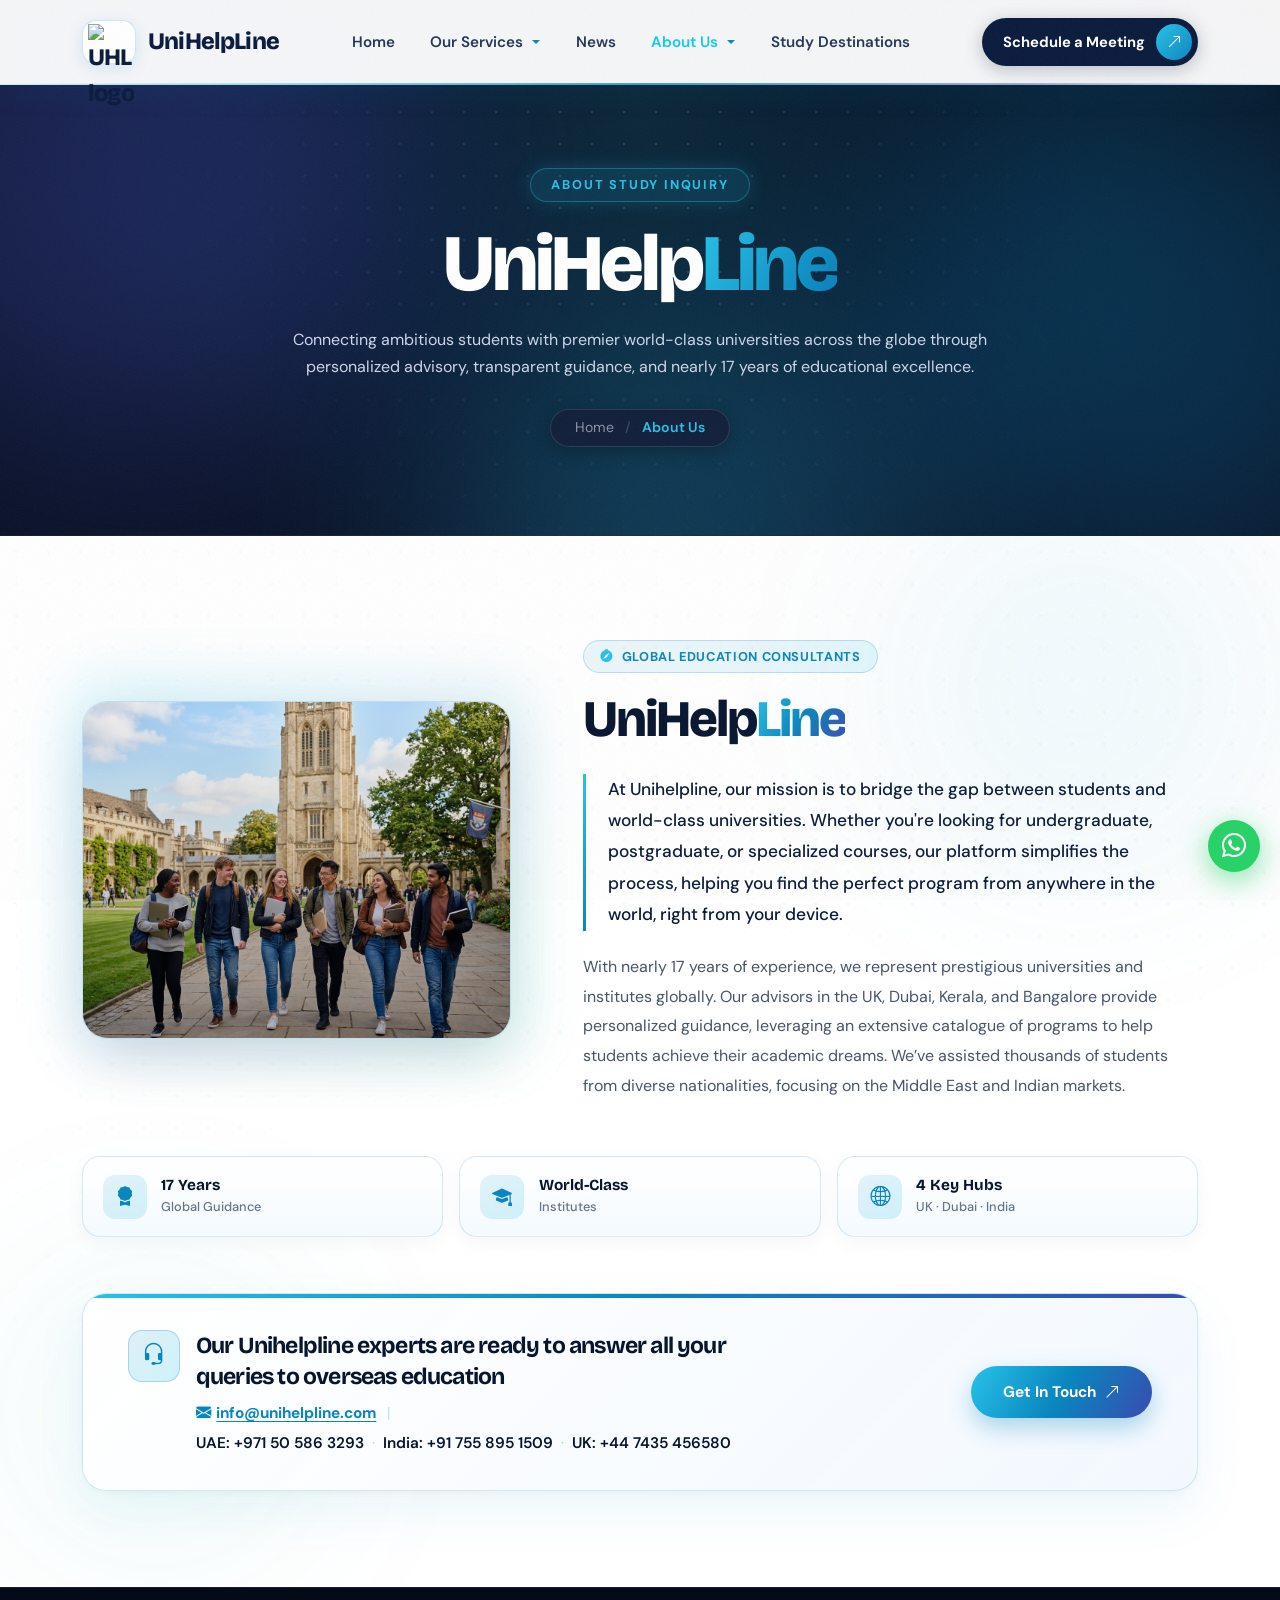
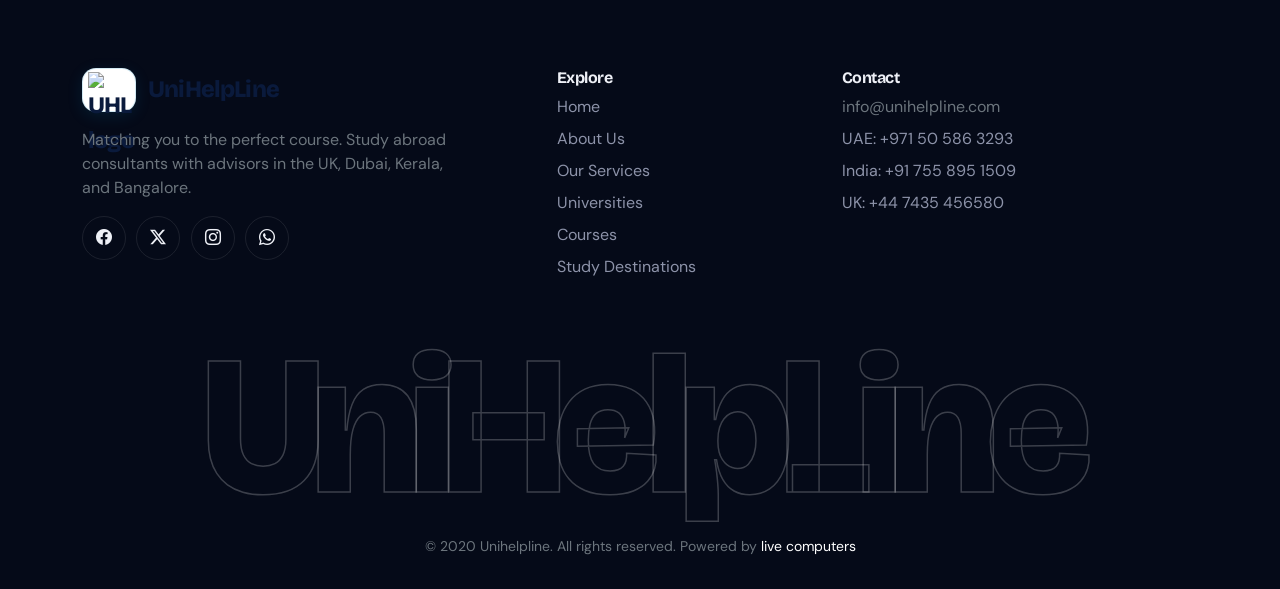
==== about.html @ d39e9eb0 "update" ====
<!DOCTYPE html>
<html lang="en" class="js" data-bs-theme="dark">

<head>
    <meta charset="UTF-8">
    <meta name="viewport" content="width=device-width, initial-scale=1">
    <title>UNIHELPLINE Study Abroad Consultants | About Us</title>
    <meta name="description"
        content="At Unihelpline, our mission is to bridge the gap between students and world-class universities. With nearly 17 years of experience, we represent prestigious universities globally.">
    <link rel="icon"
        href="[data-uri]">
    <link rel="preconnect" href="https://fonts.googleapis.com">
    <link
        href="https://fonts.googleapis.com/css2?family=Bricolage+Grotesque:opsz,wght@12..96,400;12..96,600;12..96,700;12..96,800&family=DM+Sans:wght@400;500;600;700&display=swap"
        rel="stylesheet">
    <link href="https://cdn.jsdelivr.net/npm/bootstrap@5.3.3/dist/css/bootstrap.min.css" rel="stylesheet">
    <link href="https://cdn.jsdelivr.net/npm/bootstrap-icons@1.11.3/font/bootstrap-icons.min.css" rel="stylesheet">
    <link rel="stylesheet" href="style.css">
</head>

<body class="about-page">
    <div id="prog"></div>

    <!-- Navigation Bar -->
    <nav class="npill navbar navbar-expand-lg">
        <div class="container d-flex align-items-center justify-content-between">
            <a class="brand" href="index.html#home"><span class="lg"><img
                        src="[data-uri]"
                        alt="UHL logo"></span>UniHelpLine</a>
            <button class="navbar-toggler ms-auto" data-bs-toggle="collapse" data-bs-target="#nv" aria-label="Menu"><i
                    class="bi bi-list fs-2"></i></button>
            <div class="collapse navbar-collapse" id="nv">
                <ul class="navbar-nav mx-auto align-items-lg-center">
                    <li class="nav-item"><a class="nav-link" href="index.html#home">Home</a></li>
                    <li class="nav-item dropdown"><a class="nav-link dropdown-toggle" href="#"
                            data-bs-toggle="dropdown">Our Services</a>
                        <ul class="dropdown-menu">
                            <li><a class="dropdown-item" href="index.html#services">Career Counselling</a></li>
                            <li><a class="dropdown-item" href="index.html#services">Admission Guidance</a></li>
                            <li><a class="dropdown-item" href="index.html#services">Application Process</a></li>
                            <li><a class="dropdown-item" href="index.html#services">Visa Assistance</a></li>
                        </ul>
                    </li>
                    <li class="nav-item"><a class="nav-link" href="index.html#news">News</a></li>
                    <li class="nav-item dropdown"><a class="nav-link dropdown-toggle active text-info" href="#"
                            data-bs-toggle="dropdown">About Us</a>
                        <ul class="dropdown-menu">
                            <li><a class="dropdown-item active" href="about.html">UniHelpLine</a></li>
                        </ul>
                    </li>
                    <li class="nav-item"><a class="nav-link" href="index.html#destinations">Study Destinations</a></li>
                </ul>
                <div class="d-flex align-items-center gap-2 nav-actions">
                    <a class="btn-x" href="index.html#contact" style="padding:.35rem .35rem .35rem 1.3rem">Schedule a Meeting<i
                            style="width:36px;height:36px" class="bi bi-arrow-up-right"></i></a>
                </div>
            </div>
        </div>
    </nav>

    <!-- Hero / Banner Section: Styled like Image 2 with theme colors, glow pill, massive title, added subtitle content, and pill breadcrumb -->
    <header class="banner-hero" id="banner-hero">
        <div class="mesh"><i></i><i></i><i></i></div>
        <div class="dots"></div>
        <div class="container position-relative text-center">
            <!-- Pill Tag at top (Matching Image 2 banner badge) -->
            <div class="banner-badge-wrap rv" data-rv="up">
                <span class="banner-top-pill">ABOUT STUDY INQUIRY</span>
            </div>

            <!-- Big Bold Title (Matching Image 2 title style with site theme gradient) -->
            <h1 class="banner-hero-title rv" data-rv="up">
                UniHelp<span class="gt">Line</span>
            </h1>

            <!-- Added content in the banner section matching user request -->
            <p class="banner-hero-desc rv" data-rv="up">
                Connecting ambitious students with premier world-class universities across the globe through personalized advisory, transparent guidance, and nearly 17 years of educational excellence.
            </p>

            <!-- Breadcrumb Pill (Matching Image 2 breadcrumb style) -->
            <div class="banner-breadcrumb-wrap rv" data-rv="up">
                <div class="banner-breadcrumb-pill">
                    <a href="index.html">Home</a>
                    <span class="sep">/</span>
                    <span class="cur">About Us</span>
                </div>
            </div>
        </div>
    </header>

    <!-- Main Content Section: Seamless Open Premium Canvas with Website Theme Shades (No Box Container) -->
    <section class="about-content-section" id="about-content">
        <!-- Ambient Background Glows & Subtle Tech Dot Pattern -->
        <div class="about-bg-ambient">
            <span class="ambient-glow glow-1"></span>
            <span class="ambient-glow glow-2"></span>
            <div class="about-grid-overlay"></div>
        </div>

        <div class="container position-relative">
            <!-- Main Editorial Row: Content First on Mobile, Image Second -->
            <div class="row g-5 align-items-center about-main-row">
                <!-- Content Column: order-1 on mobile, order-lg-2 on desktop -->
                <div class="col-lg-7 order-1 order-lg-2 rv" data-rv="right">
                    <div class="about-editorial-wrap">
                        <!-- Top Pill Badge -->
                        <div class="about-eyebrow">
                            <span class="about-pill">
                                <i class="bi bi-compass-fill"></i>
                                <span>Global Education Consultants</span>
                            </span>
                        </div>

                        <!-- Heading -->
                        <h2 class="about-title">
                            UniHelp<span class="text-gradient">Line</span>
                        </h2>

                        <!-- Lead Paragraph 1 from 1st Image -->
                        <div class="about-lead-box">
                            <p class="about-lead-text">
                                At Unihelpline, our mission is to bridge the gap between students and world-class universities. Whether you're looking for undergraduate, postgraduate, or specialized courses, our platform simplifies the process, helping you find the perfect program from anywhere in the world, right from your device.
                            </p>
                        </div>

                        <!-- Paragraph 2 from 1st Image -->
                        <p class="about-body-text mb-0">
                            With nearly 17 years of experience, we represent prestigious universities and institutes globally. Our advisors in the UK, Dubai, Kerala, and Bangalore provide personalized guidance, leveraging an extensive catalogue of programs to help students achieve their academic dreams. We’ve assisted thousands of students from diverse nationalities, focusing on the Middle East and Indian markets.
                        </p>
                    </div>
                </div>

                <!-- Image Column: order-2 on mobile, order-lg-1 on desktop -->
                <div class="col-lg-5 order-2 order-lg-1 rv" data-rv="left">
                    <div class="about-visual-showcase">
                        <!-- Subtle Background Halo -->
                        <div class="visual-halo"></div>

                        <!-- Main Image Container: Clean, Unobstructed Campus Students View -->
                        <div class="about-img-frame">
                            <img src="images/about-students.jpg" alt="Unihelpline International University Students" class="img-fluid about-main-img" loading="lazy">
                            <div class="img-overlay-tint"></div>
                        </div>
                    </div>
                </div>
            </div>

            <!-- Key Pillars Band: Placed below Image (Image is above this) -->
            <div class="about-pillars-band rv" data-rv="up">
                <div class="row g-3">
                    <div class="col-md-4">
                        <div class="pillar-item">
                            <div class="pillar-icon"><i class="bi bi-award-fill"></i></div>
                            <div class="pillar-info">
                                <b>17 Years</b>
                                <span>Global Guidance</span>
                            </div>
                        </div>
                    </div>
                    <div class="col-md-4">
                        <div class="pillar-item">
                            <div class="pillar-icon"><i class="bi bi-mortarboard-fill"></i></div>
                            <div class="pillar-info">
                                <b>World-Class</b>
                                <span>Institutes</span>
                            </div>
                        </div>
                    </div>
                    <div class="col-md-4">
                        <div class="pillar-item">
                            <div class="pillar-icon"><i class="bi bi-globe2"></i></div>
                            <div class="pillar-info">
                                <b>4 Key Hubs</b>
                                <span>UK · Dubai · India</span>
                            </div>
                        </div>
                    </div>
                </div>
            </div>

            <!-- Elevated CTA Section: Sleek Full-Width Floating Glass Banner -->
            <div class="about-cta-bar rv" data-rv="up">
                <div class="row align-items-center g-4">
                    <div class="col-lg-8">
                        <div class="d-flex align-items-start gap-3">
                            <div class="cta-pulse-icon d-none d-sm-flex">
                                <i class="bi bi-headset"></i>
                            </div>
                            <div>
                                <h3 class="about-cta-title">
                                    Our Unihelpline experts are ready to answer all your queries to overseas education
                                </h3>
                                <div class="cta-contact-links">
                                    <a href="mailto:info@unihelpline.com" class="cta-mail-link">
                                        <i class="bi bi-envelope-fill"></i> info@unihelpline.com
                                    </a>
                                    <span class="cta-divider">|</span>
                                    <span class="cta-phones">
                                        <span class="phone-item">UAE: <a href="tel:+971505863293">+971 50 586 3293</a></span>
                                        <span class="phone-sep">·</span>
                                        <span class="phone-item">India: <a href="tel:+917558951509">+91 755 895 1509</a></span>
                                        <span class="phone-sep">·</span>
                                        <span class="phone-item">UK: <a href="tel:+447435456580">+44 7435 456580</a></span>
                                    </span>
                                </div>
                            </div>
                        </div>
                    </div>
                    <div class="col-lg-4 text-lg-end text-center">
                        <a href="mailto:info@unihelpline.com" class="btn-elevated-cta">
                            <span>Get In Touch</span>
                            <i class="bi bi-arrow-up-right"></i>
                        </a>
                    </div>
                </div>
            </div>
        </div>
    </section>

    <!-- Footer matching website structure -->
    <footer>
        <div class="container">
            <div class="row g-4">
                <div class="col-lg-5">
                    <a class="brand mb-3" href="index.html#home"><span class="lg"><img
                                src="[data-uri]"
                        alt="UHL logo"></span>UniHelpLine</a>
                    <p class="text-secondary" style="max-width:380px">
                        Matching you to the perfect course. Study abroad consultants with advisors in the UK, Dubai, Kerala, and Bangalore.
                    </p>
                    <div class="soc">
                        <a href="https://www.facebook.com/unihelpline.co" target="_blank" rel="noopener" aria-label="Facebook"><i class="bi bi-facebook"></i></a>
                        <a href="https://twitter.com/creaticksedu" target="_blank" rel="noopener" aria-label="Twitter"><i class="bi bi-twitter-x"></i></a>
                        <a href="https://www.instagram.com/creatickedu/" target="_blank" rel="noopener" aria-label="Instagram"><i class="bi bi-instagram"></i></a>
                        <a href="https://wa.me/+917558951509" target="_blank" rel="noopener" aria-label="WhatsApp"><i class="bi bi-whatsapp"></i></a>
                    </div>
                </div>
                <div class="col-6 col-lg-3">
                    <h6>Explore</h6>
                    <ul class="list-unstyled">
                        <li><a href="index.html#home">Home</a></li>
                        <li><a href="about.html">About Us</a></li>
                        <li><a href="index.html#services">Our Services</a></li>
                        <li><a href="index.html#universities">Universities</a></li>
                        <li><a href="index.html#courses">Courses</a></li>
                        <li><a href="index.html#destinations">Study Destinations</a></li>
                    </ul>
                </div>
                <div class="col-6 col-lg-4">
                    <h6>Contact</h6>
                    <ul class="list-unstyled">
                        <li><a href="mailto:info@unihelpline.com" class="text-secondary">info@unihelpline.com</a></li>
                        <li>UAE: +971 50 586 3293</li>
                        <li>India: +91 755 895 1509</li>
                        <li>UK: +44 7435 456580</li>
                    </ul>
                </div>
            </div>
            <div class="word">UniHelpLine</div>
            <p class="small text-secondary text-center mt-4 mb-0">
                &copy; 2020 Unihelpline. All rights reserved. Powered by <a href="https://livecomputers.net/" target="_blank" rel="noopener" class="text-white">live computers</a>
            </p>
        </div>
    </footer>

    <!-- Floating Buttons -->
    <button id="top" aria-label="Back to top"><i class="bi bi-arrow-up"></i></button>
    <a id="wa-btn" href="https://wa.me/+917558951509" target="_blank" rel="noopener" aria-label="Chat on WhatsApp"><i class="bi bi-whatsapp"></i></a>

    <!-- Scripts -->
    <script src="https://cdn.jsdelivr.net/npm/bootstrap@5.3.3/dist/js/bootstrap.bundle.min.js"></script>
    <script src="script.js"></script>
</body>

</html>
---- style.css ----
:root {
    --bg: #050a18;
    --s1: #0b1226;
    --s2: #131c38;
    --line: rgba(255, 255, 255, .09);
    --tx: #eef0f6;
    --mu: #8d93a9;
    --a1: #27C2E8;
    --a2: #0A86BE;
    --a3: #3A4BB0;
    --grad: linear-gradient(120deg, #27C2E8, #0A86BE 50%, #3A4BB0);
    --ease: cubic-bezier(.16, .84, .24, 1)
}

* {
    -webkit-tap-highlight-color: transparent
}

html {
    scroll-behavior: smooth;
    scroll-padding-top: 100px
}

body {
    font-family: 'DM Sans', sans-serif;
    background: var(--bg);
    color: var(--tx);
    overflow-x: hidden;
    --bs-body-bg: var(--bg);
    --bs-body-color: var(--tx)
}

h1,
h2,
h3,
h4,
h5,
h6,
.disp {
    font-family: 'Bricolage Grotesque', sans-serif;
    font-weight: 700;
    letter-spacing: -.035em
}

a {
    text-decoration: none;
    color: inherit
}

::selection {
    background: var(--a2);
    color: #fff
}

:focus-visible {
    outline: 2px solid var(--a1);
    outline-offset: 3px
}

body:before {
    content: "";
    position: fixed;
    inset: 0;
    z-index: 5000;
    pointer-events: none;
    opacity: .05;
    background-image: url("data:image/svg+xml,%3Csvg xmlns='http://www.w3.org/2000/svg' width='160' height='160'%3E%3Cfilter id='n'%3E%3CfeTurbulence type='fractalNoise' baseFrequency='.9' numOctaves='2'/%3E%3C/filter%3E%3Crect width='100%25' height='100%25' filter='url(%23n)'/%3E%3C/svg%3E")
}

section {
    padding: 7rem 0;
    position: relative
}

.gt {
    background: var(--grad);
    -webkit-background-clip: text;
    background-clip: text;
    color: transparent;
    background-size: 200% auto;
    animation: shine 7s linear infinite
}

@keyframes shine {
    to {
        background-position: 200% center
    }
}

.tag {
    display: inline-flex;
    align-items: center;
    gap: .5rem;
    border: 1px solid var(--line);
    background: rgba(255, 255, 255, .04);
    padding: .4rem .9rem;
    border-radius: 50px;
    font-size: .82rem;
    color: var(--mu);
    font-weight: 500
}

.tag:before {
    content: "";
    width: 7px;
    height: 7px;
    border-radius: 50%;
    background: var(--grad)
}

.h2 {
    font-size: clamp(2.3rem, 5.4vw, 4.6rem);
    line-height: 1
}

.lead2 {
    color: var(--mu);
    max-width: 520px;
    font-size: 1.05rem
}

.btn-x {
    display: inline-flex;
    align-items: center;
    gap: .7rem;
    background: var(--tx);
    color: #000;
    border: 0;
    font-weight: 700;
    border-radius: 60px;
    padding: .4rem .4rem .4rem 1.5rem;
    transition: transform 0.28s cubic-bezier(0.16, 1, 0.3, 1), 
                box-shadow 0.28s ease, 
                color 0.25s ease, 
                background 0.25s ease;
    cursor: pointer;
    -webkit-tap-highlight-color: transparent;
}

.btn-x i {
    width: 42px;
    height: 42px;
    border-radius: 50%;
    background: var(--grad);
    display: grid;
    place-items: center;
    color: #fff;
    transition: transform 0.32s cubic-bezier(0.16, 1, 0.3, 1);
}

.btn-x:hover {
    color: #000;
    transform: translateY(-2px);
    box-shadow: 0 10px 24px rgba(0, 0, 0, 0.2), 0 0 0 5px rgba(255, 255, 255, .15);
}

.btn-x:hover i {
    transform: rotate(-45deg) scale(1.05);
}

.btn-x:active {
    transform: scale(0.96) translateY(0);
    box-shadow: 0 3px 10px rgba(0, 0, 0, 0.25);
}

.btn-o {
    display: inline-flex;
    align-items: center;
    border: 1.5px solid rgba(255, 255, 255, 0.28);
    background: rgba(255, 255, 255, 0.12);
    color: #ffffff;
    border-radius: 60px;
    padding: 0.95rem 1.8rem;
    font-weight: 600;
    transition: transform 0.28s cubic-bezier(0.16, 1, 0.3, 1), 
                box-shadow 0.28s ease, 
                background 0.25s ease, 
                border-color 0.25s ease;
    backdrop-filter: blur(14px) saturate(1.5);
    -webkit-backdrop-filter: blur(14px) saturate(1.5);
    box-shadow: 0 6px 20px rgba(0, 0, 0, 0.24), inset 0 1px 1px rgba(255, 255, 255, 0.25);
    cursor: pointer;
    -webkit-tap-highlight-color: transparent;
}

.btn-o:hover {
    background: #ffffff;
    border-color: #ffffff;
    color: #0a1a3c;
    transform: translateY(-2px);
    box-shadow: 0 12px 28px rgba(39, 194, 232, 0.35);
}

.btn-o:active {
    transform: scale(0.96) translateY(0);
}

/* Universal Smooth Button & Micro-Interactions */
button,
.btn,
.btn-x,
.btn-o,
.arw button,
.sx-btn,
.news-btn,
.hrt,
.vp,
.f-pill,
.cats button,
.ctab button,
#top,
#dm {
    transition: transform 0.26s cubic-bezier(0.16, 1, 0.3, 1),
                box-shadow 0.26s ease,
                background 0.25s ease,
                border-color 0.25s ease,
                color 0.22s ease !important;
    -webkit-tap-highlight-color: transparent;
}

button:active,
.btn:active,
.arw button:active,
.sx-btn:active,
.news-btn:active,
.f-pill:active,
.cats button:active,
.ctab button:active {
    transform: scale(0.95);
}

#prog {
    position: fixed;
    top: 0;
    left: 0;
    height: 3px;
    width: 0;
    background: var(--grad);
    z-index: 8000
}

/* Fill-Type Enhanced Navbar (White & Website Theme Color Shade) */
.npill {
    position: fixed;
    top: 0;
    left: 0;
    right: 0;
    width: 100%;
    transform: none;
    z-index: 1050;
    min-height: 84px;
    display: flex;
    align-items: center;
    background: rgba(255, 255, 255, 0.96);
    backdrop-filter: blur(24px) saturate(1.8);
    -webkit-backdrop-filter: blur(24px) saturate(1.8);
    border-top: none;
    border-left: none;
    border-right: none;
    border-bottom: 1px solid rgba(10, 134, 190, 0.14);
    border-radius: 0;
    padding: 1.15rem 0;
    transition: padding 0.35s var(--ease), min-height 0.35s var(--ease), background 0.35s var(--ease), border-color 0.35s var(--ease), box-shadow 0.35s var(--ease);
    box-shadow: 0 8px 30px rgba(10, 134, 190, 0.08), 0 2px 6px rgba(10, 26, 60, 0.04);
}

.npill::after {
    content: '';
    position: absolute;
    bottom: -1px;
    left: 0;
    right: 0;
    height: 2px;
    background: linear-gradient(90deg, transparent 0%, rgba(39, 194, 232, 0.45) 20%, rgba(10, 134, 190, 0.9) 50%, rgba(58, 75, 176, 0.5) 80%, transparent 100%);
    opacity: 0.85;
    pointer-events: none;
    transition: opacity 0.35s ease;
}

.npill.sc {
    top: 0;
    min-height: 72px;
    background: rgba(255, 255, 255, 0.98);
    padding: 0.8rem 0;
    border-bottom: 1px solid rgba(10, 134, 190, 0.22);
    box-shadow: 0 12px 36px rgba(10, 26, 60, 0.1), 0 2px 8px rgba(10, 134, 190, 0.08);
}

.npill.sc::after {
    opacity: 1;
}

.brand {
    font-family: 'Bricolage Grotesque', sans-serif;
    font-weight: 800;
    font-size: 1.48rem;
    display: flex;
    align-items: center;
    gap: 0.75rem;
    letter-spacing: -.035em;
    color: #0a1a3c !important;
    text-decoration: none;
    transition: opacity 0.25s ease;
}

.brand:hover {
    color: #0A86BE !important;
    opacity: 0.95;
}

.brand .lg {
    height: 44px;
    width: 54px;
    background: #ffffff;
    border: 1.5px solid rgba(10, 134, 190, 0.18);
    border-radius: 14px;
    display: grid;
    place-items: center;
    padding: 3px 5px;
    box-shadow: 0 4px 16px rgba(10, 134, 190, 0.14);
    transition: transform 0.3s var(--ease), box-shadow 0.3s var(--ease);
}

.brand:hover .lg {
    transform: scale(1.05);
    box-shadow: 0 6px 22px rgba(10, 134, 190, 0.28);
}

.brand .lg img {
    max-height: 100%;
    max-width: 100%;
}

.npill .nav-link {
    color: #243656;
    font-weight: 600;
    font-size: 0.95rem;
    padding: 0.55rem 1.1rem !important;
    border-radius: 50px;
    transition: all 0.25s var(--ease);
    display: inline-flex;
    align-items: center;
    gap: 0.35rem;
}

.npill .nav-link:hover,
.npill .nav-link.show,
.npill .nav-link:focus {
    color: #0A86BE;
    background: rgba(10, 134, 190, 0.08);
}

.npill .dropdown-toggle::after {
    border-top: 0.32em solid;
    border-right: 0.32em solid transparent;
    border-bottom: 0;
    border-left: 0.32em solid transparent;
    color: #0A86BE;
    transition: transform 0.25s ease;
    vertical-align: 0.12em;
}

.npill .dropdown.show .dropdown-toggle::after {
    transform: rotate(180deg);
}

.dropdown-menu {
    background: #ffffff;
    border: 1px solid rgba(10, 134, 190, 0.16);
    border-radius: 18px;
    padding: 0.55rem;
    box-shadow: 0 18px 45px rgba(10, 26, 60, 0.12), 0 4px 14px rgba(10, 134, 190, 0.06);
    margin-top: 0.65rem !important;
    animation: navDropIn 0.22s var(--ease);
}

@keyframes navDropIn {
    from {
        opacity: 0;
        transform: translateY(8px);
    }
    to {
        opacity: 1;
        transform: translateY(0);
    }
}

.dropdown-item {
    border-radius: 10px;
    color: #1a2a48;
    font-size: 0.92rem;
    font-weight: 600;
    padding: 0.6rem 1rem;
    transition: all 0.2s ease;
}

.dropdown-item:hover {
    background: linear-gradient(90deg, rgba(39, 194, 232, 0.1), rgba(10, 134, 190, 0.06));
    color: #0A86BE;
    transform: translateX(4px);
}

@media (min-width: 992px) {
    .npill .dropdown:hover .dropdown-menu {
        display: block;
        opacity: 1;
        visibility: visible;
        pointer-events: auto;
    }
    .npill .dropdown:hover .dropdown-toggle::after {
        transform: rotate(180deg);
    }
}

.wish {
    position: relative;
    width: 44px;
    height: 44px;
    border-radius: 50%;
    border: 1.5px solid rgba(10, 134, 190, 0.18);
    background: #ffffff;
    color: #0a1a3c;
    display: grid;
    place-items: center;
    font-size: 1.15rem;
    transition: all 0.3s var(--ease);
    cursor: pointer;
    box-shadow: 0 2px 8px rgba(10, 134, 190, 0.06);
}

.wish:hover {
    background: rgba(39, 194, 232, 0.08);
    border-color: #27C2E8;
    color: #0A86BE;
    transform: translateY(-2px);
    box-shadow: 0 6px 18px rgba(39, 194, 232, 0.22);
}

.wish span {
    position: absolute;
    top: -3px;
    right: -3px;
    background: linear-gradient(135deg, #27C2E8, #0A86BE);
    color: #ffffff;
    font-size: 0.68rem;
    font-weight: 700;
    min-width: 19px;
    height: 19px;
    border-radius: 10px;
    display: grid;
    place-items: center;
    border: 2px solid #ffffff;
    box-shadow: 0 2px 6px rgba(10, 134, 190, 0.3);
}

.navbar-toggler {
    border: 1px solid rgba(10, 134, 190, 0.2);
    background: rgba(10, 134, 190, 0.05);
    border-radius: 12px;
    padding: 0.35rem 0.65rem;
    color: #0a1a3c;
    box-shadow: none !important;
    transition: all 0.25s ease;
}

.navbar-toggler:hover {
    background: rgba(10, 134, 190, 0.12);
    border-color: rgba(10, 134, 190, 0.35);
    color: #0A86BE;
}

.npill .btn-x {
    background: #0a1a3c;
    color: #ffffff;
    padding: 0.35rem 0.35rem 0.35rem 1.35rem;
    font-size: 0.92rem;
    box-shadow: 0 4px 18px rgba(10, 26, 60, 0.25);
    transition: transform 0.3s var(--ease), box-shadow 0.3s var(--ease), background 0.3s;
}

.npill .btn-x:hover {
    color: #ffffff;
    background: #112656;
    transform: translateY(-2px);
    box-shadow: 0 8px 24px rgba(10, 134, 190, 0.35);
}

.npill .btn-x i {
    width: 38px;
    height: 38px;
    border-radius: 50%;
    background: linear-gradient(135deg, #27C2E8, #0A86BE);
    display: grid;
    place-items: center;
    color: #ffffff;
    transition: transform 0.4s var(--ease);
}

@media(max-width:991px) {
    .npill {
        border-radius: 0;
        padding: 0.85rem 0;
        min-height: 72px;
        background: rgba(255, 255, 255, 0.98);
    }

    .npill.sc {
        padding: 0.75rem 0;
        min-height: 68px;
    }

    .npill .navbar-collapse {
        background: #ffffff;
        border: 1px solid rgba(10, 134, 190, 0.16);
        border-radius: 20px;
        padding: 1.25rem 1rem;
        margin-top: 0.85rem;
        box-shadow: 0 16px 45px rgba(10, 26, 60, 0.14);
    }

    .npill .navbar-nav {
        gap: 0.3rem;
        margin-bottom: 1.1rem;
    }

    .npill .nav-link {
        color: #0a1a3c;
        padding: 0.65rem 1rem !important;
        font-size: 1rem;
    }

    .npill .nav-actions {
        justify-content: space-between;
        width: 100%;
        padding-top: 0.85rem;
        border-top: 1px solid rgba(10, 134, 190, 0.1);
    }

    .npill .nav-actions .btn-x {
        flex: 1;
        justify-content: space-between;
    }
}

.hero {
    min-height: auto;
    padding: 11.2rem 0 2rem;
    overflow: hidden;
    position: relative;
    background-color: var(--bg);
    background-image: 
        radial-gradient(circle at 50% 20%, rgba(10, 134, 190, 0.12) 0%, rgba(5, 10, 24, 0.6) 60%, #050a18 100%);
}

.hero::before {
    content: '';
    position: absolute;
    inset: 0;
    background-image: url('images/unih.jpeg');
    background-size: cover;
    background-position: center bottom;
    background-repeat: no-repeat;
    filter: invert(1) hue-rotate(185deg) brightness(1.25) contrast(1.1);
    mix-blend-mode: screen;
    opacity: 0.55;
    -webkit-mask-image: linear-gradient(180deg, rgba(0,0,0,1) 0%, rgba(0,0,0,1) 82%, rgba(0,0,0,0.1) 100%);
    mask-image: linear-gradient(180deg, rgba(0,0,0,1) 0%, rgba(0,0,0,1) 82%, rgba(0,0,0,0.1) 100%);
    pointer-events: none;
    z-index: 1;
}

.hero > .container {
    position: relative;
    z-index: 2;
}

.mesh {
    position: absolute;
    inset: 0;
    overflow: hidden;
    pointer-events: none
}

.mesh i {
    position: absolute;
    border-radius: 50%;
    filter: blur(110px);
    opacity: .25;
    animation: drift 18s ease-in-out infinite alternate
}

.mesh i:nth-child(1) {
    width: 560px;
    height: 560px;
    background: #3A4BB0;
    left: -140px;
    top: -120px;
    opacity: .38
}

.mesh i:nth-child(2) {
    width: 520px;
    height: 520px;
    background: #0A86BE;
    right: -120px;
    top: 10%;
    opacity: .28;
    animation-delay: -6s
}

.mesh i:nth-child(3) {
    width: 460px;
    height: 460px;
    background: #27C2E8;
    left: 35%;
    bottom: -220px;
    opacity: .22;
    animation-delay: -12s
}

@keyframes drift {
    to {
        transform: translate(90px, 70px) scale(1.15)
    }
}

.dots {
    position: absolute;
    inset: 0;
    background-image: radial-gradient(rgba(255, 255, 255, .14) 1px, transparent 1px);
    background-size: 32px 32px;
    -webkit-mask-image: radial-gradient(circle at 50% 30%, #000, transparent 70%);
    mask-image: radial-gradient(circle at 50% 30%, #000, transparent 70%)
}

.hero h1 {
    font-size: clamp(2.3rem, 4.8vw, 4.4rem);
    line-height: 1.05;
    letter-spacing: -.04em;
    font-weight: 800;
    margin-bottom: 1.8rem;
}

.hero h1 .ln {
    display: block;
    overflow: hidden;
    padding-bottom: .2em;
    margin-bottom: -.14em
}

.hero h1 .ln>span {
    display: inline-block;
    transform: translateY(110%);
    animation: up 1.2s var(--ease) forwards
}

.hero h1 .ln:nth-child(2)>span {
    animation-delay: .12s
}

.hero h1 .ln:nth-child(3)>span {
    animation-delay: .24s
}

@keyframes up {
    to {
        transform: none
    }
}

.type-cursor {
    display: inline-block;
    font-weight: 300;
    color: var(--a1, #27C2E8);
    margin-left: 2px;
    animation: typeBlink 0.85s infinite;
    vertical-align: baseline;
}

@keyframes typeBlink {
    0%, 45% {
        opacity: 1;
    }
    50%, 95% {
        opacity: 0;
    }
    100% {
        opacity: 1;
    }
}

.rot {
    display: inline-block;
    height: 1.4em;
    overflow: hidden;
    vertical-align: bottom;
    color: var(--a1)
}

.rot b {
    display: block;
    transition: transform .8s var(--ease);
    font-weight: 600
}

.hero .fx {
    opacity: 0;
    animation: fi 1s .9s forwards
}

@keyframes fi {
    to {
        opacity: 1
    }
}

.tiles {
    display: grid;
    grid-template-columns: repeat(4, 1fr);
    gap: .8rem;
    margin-top: 2.2rem
}

.tile {
    border: 1px solid var(--line);
    background: rgba(255, 255, 255, .035);
    backdrop-filter: blur(10px);
    border-radius: 24px;
    padding: 1.3rem 1.4rem
}

.tile b {
    font-family: 'Bricolage Grotesque';
    font-size: 2.4rem;
    letter-spacing: -.04em;
    display: block;
    line-height: 1
}

.tile span {
    color: var(--mu);
    font-size: .88rem
}

@media(max-width:767px) {
    .tiles {
        grid-template-columns: 1fr 1fr
    }
}

/* command search */
.cmd {
    margin-top: 3.4rem;
    margin-bottom: 1.5rem;
    background: rgba(14, 16, 24, .82);
    backdrop-filter: blur(24px) saturate(1.4);
    border: 1px solid rgba(255, 255, 255, .12);
    border-radius: 34px;
    padding: .75rem;
    position: relative;
    box-shadow: 0 30px 80px rgba(0, 0, 0, .6), 0 0 30px rgba(39, 194, 232, .12);
    transition: transform .3s ease, box-shadow .3s ease;
}

.cmd:focus-within {
    box-shadow: 0 35px 90px rgba(0, 0, 0, .7), 0 0 40px rgba(39, 194, 232, .2);
}

.cmd:before {
    content: "";
    position: absolute;
    inset: -1px;
    border-radius: 35px;
    padding: 1px;
    background: var(--grad);
    opacity: .65;
    -webkit-mask: linear-gradient(#000 0 0) content-box, linear-gradient(#000 0 0);
    -webkit-mask-composite: xor;
    mask-composite: exclude;
    pointer-events: none;
}

.cmd-tags {
    display: flex;
    align-items: center;
    gap: .5rem;
    flex-wrap: wrap;
    margin-top: 1.2rem;
    font-size: .84rem;
    color: var(--mu);
}

.cmd-tags .lbl {
    font-weight: 600;
    color: #cbd5e1;
    display: inline-flex;
    align-items: center;
    gap: .3rem;
}

.cmd-tag {
    background: rgba(255, 255, 255, .06);
    border: 1px solid var(--line);
    color: var(--tx);
    border-radius: 20px;
    padding: .2rem .75rem;
    font-size: .78rem;
    font-weight: 500;
    cursor: pointer;
    transition: all .25s ease;
    text-decoration: none;
}

.cmd-tag:hover {
    background: rgba(39, 194, 232, .18);
    border-color: var(--a1);
    color: #fff;
    transform: translateY(-1px);
}

.cmd label {
    font-size: .7rem;
    color: var(--mu);
    font-weight: 600;
    padding: .6rem 1.2rem 0;
    display: block;
    letter-spacing: .05em;
    text-transform: uppercase
}

.cmd .form-select,
.cmd .form-control {
    background-color: transparent;
    border: 0;
    box-shadow: none;
    padding: .15rem 1.2rem .7rem;
    font-weight: 600;
    color: var(--tx)
}

.cmd .fld {
    border-right: 1px solid var(--line)
}

.cmd .fld:last-of-type {
    border: 0
}

.cmd select option {
    background: #161927
}

.res {
    position: absolute;
    left: .7rem;
    right: .7rem;
    top: calc(100% + 8px);
    background: rgba(22, 25, 39, .98);
    border: 1px solid var(--line);
    border-radius: 20px;
    z-index: 40;
    max-height: 270px;
    overflow: auto;
    display: none;
    backdrop-filter: blur(14px)
}

.res a {
    display: flex;
    justify-content: space-between;
    padding: .8rem 1.2rem;
    border-bottom: 1px solid var(--line);
    font-size: .93rem
}

.res a:hover {
    background: rgba(255, 255, 255, .06)
}

.res small {
    color: var(--a1)
}

.smsg {
    color: var(--mu);
    font-size: .85rem;
    margin: .9rem 1.2rem .3rem
}

/* marquee */
.mq {
    overflow: hidden;
    padding: 1.6rem 0;
    border-block: 1px solid var(--line);
    background: var(--s1)
}

.mq .tr {
    display: flex;
    gap: 3.5rem;
    width: max-content;
    animation: mq 50s linear infinite;
    will-change: transform
}

.mq:hover .tr {
    animation-play-state: paused
}

.mq span {
    font-family: 'Bricolage Grotesque';
    font-size: 1.5rem;
    color: var(--mu);
    white-space: nowrap;
    font-weight: 600;
    letter-spacing: -.02em
}

.mq span:after {
    content: "✦";
    margin-left: 3.5rem;
    color: var(--a2)
}

@keyframes mq {
    to {
        transform: translateX(-50%)
    }
}

/* bento */
.bento {
    display: grid;
    grid-template-columns: repeat(6, 1fr);
    gap: 1rem
}

#about {
    padding: 3.2rem 0 4.8rem;
}

.bc {
    background: var(--s1);
    border: 1px solid var(--line);
    border-radius: 28px;
    padding: 1.5rem 1.7rem;
    position: relative;
    overflow: hidden;
    transition: transform .5s var(--ease), border-color .4s
}

.bc:before {
    content: "";
    position: absolute;
    inset: 0;
    background: radial-gradient(420px circle at var(--mx, 50%) var(--my, 0), rgba(39, 194, 232, .14), transparent 45%);
    opacity: 0;
    transition: .4s;
    pointer-events: none
}

.bc:hover {
    border-color: rgba(255, 255, 255, .2)
}

.bc:hover:before {
    opacity: 1
}

.b-a {
    grid-column: span 4;
    grid-row: span 2;
    display: flex;
    flex-direction: column;
    justify-content: space-between;
}

.b-a .chk-grid {
    display: grid;
    grid-template-columns: repeat(2, 1fr);
    gap: 0.65rem;
    margin: 0.85rem 0 1.1rem;
}

.b-a .chk-card {
    display: flex;
    align-items: center;
    gap: 0.75rem;
    padding: 0.65rem 0.95rem;
    border-radius: 14px;
    background: rgba(10, 134, 190, 0.05);
    border: 1px solid rgba(10, 134, 190, 0.12);
    font-size: 0.88rem;
    font-weight: 600;
    color: var(--tx);
    transition: all 0.3s ease;
}

.b-a .chk-card:hover {
    background: rgba(10, 134, 190, 0.1);
    border-color: rgba(10, 134, 190, 0.28);
    transform: translateY(-2px);
    box-shadow: 0 4px 14px rgba(10, 134, 190, 0.08);
}

.b-a .chk-card i {
    font-size: 1.15rem;
    color: var(--a1);
    flex-shrink: 0;
}

.b-a-foot {
    display: flex;
    align-items: center;
    justify-content: space-between;
    flex-wrap: wrap;
    gap: 0.85rem;
    padding-top: 0.85rem;
    border-top: 1px solid var(--line);
    margin-top: auto;
}

@media(max-width: 600px) {
    .b-a .chk-grid {
        grid-template-columns: 1fr;
    }
}

.b-b {
    grid-column: span 2
}

.b-c {
    grid-column: span 2
}

.b-d {
    grid-column: span 3
}

.b-e {
    grid-column: span 3
}

.giant {
    font-family: 'Bricolage Grotesque';
    font-size: 5.4rem;
    font-weight: 800;
    line-height: .9;
    letter-spacing: -.06em
}

.pill {
    display: inline-flex;
    align-items: center;
    gap: .4rem;
    border: 1px solid var(--line);
    background: rgba(255, 255, 255, .05);
    border-radius: 40px;
    padding: .4rem .9rem;
    margin: .25rem .25rem 0 0;
    font-size: .85rem
}

.pill i {
    color: var(--a1)
}

.more {
    max-height: 0;
    overflow: hidden;
    transition: max-height .8s var(--ease)
}

.chk {
    display: flex;
    gap: .7rem;
    margin: .55rem 0;
    color: var(--tx)
}

.chk i {
    color: var(--a1)
}

@media(max-width:991px) {
    .bento {
        grid-template-columns: 1fr 1fr
    }

    .b-a,
    .b-b,
    .b-c,
    .b-d,
    .b-e {
        grid-column: span 2;
        grid-row: auto
    }

    .giant {
        font-size: 5rem
    }
}

/* services expand */
.sx {
    display: flex;
    gap: 1.2rem;
    height: 520px;
    position: relative;
}

.ex {
    flex: 1;
    border-radius: 30px;
    background: #ffffff;
    border: 1px solid rgba(10, 134, 190, 0.18);
    padding: 1.85rem 1.65rem;
    position: relative;
    overflow: hidden;
    transition: flex 0.75s var(--ease), border-color 0.4s ease, box-shadow 0.4s ease, transform 0.4s ease, background 0.5s ease;
    cursor: pointer;
    display: flex;
    flex-direction: column;
    justify-content: space-between;
    box-shadow: 0 16px 40px rgba(5, 20, 50, 0.16), 0 2px 10px rgba(39, 194, 232, 0.08);
}

.ex:hover:not(.on) {
    border-color: rgba(39, 194, 232, 0.65);
    background: #ffffff;
    transform: translateY(-6px);
    box-shadow: 0 22px 50px rgba(10, 75, 140, 0.2), 0 0 28px rgba(39, 194, 232, 0.22);
}

.ex.on {
    flex: 3.6;
    background: linear-gradient(160deg, #ffffff 0%, #f4faff 50%, #e8f5fd 100%);
    border: 2px solid #27C2E8;
    box-shadow: 0 28px 70px rgba(10, 60, 130, 0.24), 0 0 38px rgba(39, 194, 232, 0.26);
    cursor: default;
}

/* Watermark number in background */
.ex-watermark {
    font-family: 'Bricolage Grotesque', sans-serif;
    font-size: 8.5rem;
    font-weight: 800;
    line-height: 0.85;
    position: absolute;
    right: 1.25rem;
    bottom: 0.5rem;
    opacity: 0.07;
    color: #0A86BE;
    pointer-events: none;
    user-select: none;
    letter-spacing: -0.05em;
    transition: opacity 0.5s ease, transform 0.5s ease;
}

.ex.on .ex-watermark {
    opacity: 0.12;
    transform: translateY(-8px);
}

/* Card Head */
.ex-head {
    display: flex;
    justify-content: space-between;
    align-items: center;
    position: relative;
    z-index: 2;
}

.ex .num {
    font-family: 'Bricolage Grotesque';
    font-size: 1.25rem;
    font-weight: 800;
    color: #0A86BE;
    letter-spacing: -0.02em;
    transition: color 0.4s ease;
}

.ex.on .num {
    background: var(--grad);
    -webkit-background-clip: text;
    background-clip: text;
    color: transparent;
}

.ex .ic {
    width: 60px;
    height: 60px;
    border-radius: 18px;
    background: linear-gradient(135deg, rgba(39, 194, 232, 0.12), rgba(10, 134, 190, 0.18));
    display: grid;
    place-items: center;
    font-size: 1.6rem;
    color: #0A86BE;
    transition: 0.5s var(--ease);
    border: 1px solid rgba(10, 134, 190, 0.22);
    box-shadow: 0 4px 14px rgba(10, 134, 190, 0.12);
    flex-shrink: 0;
}

.ex:hover:not(.on) .ic {
    background: linear-gradient(135deg, rgba(39, 194, 232, 0.24), rgba(10, 134, 190, 0.32));
    color: #035277;
    transform: scale(1.05);
}

.ex.on .ic {
    background: var(--grad);
    color: #ffffff;
    transform: rotate(-6deg) scale(1.08);
    border-color: transparent;
    box-shadow: 0 10px 28px rgba(39, 194, 232, 0.45);
}

.ex-tag {
    display: inline-flex;
    align-items: center;
    gap: 0.4rem;
    font-size: 0.78rem;
    font-weight: 700;
    padding: 0.35rem 0.8rem;
    border-radius: 30px;
    background: rgba(10, 134, 190, 0.08);
    color: #0b5d86;
    border: 1px solid rgba(10, 134, 190, 0.22);
    opacity: 0;
    transform: translateX(-10px);
    transition: opacity 0.4s ease, transform 0.4s ease;
    white-space: nowrap;
}

.ex.on .ex-tag {
    opacity: 1;
    transform: none;
    transition-delay: 0.15s;
}

/* Preview teaser when card is COLLAPSED */
.ex-preview {
    display: flex;
    flex-direction: column;
    align-items: flex-start;
    gap: 0.5rem;
    position: relative;
    z-index: 2;
    transition: opacity 0.35s ease, transform 0.35s ease;
    margin: auto 0;
}

.ex-preview .ex-sub {
    font-family: 'Bricolage Grotesque';
    font-size: 1.35rem;
    font-weight: 800;
    color: #0a1a3c;
    line-height: 1.2;
    letter-spacing: -0.02em;
}

.ex-preview .ex-hint {
    display: inline-flex;
    align-items: center;
    gap: 0.35rem;
    font-size: 0.82rem;
    font-weight: 700;
    color: #0A86BE;
    transition: transform 0.3s ease, color 0.3s ease;
}

.ex:hover:not(.on) .ex-hint {
    transform: translateX(4px);
    color: #035277;
}

.ex.on .ex-preview {
    opacity: 0;
    pointer-events: none;
    position: absolute;
    transform: translateY(20px);
}

/* Body container when card is EXPANDED */
.ex-body {
    position: relative;
    z-index: 2;
    display: flex;
    flex-direction: column;
}

.ex:not(.on) .ex-body {
    display: none;
}

.ex.on .ex-body {
    display: flex;
    animation: fadeInBody 0.6s var(--ease) forwards;
}

@keyframes fadeInBody {
    from {
        opacity: 0;
        transform: translateY(18px);
    }
    to {
        opacity: 1;
        transform: none;
    }
}

.ex-title-wrap {
    margin-bottom: 0.5rem;
}

.ex-kicker {
    display: inline-block;
    font-size: 0.78rem;
    font-weight: 800;
    text-transform: uppercase;
    letter-spacing: 0.08em;
    background: var(--grad);
    -webkit-background-clip: text;
    background-clip: text;
    color: transparent;
    margin-bottom: 0.25rem;
}

.ex h3 {
    font-size: 1.85rem;
    font-weight: 800;
    line-height: 1.15;
    letter-spacing: -0.03em;
    color: #0a1a3c;
    margin: 0;
}

.ex-desc {
    color: #4b5e7e;
    font-size: 0.96rem;
    line-height: 1.55;
    margin: 0.5rem 0 1.1rem;
    max-width: 620px;
}

/* Feature pills grid inside expanded card */
.ex-features {
    display: grid;
    grid-template-columns: repeat(2, 1fr);
    gap: 0.6rem;
    margin-bottom: 1.4rem;
    max-width: 650px;
}

.f-pill {
    display: inline-flex;
    align-items: center;
    gap: 0.55rem;
    padding: 0.55rem 0.85rem;
    border-radius: 12px;
    background: #ffffff;
    border: 1px solid rgba(10, 134, 190, 0.18);
    font-size: 0.86rem;
    font-weight: 600;
    color: #0a1a3c;
    box-shadow: 0 4px 12px rgba(10, 60, 120, 0.05);
    transition: all 0.25s ease;
}

.f-pill:hover {
    background: rgba(39, 194, 232, 0.1);
    border-color: #27C2E8;
    transform: translateY(-2px);
    box-shadow: 0 6px 18px rgba(39, 194, 232, 0.15);
}

.f-pill i {
    color: #0A86BE;
    font-size: 1.05rem;
    flex-shrink: 0;
}

/* Card action footer */
.ex-footer {
    display: flex;
    align-items: center;
    gap: 1.25rem;
    flex-wrap: wrap;
    padding-top: 0.6rem;
}

.ex-footer .btn-x {
    background: #0a1a3c;
    color: #ffffff;
}

.ex-footer .btn-x:hover {
    box-shadow: 0 0 0 6px rgba(10, 134, 190, 0.2);
    color: #ffffff;
}

.ex-badge-stat {
    display: inline-flex;
    align-items: center;
    gap: 0.45rem;
    font-size: 0.85rem;
    font-weight: 700;
    color: #0b5d86;
    background: rgba(10, 134, 190, 0.08);
    border: 1px solid rgba(10, 134, 190, 0.18);
    padding: 0.4rem 0.85rem;
    border-radius: 30px;
}

.ex-badge-stat i {
    color: #0A86BE;
    font-size: 1.05rem;
}

@media(max-width:991px) {
    .sx {
        flex-direction: column;
        height: auto;
        gap: 1.1rem;
    }

    .ex,
    .ex.on {
        flex: none;
        width: 100%;
        cursor: default;
        padding: 1.6rem 1.4rem;
        border-radius: 26px;
    }

    .ex-preview {
        display: none !important;
    }

    .ex-body {
        display: flex !important;
        opacity: 1 !important;
        transform: none !important;
        margin-top: 1rem;
    }

    .ex-tag {
        opacity: 1;
        transform: none;
    }

    .ex-features {
        grid-template-columns: repeat(2, 1fr);
    }
}

/* journey */
.jr {
    position: relative;
    display: grid;
    grid-template-columns: repeat(5, 1fr);
    gap: 1rem;
    margin-top: 4rem
}

.jr:before,
.jr:after {
    content: "";
    position: absolute;
    top: 34px;
    left: 6%;
    height: 2px;
    border-radius: 2px
}

.jr:before {
    right: 6%;
    background: var(--line)
}

.jr:after {
    width: calc(88% * var(--p, 0));
    background: var(--grad);
    box-shadow: 0 0 18px var(--a2);
    transition: width 0.35s cubic-bezier(0.25, 1, 0.5, 1);
}

.js2 {
    position: relative;
    text-align: center
}

.js2 .d {
    width: 68px;
    height: 68px;
    border-radius: 50%;
    margin: 0 auto 1.2rem;
    background: var(--s1);
    border: 1px solid var(--line);
    display: grid;
    place-items: center;
    font-size: 1.5rem;
    color: var(--mu);
    transition: .6s var(--ease);
    position: relative;
    z-index: 2
}

.js2.lit .d {
    background: var(--grad);
    color: #fff;
    border-color: transparent;
    box-shadow: 0 0 30px rgba(39, 194, 232, .5);
    transform: scale(1.08)
}

.js2 p {
    color: var(--mu);
    font-size: .9rem
}

@media(max-width:991px) {
    .jr {
        grid-template-columns: 1fr
    }

    .jr:before,
    .jr:after {
        display: none
    }
}

/* universities */
.us {
    display: flex;
    gap: 1.25rem;
    overflow-x: auto;
    padding: 1rem 0.25rem 2.2rem;
    scroll-snap-type: x mandatory;
    scrollbar-width: none;
    scroll-behavior: smooth;
    cursor: grab;
    -webkit-overflow-scrolling: touch;
}

.us::-webkit-scrollbar {
    display: none;
}

.us:active {
    cursor: grabbing;
}

.uc {
    flex: 0 0 290px;
    width: 290px;
    scroll-snap-align: start;
    background: linear-gradient(165deg, rgba(20, 29, 56, 0.85) 0%, rgba(10, 16, 34, 0.95) 100%);
    border: 1px solid rgba(255, 255, 255, 0.08);
    border-radius: 26px;
    padding: 1.25rem;
    position: relative;
    overflow: hidden;
    display: flex;
    flex-direction: column;
    box-shadow: 0 8px 24px rgba(0, 0, 0, 0.2);
    transition: transform 0.35s cubic-bezier(0.16, 0.84, 0.24, 1), 
                border-color 0.35s ease, 
                box-shadow 0.35s ease;
}

.uc:hover {
    transform: translateY(-6px);
    border-color: rgba(39, 194, 232, 0.45);
    box-shadow: 0 18px 36px rgba(0, 0, 0, 0.35), 0 0 20px rgba(39, 194, 232, 0.12);
}

.uc .lg {
    height: 124px;
    border-radius: 18px;
    background: #ffffff;
    display: flex;
    align-items: center;
    justify-content: center;
    padding: 0.85rem 1.2rem;
    margin-bottom: 1.1rem;
    box-shadow: inset 0 0 0 1px rgba(0, 0, 0, 0.04), 0 4px 12px rgba(0, 0, 0, 0.1);
    overflow: hidden;
    position: relative;
}

.uc .lg img {
    max-width: 100%;
    max-height: 100%;
    object-fit: contain;
    transition: transform 0.35s ease;
}

.uc:hover .lg img {
    transform: scale(1.05);
}

.uc .lg .mono {
    font-family: 'Bricolage Grotesque', sans-serif;
    font-size: 2.2rem;
    color: #0b1226;
    font-weight: 800;
    letter-spacing: -0.03em;
}

.uc-body {
    display: flex;
    flex-direction: column;
    flex-grow: 1;
}

.uc h6 {
    font-size: 1.05rem;
    font-weight: 700;
    line-height: 1.35;
    letter-spacing: -0.02em;
    color: var(--tx);
    margin-bottom: 0.5rem;
    height: 2.7em;
    display: -webkit-box;
    -webkit-line-clamp: 2;
    -webkit-box-orient: vertical;
    overflow: hidden;
    text-overflow: ellipsis;
}

.uc-loc {
    display: inline-flex;
    align-items: center;
    gap: 0.4rem;
    font-size: 0.85rem;
    color: var(--mu);
    margin-bottom: 1.2rem;
    font-weight: 500;
}

.uc-loc i {
    color: var(--a1);
    font-size: 0.9rem;
}

.uc .rb {
    display: flex;
    justify-content: space-between;
    align-items: center;
    margin-top: auto;
    padding-top: 0.85rem;
    border-top: 1px solid rgba(255, 255, 255, 0.06);
}

.uc .vp {
    display: inline-flex;
    align-items: center;
    gap: 0.35rem;
    font-weight: 600;
    font-size: 0.88rem;
    color: var(--tx);
    padding: 0.45rem 0.85rem;
    border-radius: 50px;
    background: rgba(255, 255, 255, 0.05);
    border: 1px solid rgba(255, 255, 255, 0.08);
    transition: all 0.25s ease;
}

.uc .vp i {
    font-size: 0.8rem;
    transition: transform 0.25s ease;
}

.uc:hover .vp {
    background: var(--grad);
    color: #fff;
    border-color: transparent;
}

.uc:hover .vp i {
    transform: translate(2px, -2px);
}

.hrt {
    width: 40px;
    height: 40px;
    border-radius: 50%;
    background: rgba(255, 255, 255, 0.04);
    border: 1px solid var(--line);
    color: var(--tx);
    display: inline-flex;
    align-items: center;
    justify-content: center;
    transition: all 0.25s ease;
    cursor: pointer;
}

.hrt:hover {
    background: rgba(255, 255, 255, 0.12);
    border-color: rgba(255, 255, 255, 0.3);
    transform: scale(1.08);
}

.hrt.on {
    background: var(--grad);
    border-color: transparent;
    color: #fff;
    box-shadow: 0 4px 14px rgba(39, 194, 232, 0.4);
}

.arw button {
    width: 48px;
    height: 48px;
    border-radius: 50%;
    background: rgba(255, 255, 255, 0.05);
    border: 1px solid var(--line);
    color: var(--tx);
    margin-left: .5rem;
    transition: all .25s ease;
    display: inline-flex;
    align-items: center;
    justify-content: center;
    font-size: 1.1rem;
}

.arw button:hover {
    background: var(--tx);
    color: #000;
    transform: scale(1.06);
    box-shadow: 0 4px 16px rgba(0, 0, 0, 0.3);
}

@media (min-width: 992px) {
    .uc {
        flex: 0 0 calc((100% - 3.75rem) / 4) !important;
        width: calc((100% - 3.75rem) / 4) !important;
        max-width: calc((100% - 3.75rem) / 4) !important;
    }
}

@media (min-width: 768px) and (max-width: 991px) {
    .uc {
        flex: 0 0 calc((100% - 1.25rem) / 2) !important;
        width: calc((100% - 1.25rem) / 2) !important;
        max-width: calc((100% - 1.25rem) / 2) !important;
    }
}

/* Universities pagination dots */
.uni-pagination {
    display: flex;
    justify-content: center;
    align-items: center;
    gap: 0.6rem;
    margin-top: 1.6rem;
    margin-bottom: 0.5rem;
}

.uni-dot {
    width: 28px;
    height: 6px;
    border-radius: 4px;
    background: rgba(255, 255, 255, 0.16);
    border: none;
    padding: 0;
    cursor: pointer;
    transition: all 0.35s cubic-bezier(0.16, 0.84, 0.24, 1);
}

.uni-dot:hover {
    background: rgba(255, 255, 255, 0.45);
}

.uni-dot.active {
    width: 48px;
    background: var(--grad);
    box-shadow: 0 0 14px rgba(39, 194, 232, 0.5);
}

/* courses */
.cats {
    display: flex;
    flex-wrap: wrap;
    gap: .5rem;
    margin: 2.5rem 0 1.5rem
}

.cats button {
    display: flex;
    align-items: center;
    gap: .5rem;
    border: 1px solid var(--line);
    background: transparent;
    color: var(--mu);
    border-radius: 50px;
    padding: .6rem 1.2rem;
    font-weight: 600;
    font-size: .92rem;
    transition: .35s var(--ease)
}

.cats button:hover {
    color: var(--tx);
    border-color: rgba(255, 255, 255, .3)
}

.cats button.on {
    background: var(--tx);
    color: #000;
    border-color: var(--tx)
}

.cpan {
    background: var(--s1);
    border: 1px solid var(--line);
    border-radius: 36px;
    padding: 2.4rem
}

.cpan h3 {
    font-size: 2.4rem
}

.cg {
    display: grid;
    grid-template-columns: repeat(2, 1fr);
    gap: .6rem;
    margin: 1.6rem 0
}

.cg a {
    display: flex;
    justify-content: space-between;
    align-items: center;
    padding: 1.1rem 1.4rem;
    border-radius: 20px;
    background: var(--s2);
    font-weight: 600;
    transition: .4s var(--ease)
}

.cg a i {
    opacity: 0;
    transform: translate(-8px, 8px);
    transition: .4s var(--ease);
    color: var(--a1)
}

.cg a:hover {
    background: linear-gradient(120deg, #16307a, #0a4a63);
    padding-left: 1.8rem
}

.cg a:hover i {
    opacity: 1;
    transform: none
}

.pin {
    animation: pin .6s var(--ease)
}

@keyframes pin {
    from {
        opacity: 0;
        transform: translateY(20px)
    }
}

@media(max-width:767px) {
    .cg {
        grid-template-columns: 1fr
    }
}

/* stats */
.stx {
    display: grid;
    grid-template-columns: repeat(4, 1fr);
    border-block: 1px solid var(--line)
}

.stx div {
    padding: 3.5rem 1.5rem;
    border-right: 1px solid var(--line)
}

.stx div:last-child {
    border: 0
}

.stx b {
    font-family: 'Bricolage Grotesque';
    font-size: clamp(3rem, 7vw, 6.5rem);
    font-weight: 800;
    letter-spacing: -.06em;
    line-height: 1;
    display: block;
    -webkit-text-stroke: 1.5px rgba(255, 255, 255, .5);
    color: transparent;
    transition: .5s
}

.stx div:hover b {
    -webkit-text-stroke: 0;
    background: var(--grad);
    -webkit-background-clip: text;
    background-clip: text
}

.stx span {
    color: var(--mu)
}

@media(max-width:767px) {
    .stx {
        grid-template-columns: 1fr 1fr
    }

    .stx div {
        border-bottom: 1px solid var(--line)
    }
}

/* destinations auto-slide marquee */
@keyframes dmarquee-left {
    0% {
        transform: translate3d(0, 0, 0);
    }
    100% {
        transform: translate3d(-50%, 0, 0);
    }
}

@keyframes dmarquee-right {
    0% {
        transform: translate3d(-50%, 0, 0);
    }
    100% {
        transform: translate3d(0, 0, 0);
    }
}

#destinations {
    padding: 3.4rem 0 3.8rem;
}

.dm {
    overflow: hidden;
    padding: .3rem 0;
}

.dm .tr {
    display: flex;
    gap: 2rem;
    width: max-content;
    will-change: transform;
}

#d1 {
    animation: dmarquee-left 72s linear infinite;
}

#d2 {
    animation: dmarquee-right 80s linear infinite;
}

.dm:hover #d1,
.dm:hover #d2 {
    animation-play-state: paused;
}

.dm span {
    font-family: 'Bricolage Grotesque';
    font-size: clamp(2.4rem, 5.2vw, 4.8rem);
    font-weight: 800;
    letter-spacing: -.04em;
    white-space: nowrap;
    -webkit-text-stroke: 1.5px rgba(255, 255, 255, .35);
    color: transparent;
    transition: .4s;
    cursor: pointer;
}

.dm span:hover {
    color: var(--tx);
    -webkit-text-stroke: 0;
}

.dm span:nth-child(odd):after {
    content: "";
    display: inline-block;
    width: .22em;
    height: .22em;
    border-radius: 50%;
    background: var(--grad);
    margin-left: 2rem;
    vertical-align: middle;
}

/* cta + blog */
.cta {
    border-radius: 36px;
    padding: 3rem;
    position: relative;
    overflow: hidden;
    height: 100%;
    min-height: 290px;
    display: flex;
    flex-direction: column;
    justify-content: space-between
}

.cta.a {
    background: linear-gradient(140deg, #16236a, #3A4BB0 140%)
}

.cta.b {
    background: linear-gradient(140deg, #053f57, #27C2E8 150%)
}

.cta h3 {
    font-size: clamp(1.8rem, 3.4vw, 2.8rem)
}

.cta:after {
    content: "";
    position: absolute;
    right: -70px;
    top: -70px;
    width: 240px;
    height: 240px;
    border-radius: 50%;
    border: 1px solid rgba(255, 255, 255, .3);
    box-shadow: 0 0 0 36px rgba(255, 255, 255, .06)
}

/* News & Knowledge Hub Cards */
.bl {
    display: flex;
    flex-direction: column;
    background: #ffffff;
    border: 1px solid rgba(10, 134, 190, 0.14);
    border-radius: 26px;
    padding: 1.25rem;
    height: 100%;
    text-decoration: none !important;
    color: inherit;
    transition: transform 0.4s var(--ease), box-shadow 0.4s var(--ease), border-color 0.4s var(--ease);
    box-shadow: 0 10px 30px rgba(10, 26, 60, 0.05), 0 2px 6px rgba(10, 26, 60, 0.02);
    position: relative;
    overflow: hidden;
}

.bl:hover {
    transform: translateY(-8px);
    box-shadow: 0 22px 48px rgba(10, 134, 190, 0.16), 0 6px 16px rgba(10, 26, 60, 0.04);
    border-color: rgba(39, 194, 232, 0.48);
}

.bl-hero {
    position: relative;
    height: 175px;
    border-radius: 18px;
    padding: 1.1rem;
    display: flex;
    flex-direction: column;
    justify-content: space-between;
    overflow: hidden;
    color: #ffffff;
    box-shadow: inset 0 1px 1px rgba(255, 255, 255, 0.25);
}

.bl-hero::before {
    content: '';
    position: absolute;
    inset: 0;
    background-image: radial-gradient(rgba(255, 255, 255, 0.15) 1px, transparent 1px);
    background-size: 16px 16px;
    opacity: 0.35;
    pointer-events: none;
}

.bl-hero::after {
    content: '';
    position: absolute;
    width: 140px;
    height: 140px;
    border-radius: 50%;
    filter: blur(40px);
    pointer-events: none;
    opacity: 0.6;
    top: -20px;
    right: -20px;
    background: #27C2E8;
    transition: opacity 0.4s ease, transform 0.4s ease;
}

.bl:hover .bl-hero::after {
    opacity: 0.85;
    transform: scale(1.15);
}

.bl-hero-news {
    background: linear-gradient(135deg, #091a44 0%, #0d3b66 60%, #0c6488 100%);
}

.bl-hero-dest {
    background: linear-gradient(135deg, #07263b 0%, #084c61 60%, #177e89 100%);
}

.bl-hero-course {
    background: linear-gradient(135deg, #171544 0%, #203472 60%, #0d6e99 100%);
}

.bl-hero-top {
    display: flex;
    align-items: center;
    justify-content: space-between;
    position: relative;
    z-index: 2;
}

.bl-badge {
    display: inline-flex;
    align-items: center;
    gap: 0.35rem;
    font-size: 0.74rem;
    font-weight: 700;
    padding: 0.3rem 0.7rem;
    border-radius: 50px;
    backdrop-filter: blur(8px);
    -webkit-backdrop-filter: blur(8px);
    letter-spacing: 0.02em;
}

.bl-badge-live {
    background: rgba(239, 68, 68, 0.22);
    color: #ff9b9b;
    border: 1px solid rgba(239, 68, 68, 0.4);
}

.bl-badge-dest {
    background: rgba(39, 194, 232, 0.22);
    color: #a5f3fc;
    border: 1px solid rgba(39, 194, 232, 0.42);
}

.bl-badge-course {
    background: rgba(168, 85, 247, 0.22);
    color: #e9d5ff;
    border: 1px solid rgba(168, 85, 247, 0.42);
}

.bl-hero-pill {
    font-size: 0.72rem;
    font-weight: 600;
    color: rgba(255, 255, 255, 0.9);
    background: rgba(255, 255, 255, 0.14);
    border: 1px solid rgba(255, 255, 255, 0.22);
    padding: 0.2rem 0.62rem;
    border-radius: 50px;
}

.bl-icon-center {
    display: flex;
    justify-content: center;
    align-items: center;
    position: relative;
    z-index: 2;
    margin: 0.35rem 0;
}

.bl-icon-orb {
    width: 60px;
    height: 60px;
    border-radius: 50%;
    background: rgba(255, 255, 255, 0.14);
    border: 1.5px solid rgba(255, 255, 255, 0.32);
    backdrop-filter: blur(10px);
    -webkit-backdrop-filter: blur(10px);
    display: grid;
    place-items: center;
    color: #27C2E8;
    font-size: 1.65rem;
    box-shadow: 0 8px 24px rgba(0, 0, 0, 0.2), inset 0 0 16px rgba(39, 194, 232, 0.3);
    transition: transform 0.4s var(--ease), box-shadow 0.4s var(--ease), color 0.3s;
}

.bl:hover .bl-icon-orb {
    transform: scale(1.12);
    box-shadow: 0 12px 28px rgba(39, 194, 232, 0.45), inset 0 0 20px rgba(39, 194, 232, 0.5);
    color: #ffffff;
}

.bl-hero-bottom {
    display: flex;
    align-items: center;
    justify-content: space-between;
    position: relative;
    z-index: 2;
    font-size: 0.74rem;
}

.bl-stat-text {
    color: rgba(255, 255, 255, 0.82);
    display: inline-flex;
    align-items: center;
    gap: 0.3rem;
    font-weight: 500;
}

.bl-stat-tag {
    color: #ffffff;
    font-weight: 600;
    background: rgba(0, 0, 0, 0.28);
    padding: 0.2rem 0.55rem;
    border-radius: 6px;
    border: 1px solid rgba(255, 255, 255, 0.16);
}

.bl-body {
    padding-top: 1.25rem;
    display: flex;
    flex-direction: column;
    flex: 1;
}

.bl-meta {
    font-size: 0.75rem;
    font-weight: 700;
    letter-spacing: 0.06em;
    text-transform: uppercase;
    color: #0A86BE;
    margin-bottom: 0.45rem;
    display: flex;
    align-items: center;
}

.bl-title {
    font-size: 1.26rem;
    font-weight: 700;
    color: #0a1a3c;
    margin-bottom: 0.65rem;
    line-height: 1.35;
    transition: color 0.3s ease;
}

.bl:hover .bl-title {
    color: #0A86BE;
}

.bl-desc {
    font-size: 0.88rem;
    color: #56668a;
    line-height: 1.55;
    margin-bottom: 1.15rem;
}

.bl-pills {
    display: flex;
    flex-wrap: wrap;
    gap: 0.45rem;
    margin-bottom: 1.35rem;
}

.bl-pill {
    display: inline-flex;
    align-items: center;
    gap: 0.32rem;
    padding: 0.32rem 0.68rem;
    border-radius: 8px;
    font-size: 0.76rem;
    font-weight: 600;
    background: rgba(10, 134, 190, 0.05);
    border: 1px solid rgba(10, 134, 190, 0.12);
    color: #173863;
    transition: background 0.3s, border-color 0.3s;
}

.bl-pill i {
    color: #0A86BE;
    font-size: 0.85rem;
}

.bl:hover .bl-pill {
    background: rgba(10, 134, 190, 0.1);
    border-color: rgba(10, 134, 190, 0.24);
}

.bl-foot {
    margin-top: auto;
    padding-top: 1rem;
    border-top: 1px solid rgba(10, 134, 190, 0.09);
    display: flex;
    align-items: center;
    justify-content: space-between;
}

.bl-foot span {
    font-size: 0.88rem;
    font-weight: 700;
    color: #0a1a3c;
    transition: color 0.3s ease;
}

.bl:hover .bl-foot span {
    color: #0A86BE;
}

.bl-arrow {
    width: 36px;
    height: 36px;
    border-radius: 50%;
    background: rgba(10, 134, 190, 0.08);
    color: #0A86BE;
    display: grid;
    place-items: center;
    font-size: 0.95rem;
    transition: transform 0.3s var(--ease), background 0.3s, color 0.3s, box-shadow 0.3s;
}

.bl:hover .bl-arrow {
    background: linear-gradient(135deg, #27C2E8, #0A86BE);
    color: #ffffff;
    transform: translate(2px, -2px);
    box-shadow: 0 4px 12px rgba(10, 134, 190, 0.35);
}

/* contact */
.ctab {
    display: inline-flex;
    background: var(--s2);
    border-radius: 50px;
    padding: .3rem;
    margin-bottom: 1.6rem
}

.ctab button {
    border: 0;
    background: transparent;
    color: var(--mu);
    padding: .6rem 1.3rem;
    border-radius: 40px;
    font-weight: 600;
    transition: .3s
}

.ctab button.on {
    background: var(--tx);
    color: #000
}

.fc {
    background: var(--s1);
    border: 1px solid var(--line);
    border-radius: 36px;
    padding: 2.4rem
}

.fc .form-control {
    background: var(--s2);
    border: 1px solid transparent;
    border-radius: 16px;
    padding: .9rem 1.1rem;
    color: var(--tx)
}

.fc .form-control:focus {
    border-color: var(--a2);
    box-shadow: 0 0 0 .2rem rgba(39, 194, 232, .15)
}

.fc label {
    font-size: .8rem;
    color: var(--mu);
    margin-bottom: .3rem
}

.ci {
    display: flex;
    gap: 1rem;
    align-items: flex-start;
    padding: 1.1rem 0;
    border-bottom: 1px solid var(--line)
}

.ci i {
    width: 46px;
    height: 46px;
    border-radius: 14px;
    background: var(--s2);
    display: grid;
    place-items: center;
    color: var(--a1);
    flex: none
}

.ci a {
    color: var(--a1)
}

/* footer */
footer {
    padding: 5rem 0 2rem;
    border-top: 1px solid var(--line);
    overflow: hidden
}

.word {
    font-family: 'Bricolage Grotesque';
    font-weight: 800;
    font-size: clamp(3.5rem, 15.5vw, 15rem);
    letter-spacing: -.07em;
    line-height: .85;
    text-align: center;
    -webkit-text-stroke: 1.5px rgba(255, 255, 255, .22);
    color: transparent;
    margin-top: 3rem;
    transition: .6s
}

.word:hover {
    background: var(--grad);
    -webkit-background-clip: text;
    background-clip: text;
    -webkit-text-stroke: 0
}

footer li {
    margin: .5rem 0;
    color: var(--mu)
}

footer li a:hover {
    color: var(--tx)
}

.soc a {
    display: inline-grid;
    place-items: center;
    width: 44px;
    height: 44px;
    border-radius: 50%;
    border: 1px solid var(--line);
    margin-right: .4rem;
    transition: .3s
}

.soc a:hover {
    background: var(--tx);
    color: #000
}

.offcanvas {
    background: var(--s1);
    border-left: 1px solid var(--line)
}

.wli {
    display: flex;
    justify-content: space-between;
    padding: 1rem 0;
    border-bottom: 1px solid var(--line)
}

/* WhatsApp Float Button */
#wa-btn {
    position: fixed;
    right: 20px;
    bottom: 28px;
    z-index: 900;
    width: 52px;
    height: 52px;
    border-radius: 50%;
    display: grid;
    place-items: center;
    background: #25D366;
    color: #fff;
    text-decoration: none;
    font-size: 1.5rem;
    box-shadow: 0 8px 28px rgba(37, 211, 102, .55);
    transition: transform .35s var(--ease), box-shadow .35s var(--ease), background .25s;
    animation: wa-pulse 2.6s ease-in-out infinite;
}

#wa-btn:hover {
    transform: translateY(-3px) scale(1.08);
    box-shadow: 0 14px 36px rgba(37, 211, 102, .7);
    background: #20bf5d;
    color: #fff;
    text-decoration: none;
}

#wa-btn:active {
    transform: scale(.93);
}

@keyframes wa-pulse {
    0%, 100% { box-shadow: 0 8px 28px rgba(37, 211, 102, .55); }
    50%       { box-shadow: 0 8px 40px rgba(37, 211, 102, .9); }
}

#top {
    position: fixed;
    left: 20px;
    bottom: 20px;
    width: 48px;
    height: 48px;
    border-radius: 50%;
    border: 1px solid var(--line);
    background: rgba(14, 16, 24, .8);
    backdrop-filter: blur(10px);
    color: var(--tx);
    z-index: 900;
    opacity: 0;
    pointer-events: none;
    transition: .4s;
    transform: translateY(20px)
}

#top.show {
    opacity: 1;
    pointer-events: auto;
    transform: none
}

/* reveal */
.js .rv {
    opacity: 0;
    filter: blur(8px);
    transition: opacity 1s var(--ease), transform 1s var(--ease), filter 1s var(--ease);
    transition-delay: var(--d, 0s)
}

.js .rv[data-rv=up] {
    transform: translateY(60px)
}

.js .rv[data-rv=left] {
    transform: translateX(-70px)
}

.js .rv[data-rv=right] {
    transform: translateX(70px)
}

.js .rv[data-rv=zoom] {
    transform: scale(.88)
}

.js .rv.in {
    opacity: 1;
    transform: none;
    filter: none
}

@media(prefers-reduced-motion:reduce) {
    .js .rv {
        opacity: 1;
        transform: none;
        filter: none;
        transition: none
    }

    .hero h1 .ln>span {
        transform: none;
        animation: none
    }

    .hero .fx {
        opacity: 1;
        animation: none
    }

    .mesh i,
    .gt,
    .mq .tr {
        animation: none
    }

    html {
        scroll-behavior: auto
    }
}

#rot {
    display: block;
    transition: transform .9s var(--ease)
}

#rot b {
    height: 1.4em;
    line-height: 1.4em
}

.acc {
    color: var(--a1) !important
}

/* ===== LIGHT SECTIONS (logo shade) ===== */
.light {
    --tx: #0a1a3c;
    --mu: #56668a;
    --line: rgba(10, 40, 90, .11);
    --s1: #ffffff;
    --s2: #eaf3fa;
    --a1: #0A86BE;
    color: var(--tx);
    overflow: hidden;
    border-radius: 56px 56px 0 0;
    margin-top: -1px;
    isolation: isolate
}

.light.l1 {
    background: linear-gradient(180deg, #f3f9fd, #dcecf7)
}

.light.l2 {
    background: #fff
}

.light:before,
.light:after {
    content: "";
    position: absolute;
    border-radius: 50%;
    filter: blur(90px);
    z-index: -1;
    pointer-events: none
}

.light:before {
    width: 480px;
    height: 480px;
    right: -150px;
    top: -120px;
    background: rgba(39, 194, 232, .28)
}

.light:after {
    width: 420px;
    height: 420px;
    left: -140px;
    bottom: -140px;
    background: rgba(58, 75, 176, .16)
}

.light .dotsbg {
    position: absolute;
    inset: 0;
    z-index: -1;
    background-image: radial-gradient(rgba(10, 60, 120, .13) 1px, transparent 1px);
    background-size: 28px 28px;
    -webkit-mask-image: linear-gradient(180deg, #000, transparent 65%);
    mask-image: linear-gradient(180deg, #000, transparent 65%)
}

.light h1,
.light h2,
.light h3,
.light h4,
.light h5,
.light h6 {
    color: var(--tx)
}

.light .text-secondary {
    color: var(--mu) !important
}

.light .tag {
    background: rgba(10, 134, 190, .08);
    border-color: rgba(10, 134, 190, .22);
    color: #0b5d86
}

.light .gt {
    background-image: linear-gradient(120deg, #0A86BE, #3A4BB0 55%, #0A86BE)
}

.light .btn-x {
    background: #0a1a3c;
    color: #fff
}

.light .btn-x:hover {
    color: #fff;
    box-shadow: 0 0 0 6px rgba(10, 134, 190, .18)
}

.light .btn-o {
    background: #fff;
    color: var(--tx);
    border-color: var(--line)
}

.light .btn-o:hover {
    background: #0a1a3c;
    color: #fff
}

.light .bc {
    box-shadow: 0 24px 60px rgba(20, 70, 130, .09)
}

.light .bc:before {
    background: radial-gradient(420px circle at var(--mx, 50%) var(--my, 0), rgba(39, 194, 232, .16), transparent 45%)
}

.light .bc:hover {
    border-color: rgba(10, 134, 190, .4)
}

.light .pill {
    background: rgba(10, 134, 190, .07);
    border-color: rgba(10, 134, 190, .18)
}

.light .chk {
    color: var(--tx)
}

.light .js2 .d {
    box-shadow: 0 14px 34px rgba(20, 70, 130, .12);
    color: #5a7290
}

.light .js2.lit .d {
    color: #fff
}

.light .jr:before {
    background: rgba(10, 60, 120, .14)
}

.light .cats button:hover {
    border-color: rgba(10, 134, 190, .5)
}

.light .cats button.on {
    background: #0a1a3c;
    color: #fff;
    border-color: #0a1a3c
}

.light .cpan {
    box-shadow: 0 30px 70px rgba(20, 70, 130, .1)
}

.light .cg a {
    background: var(--s2);
    color: var(--tx)
}

.light .cg a:hover {
    color: #fff;
    background: linear-gradient(120deg, #16307a, #0a6f9c)
}

.light .cg a:hover i {
    color: #7fe3ff
}

.light .bl {
    box-shadow: 0 24px 60px rgba(20, 70, 130, .08)
}

.light .bl:hover {
    border-color: rgba(10, 134, 190, .4);
    box-shadow: 0 34px 70px rgba(20, 70, 130, .16)
}

.light .bl .th {
    color: #7fe3ff
}

.light .giant {
    filter: none
}

/* ==========================================================================
   MOBILE & TABLET RESPONSIVE ENHANCEMENTS
   ========================================================================== */

@media (max-width: 991px) {
    .npill,
    .npill.sc {
        width: 100%;
        border-radius: 0;
        padding: 0.75rem 0;
        background: #ffffff !important;
        border-bottom: 1px solid rgba(10, 134, 190, 0.16) !important;
        box-shadow: 0 4px 20px rgba(10, 26, 60, 0.08) !important;
    }

    .collapsing {
        transition: height 0.38s cubic-bezier(0.16, 1, 0.3, 1) !important;
        overflow: hidden;
    }

    .npill .navbar-toggler {
        border: 1.5px solid rgba(10, 134, 190, 0.2) !important;
        border-radius: 12px;
        padding: 0.45rem 0.65rem;
        transition: all 0.25s cubic-bezier(0.16, 1, 0.3, 1);
        background: rgba(10, 134, 190, 0.04);
        cursor: pointer;
    }

    .npill .navbar-toggler:active {
        transform: scale(0.92);
        background: rgba(10, 134, 190, 0.12);
    }

    .npill .navbar-collapse {
        background: #ffffff !important;
        border: 1px solid rgba(10, 134, 190, 0.16);
        border-radius: 20px;
        padding: 1.15rem 1rem;
        margin-top: 0.85rem;
        width: 100%;
        box-shadow: 0 16px 45px rgba(10, 26, 60, 0.12);
    }

    .npill .navbar-collapse.show {
        animation: smoothNavDrop 0.35s cubic-bezier(0.16, 1, 0.3, 1) forwards;
    }

    @keyframes smoothNavDrop {
        from {
            opacity: 0;
            transform: translateY(-8px) scale(0.985);
        }
        to {
            opacity: 1;
            transform: translateY(0) scale(1);
        }
    }

    .npill .navbar-nav {
        gap: 0.25rem;
        margin-bottom: 0.75rem;
    }

    .npill .nav-link {
        color: #0a1a3c !important;
        padding: 0.65rem 1rem !important;
        border-radius: 12px;
        font-weight: 600;
        transition: all 0.25s cubic-bezier(0.16, 1, 0.3, 1);
    }

    .npill .nav-link:hover,
    .npill .nav-link.show,
    .npill .nav-link:focus {
        color: #0A86BE !important;
        background: rgba(10, 134, 190, 0.08) !important;
    }

    .npill .nav-link:active {
        transform: scale(0.98);
    }

    .npill .dropdown-menu {
        background: #ffffff !important;
        border: 1px solid rgba(10, 134, 190, 0.14) !important;
        border-radius: 14px;
        box-shadow: 0 8px 24px rgba(10, 26, 60, 0.08) !important;
        margin: 0.3rem 0 0.6rem;
        animation: smoothDropdown 0.25s cubic-bezier(0.16, 1, 0.3, 1) forwards;
    }

    @keyframes smoothDropdown {
        from {
            opacity: 0;
            transform: translateY(-4px);
        }
        to {
            opacity: 1;
            transform: translateY(0);
        }
    }

    .npill .dropdown-item {
        color: #0a1a3c !important;
        transition: all 0.22s ease;
    }

    .npill .dropdown-item:hover {
        color: #0A86BE !important;
        background: rgba(10, 134, 190, 0.08) !important;
    }

    .npill .dropdown-item:active {
        transform: translateX(4px);
    }

    .npill .nav-actions {
        width: 100%;
        padding-top: 0.85rem;
        margin-top: 0.5rem;
        border-top: 1px solid rgba(10, 134, 190, 0.12) !important;
        justify-content: space-between;
    }

    .npill .nav-actions .btn-x {
        flex: 1;
        justify-content: space-between;
    }
}

@media (max-width: 767px) {
    /* Global Section & Typo adjustments */
    section {
        padding: 3.8rem 0;
    }

    .h2 {
        font-size: clamp(1.85rem, 6.4vw, 2.5rem);
        line-height: 1.15;
        letter-spacing: -0.03em;
    }

    .lead2 {
        font-size: 0.95rem;
        line-height: 1.55;
    }

    .tag {
        font-size: 0.78rem;
        padding: 0.35rem 0.8rem;
    }

    .btn-x {
        font-size: 0.92rem;
        padding: 0.35rem 0.35rem 0.35rem 1.25rem;
    }

    .btn-x i {
        width: 38px;
        height: 38px;
        font-size: 0.95rem;
    }

    .btn-o {
        font-size: 0.92rem;
        padding: 0.75rem 1.35rem;
    }

    /* Navbar on phone (Full Width Fill Type - All Time White) */
    .npill,
    .npill.sc {
        top: 0;
        left: 0;
        right: 0;
        width: 100%;
        border-radius: 0;
        padding: 0.65rem 0;
        background: #ffffff !important;
        border-bottom: 1px solid rgba(10, 134, 190, 0.16) !important;
        box-shadow: 0 4px 18px rgba(10, 26, 60, 0.08) !important;
    }

    .brand {
        font-size: 1.22rem;
        gap: 0.5rem;
    }

    .brand .lg {
        height: 36px;
        width: 46px;
        border-radius: 10px;
    }

    .navbar-toggler {
        padding: 0.2rem 0.4rem;
        color: #0a1a3c;
    }

    .navbar-toggler i {
        font-size: 1.6rem;
    }

    /* Hero section - Enhanced Full-Screen Mobile Fit */
    .hero {
        min-height: 100vh;
        min-height: 100svh;
        display: flex;
        flex-direction: column;
        justify-content: flex-start;
        padding: 6.5rem 0 1rem;
    }

    /* Hero First-View Container (Perfect balanced fit on mobile) */
    .hero-main {
        min-height: calc(100vh - 6.8rem);
        min-height: calc(100svh - 6.8rem);
        display: flex;
        flex-direction: column;
        justify-content: space-evenly;
        padding: 0.25rem 0 0.5rem;
    }

    .hero-intro {
        display: flex;
        flex-direction: column;
        gap: 0.5rem;
    }

    .hero .tag {
        font-size: 0.76rem;
        font-weight: 600;
        padding: 0.35rem 0.85rem;
        margin-bottom: 0 !important;
        align-self: flex-start;
        background: rgba(39, 194, 232, 0.08);
        border: 1px solid rgba(39, 194, 232, 0.28);
        backdrop-filter: blur(12px);
        -webkit-backdrop-filter: blur(12px);
        box-shadow: 0 4px 16px rgba(10, 134, 190, 0.15);
    }

    .hero::before {
        background-position: center 5%;
        opacity: 0.45;
    }

    .hero h1 {
        font-size: clamp(2rem, 8vw, 2.6rem);
        line-height: 1.12;
        margin-bottom: 0;
        letter-spacing: -0.035em;
    }

    .hero h1 .ln {
        margin-bottom: -0.04em;
    }

    .hero h1 .gt {
        filter: drop-shadow(0 2px 16px rgba(39, 194, 232, 0.35));
    }

    /* Search form in Hero (Enhanced Glass Card) */
    .cmd {
        border-radius: 20px;
        padding: 0.65rem 0.75rem;
        background: rgba(11, 20, 44, 0.78);
        border: 1px solid rgba(39, 194, 232, 0.24);
        backdrop-filter: blur(20px) saturate(1.6);
        -webkit-backdrop-filter: blur(20px) saturate(1.6);
        box-shadow: 0 16px 40px rgba(0, 0, 0, 0.4), inset 0 1px 0 rgba(255, 255, 255, 0.1);
        margin: 0 !important;
    }

    .cmd:before {
        border-radius: 21px;
    }

    .cmd .fld {
        border-right: none;
        border-bottom: 1px solid rgba(255, 255, 255, 0.08);
        padding-bottom: 0.25rem;
        margin-bottom: 0.15rem;
    }

    .cmd label {
        padding: 0.35rem 0.65rem 0;
        font-size: 0.65rem;
        font-weight: 700;
        letter-spacing: 0.08em;
        text-transform: uppercase;
        color: #38bdf8;
        margin-bottom: 0;
    }

    .cmd .form-select,
    .cmd .form-control {
        padding: 0.2rem 0.65rem 0.4rem;
        font-size: 0.95rem;
        font-weight: 500;
        height: auto;
        color: #ffffff;
    }

    .cmd .d-grid {
        padding: 0.5rem 0.2rem 0.15rem !important;
    }

    .cmd .btn-x {
        width: 100%;
        justify-content: space-between;
        padding: 0.38rem 0.45rem 0.38rem 1.25rem;
        font-size: 0.95rem;
        font-weight: 700;
        background: #ffffff;
        color: #0a1a3c;
        box-shadow: 0 4px 18px rgba(0, 0, 0, 0.25);
    }

    .cmd .btn-x i {
        width: 36px;
        height: 36px;
        border-radius: 50%;
        background: linear-gradient(135deg, #27C2E8, #0A86BE);
        color: #ffffff;
        box-shadow: 0 2px 10px rgba(39, 194, 232, 0.4);
    }

    .res {
        border-radius: 16px;
        left: 0.4rem;
        right: 0.4rem;
    }

    .res a {
        padding: 0.75rem 1rem;
        font-size: 0.9rem;
    }

    .smsg {
        margin: 0.6rem 0.85rem 0.2rem;
        font-size: 0.8rem;
    }

    /* Hero CTA buttons (Enhanced Balanced Pill Grid) */
    .hero .d-flex.gap-2.flex-wrap,
    .hero .hero-actions {
        display: grid !important;
        grid-template-columns: 1fr 1fr;
        gap: 0.65rem !important;
        width: 100%;
        margin-top: 1.6rem !important;
        margin-bottom: 0 !important;
    }

    .hero .d-flex.gap-2.flex-wrap .btn-x,
    .hero .d-flex.gap-2.flex-wrap .btn-o,
    .hero .hero-actions .btn-x,
    .hero .hero-actions .btn-o {
        width: 100% !important;
        font-size: 0.86rem !important;
        font-weight: 700;
        padding: 0.38rem 0.4rem 0.38rem 1rem !important;
        border-radius: 50px;
        display: inline-flex;
        align-items: center;
        justify-content: space-between !important;
        white-space: nowrap;
    }

    .hero .d-flex.gap-2.flex-wrap .btn-x,
    .hero .hero-actions .btn-x {
        background: #ffffff;
        color: #0a1a3c;
        box-shadow: 0 6px 20px rgba(0, 0, 0, 0.25);
    }

    .hero .d-flex.gap-2.flex-wrap .btn-o,
    .hero .hero-actions .btn-o {
        background: rgba(255, 255, 255, 0.12);
        border: 1.5px solid rgba(255, 255, 255, 0.25);
        color: #ffffff;
        backdrop-filter: blur(14px);
        -webkit-backdrop-filter: blur(14px);
        box-shadow: 0 6px 20px rgba(0, 0, 0, 0.15);
    }

    .hero .d-flex.gap-2.flex-wrap .btn-x i,
    .hero .hero-actions .btn-x i,
    .hero .d-flex.gap-2.flex-wrap .btn-o i,
    .hero .hero-actions .btn-o i {
        width: 34px;
        height: 34px;
        border-radius: 50%;
        display: grid;
        place-items: center;
        font-size: 0.88rem;
    }

    .hero .hero-actions .btn-x i {
        background: linear-gradient(135deg, #27C2E8, #0A86BE);
        color: #ffffff;
    }

    .hero .hero-actions .btn-o i {
        background: rgba(255, 255, 255, 0.15);
        color: #ffffff;
    }

    /* Hero Tiles - Clean separation below 1st view */
    .tiles {
        grid-template-columns: repeat(2, 1fr);
        gap: 0.6rem;
        margin-top: 3.5rem;
        padding-top: 1rem;
        margin-bottom: 2rem;
    }

    .tile {
        padding: 0.95rem 0.85rem;
        border-radius: 18px;
    }

    .tile b {
        font-size: clamp(1.55rem, 5.5vw, 2rem);
    }

    .tile span {
        font-size: 0.82rem;
    }

    /* Light Sections Container Border Radius */
    .light {
        border-radius: 28px 28px 0 0;
    }

    /* About Section Bento Grid */
    #about {
        padding: 2.2rem 0 3.5rem;
    }

    .bento {
        grid-template-columns: 1fr;
        gap: 0.85rem;
    }

    .b-a, .b-b, .b-c, .b-d, .b-e {
        grid-column: 1 / -1;
    }

    .bc {
        padding: 1.35rem 1.15rem;
        border-radius: 22px;
    }

    .bc .fs-5 {
        font-size: 1.05rem !important;
        line-height: 1.55;
    }

    .b-a .chk-grid {
        grid-template-columns: 1fr;
        gap: 0.5rem;
        margin: 0.75rem 0 1rem;
    }

    .b-a .chk-card {
        padding: 0.6rem 0.85rem;
        font-size: 0.85rem;
    }

    .b-a-foot {
        gap: 0.75rem;
    }

    .b-a-foot .btn-x {
        width: 100%;
        justify-content: space-between;
    }

    .giant {
        font-size: clamp(3.2rem, 11vw, 4.4rem);
    }

    .pill {
        padding: 0.35rem 0.75rem;
        font-size: 0.8rem;
        margin: 0.2rem 0.2rem 0 0;
    }

    /* Services Section */
    #services {
        padding: 3.8rem 0;
    }

    /* Our Services Horizontal Sliding Carousel on Mobile */
    .sx {
        display: flex;
        flex-direction: row;
        overflow-x: auto;
        overflow-y: hidden;
        scroll-snap-type: x mandatory;
        -webkit-overflow-scrolling: touch;
        gap: 1rem;
        padding: 0.5rem 0.25rem 1.25rem;
        scrollbar-width: none;
        scroll-behavior: smooth;
        height: auto;
    }

    .sx::-webkit-scrollbar {
        display: none;
    }

    .ex {
        flex: 0 0 calc(100vw - 58px);
        width: calc(100vw - 58px);
        max-width: 440px;
        scroll-snap-align: center;
        scroll-snap-stop: always;
        border-radius: 24px;
        padding: 1.45rem 1.25rem;
        background: #ffffff;
        border: 1.5px solid rgba(10, 134, 190, 0.18);
        box-shadow: 0 14px 34px rgba(5, 20, 50, 0.12);
        transition: border-color 0.3s ease, box-shadow 0.3s ease;
        display: flex;
        flex-direction: column;
        position: relative;
    }

    .ex.on {
        background: linear-gradient(165deg, #ffffff 0%, #f4faff 60%, #eaf4fc 100%);
        border: 2px solid #27C2E8;
        box-shadow: 0 16px 40px rgba(10, 60, 130, 0.16), 0 0 25px rgba(39, 194, 232, 0.2);
    }

    /* Slider Controls (Dots & Navigation Arrows) */
    .sx-controls {
        padding: 0 0.35rem;
    }

    .sx-dot {
        height: 8px;
        width: 14px;
        border-radius: 4px;
        border: none;
        background: rgba(255, 255, 255, 0.22);
        transition: all 0.3s var(--ease);
        padding: 0;
        cursor: pointer;
    }

    .sx-dot.on {
        width: 32px;
        background: linear-gradient(90deg, #27C2E8, #0A86BE);
        box-shadow: 0 0 12px rgba(39, 194, 232, 0.6);
    }

    .sx-btn {
        width: 42px;
        height: 42px;
        border-radius: 50%;
        background: rgba(255, 255, 255, 0.08);
        border: 1.5px solid rgba(255, 255, 255, 0.2);
        color: #ffffff;
        display: grid;
        place-items: center;
        font-size: 1.1rem;
        transition: all 0.2s ease;
        padding: 0;
        cursor: pointer;
    }

    .sx-btn:active {
        transform: scale(0.92);
        background: rgba(39, 194, 232, 0.25);
        border-color: #27C2E8;
        color: #27C2E8;
    }

    .ex .ic {
        width: 50px;
        height: 50px;
        font-size: 1.3rem;
        border-radius: 15px;
    }

    .ex-watermark {
        font-size: 6rem;
        right: 0.5rem;
        bottom: 0.2rem;
    }

    .ex h3 {
        font-size: 1.35rem;
        color: #0a1a3c;
    }

    .ex-desc {
        font-size: 0.9rem;
        line-height: 1.5;
        margin: 0.4rem 0 0.9rem;
        color: #4b5e7e;
    }

    .ex-features {
        grid-template-columns: 1fr;
        gap: 0.45rem;
        margin-bottom: 1.1rem;
    }

    .f-pill {
        padding: 0.45rem 0.75rem;
        font-size: 0.82rem;
        background: #ffffff;
        border: 1px solid rgba(10, 134, 190, 0.18);
        color: #0a1a3c;
    }

    .ex-footer {
        flex-direction: column;
        align-items: stretch;
        gap: 0.75rem;
    }

    .ex-footer .btn-x {
        width: 100%;
        justify-content: space-between;
    }

    .ex-badge-stat {
        justify-content: center;
        font-size: 0.8rem;
    }

    /* Journey Roadmap (Interactive Vertical Timeline - Smooth Process Cards) */
    .jr {
        display: flex;
        flex-direction: column;
        gap: 0.95rem;
        margin-top: 2rem;
        position: relative;
        counter-reset: jr-step;
        padding: 0;
        width: 100%;
        max-width: 520px;
        margin-left: auto;
        margin-right: auto;
    }

    .jr:before {
        content: "";
        display: block !important;
        position: absolute;
        top: 34px;
        bottom: 34px;
        left: calc(1.15rem + 24px);
        width: 2px;
        height: auto;
        right: auto;
        background: rgba(10, 60, 120, 0.14);
        border-radius: 99px;
        z-index: 1;
    }

    .jr:after {
        content: "";
        display: block !important;
        position: absolute;
        top: 34px;
        left: calc(1.15rem + 24px);
        width: 2px;
        height: calc((100% - 68px) * var(--p, 0));
        background: var(--grad);
        box-shadow: 0 0 12px var(--a1);
        border-radius: 99px;
        z-index: 1;
        transition: height 0.35s cubic-bezier(0.25, 1, 0.5, 1);
    }

    .jr .js2 {
        display: grid;
        grid-template-columns: 50px 1fr auto;
        column-gap: 1rem;
        row-gap: 0.15rem;
        align-items: center;
        text-align: left;
        position: relative;
        counter-increment: jr-step;
        background: #ffffff;
        border: 1.5px solid rgba(10, 134, 190, 0.13);
        border-radius: 20px;
        padding: 0.92rem 1.15rem;
        box-shadow: 0 4px 18px rgba(10, 60, 120, 0.05);
        transition: transform 0.38s cubic-bezier(0.16, 1, 0.3, 1),
                    border-color 0.35s ease,
                    box-shadow 0.38s ease,
                    background 0.35s ease;
        z-index: 2;
        width: 100%;
        cursor: pointer;
        -webkit-tap-highlight-color: transparent;
    }

    .jr .js2:active {
        transform: scale(0.985);
    }

    .jr .js2.lit {
        border-color: rgba(39, 194, 232, 0.45);
        background: linear-gradient(135deg, #ffffff 0%, #f2f9ff 100%);
        box-shadow: 0 10px 28px rgba(10, 134, 190, 0.12), 0 0 16px rgba(39, 194, 232, 0.14);
        transform: translateY(-2px);
    }

    .jr .js2 .d {
        grid-column: 1;
        grid-row: 1 / 3;
        width: 50px;
        height: 50px;
        margin: 0;
        font-size: 1.25rem;
        border-radius: 50%;
        background: #ffffff;
        border: 2px solid rgba(10, 134, 190, 0.2);
        color: #0A86BE;
        display: grid;
        place-items: center;
        box-shadow: 0 4px 14px rgba(10, 60, 120, 0.06);
        transition: all 0.38s cubic-bezier(0.16, 1, 0.3, 1);
        z-index: 3;
    }

    .jr .js2.lit .d {
        background: var(--grad);
        color: #ffffff !important;
        border-color: transparent;
        box-shadow: 0 0 24px rgba(39, 194, 232, 0.5);
        transform: scale(1.08);
    }

    .jr .js2 h5 {
        grid-column: 2;
        grid-row: 1;
        font-size: 1.08rem;
        font-weight: 700;
        margin-bottom: 0;
        color: var(--tx);
        letter-spacing: -0.01em;
        transition: color 0.3s ease;
    }

    .jr .js2.lit h5 {
        color: #055075;
    }

    .jr .js2 p {
        grid-column: 2;
        grid-row: 2;
        font-size: 0.84rem;
        margin-bottom: 0;
        color: var(--mu);
        line-height: 1.35;
        transition: color 0.3s ease;
    }

    .jr .js2.lit p {
        color: #4a637d;
    }

    /* Right-side Step Badge */
    .jr .js2:after {
        content: "0" counter(jr-step);
        grid-column: 3;
        grid-row: 1 / 3;
        font-size: 0.78rem;
        font-weight: 700;
        letter-spacing: 0.05em;
        color: #0A86BE;
        background: rgba(10, 134, 190, 0.08);
        border: 1px solid rgba(10, 134, 190, 0.16);
        padding: 5px 11px;
        border-radius: 99px;
        transition: all 0.35s ease;
    }

    .jr .js2.lit:after {
        color: #ffffff;
        background: var(--grad);
        border-color: transparent;
        box-shadow: 0 2px 10px rgba(10, 134, 190, 0.35);
    }

    @media (max-width: 360px) {
        .jr .js2 {
            grid-template-columns: 42px 1fr auto;
            column-gap: 0.75rem;
            padding: 0.8rem 0.9rem;
        }
        .jr .js2 .d {
            width: 42px;
            height: 42px;
            font-size: 1.1rem;
        }
        .jr:before, .jr:after {
            left: calc(0.9rem + 21px);
        }
        .jr .js2 h5 {
            font-size: 1rem;
        }
        .jr .js2 p {
            font-size: 0.8rem;
        }
        .jr .js2:after {
            font-size: 0.72rem;
            padding: 4px 8px;
        }
    }

    /* Universities Carousel - 2 Box Slide on Mobile */
    #universities {
        padding: 3.2rem 0;
    }

    .us {
        gap: 10px;
        padding: 0.5rem 0.1rem 1.4rem;
        scroll-snap-type: x mandatory;
        -webkit-overflow-scrolling: touch;
    }

    .uc {
        flex: 0 0 calc((100% - 10px) / 2);
        width: calc((100% - 10px) / 2);
        max-width: calc((100% - 10px) / 2);
        min-width: calc((100% - 10px) / 2);
        padding: 0.85rem 0.75rem;
        border-radius: 20px;
        scroll-snap-align: start;
        box-shadow: 0 6px 18px rgba(0, 0, 0, 0.25);
    }

    .uc .lg {
        height: 82px;
        border-radius: 14px;
        padding: 0.55rem 0.75rem;
        margin-bottom: 0.75rem;
    }

    .uc .lg img {
        max-height: 48px;
    }

    .uc .lg .mono {
        font-size: 1.6rem;
    }

    .uc h6 {
        font-size: 0.88rem;
        line-height: 1.3;
        height: 2.6em;
        margin-bottom: 0.35rem;
    }

    .uc-loc {
        font-size: 0.76rem;
        margin-bottom: 0.75rem;
        gap: 0.3rem;
    }

    .uc-loc i {
        font-size: 0.8rem;
    }

    .uc .rb {
        display: flex;
        align-items: center;
        justify-content: space-between;
        gap: 0.35rem;
        padding-top: 0.65rem;
        margin-top: auto;
    }

    .uc .vp {
        padding: 0.38rem 0.55rem;
        font-size: 0.74rem;
        gap: 0.25rem;
        white-space: nowrap;
        flex: 1;
        justify-content: center;
    }

    .uc .vp span {
        overflow: hidden;
        text-overflow: ellipsis;
        white-space: nowrap;
    }

    .hrt {
        width: 32px;
        height: 32px;
        min-width: 32px;
        font-size: 0.82rem;
    }

    .arw {
        margin-top: 1.15rem;
        margin-bottom: 0.35rem;
        display: flex;
        gap: 0.6rem;
    }

    .arw button {
        width: 40px;
        height: 40px;
        font-size: 0.95rem;
        margin-left: 0;
    }

    @media (max-width: 360px) {
        .us {
            gap: 8px;
        }
        .uc {
            flex: 0 0 calc((100% - 8px) / 2);
            width: calc((100% - 8px) / 2);
            max-width: calc((100% - 8px) / 2);
            min-width: calc((100% - 8px) / 2);
            padding: 0.7rem 0.55rem;
            border-radius: 16px;
        }
        .uc .lg {
            height: 70px;
            padding: 0.4rem 0.5rem;
            margin-bottom: 0.6rem;
        }
        .uc .lg img {
            max-height: 40px;
        }
        .uc h6 {
            font-size: 0.8rem;
        }
        .uc-loc {
            font-size: 0.7rem;
            margin-bottom: 0.5rem;
        }
        .uc .vp {
            padding: 0.32rem 0.45rem;
            font-size: 0.68rem;
        }
        .hrt {
            width: 28px;
            height: 28px;
            min-width: 28px;
            font-size: 0.75rem;
        }
    }

    #universities .btn-x {
        width: 100%;
        max-width: 320px;
        justify-content: space-between;
    }

    /* Courses Section */
    #courses {
        padding: 3.8rem 0;
    }

    .cats {
        display: flex;
        flex-wrap: nowrap;
        overflow-x: auto;
        gap: 0.5rem;
        margin: 1.6rem 0 1.2rem;
        padding-bottom: 0.5rem;
        -webkit-overflow-scrolling: touch;
        scrollbar-width: none;
    }

    .cats::-webkit-scrollbar {
        display: none;
    }

    .cats button {
        flex-shrink: 0;
        padding: 0.5rem 1rem;
        font-size: 0.85rem;
        border-radius: 40px;
        white-space: nowrap;
    }

    .cpan {
        padding: 1.35rem 1.1rem;
        border-radius: 22px;
    }

    .cpan h3 {
        font-size: 1.45rem;
    }

    .cg {
        grid-template-columns: 1fr;
        gap: 0.5rem;
        margin: 1.1rem 0;
    }

    .cg a {
        padding: 0.85rem 1.05rem;
        border-radius: 14px;
        font-size: 0.9rem;
    }

    .cg a i {
        opacity: 0.8;
        transform: none;
        font-size: 0.85rem;
    }

    .cpan .btn-o {
        display: block;
        text-align: center;
        width: 100%;
        padding: 0.8rem 1rem;
    }

    #courses .text-center.mt-5 .btn-x {
        width: 100%;
        max-width: 320px;
        justify-content: space-between;
    }

    /* Stats Strip (2x2 Grid) */
    .stx {
        grid-template-columns: 1fr 1fr;
        margin: 1.2rem 0;
    }

    .stx div {
        padding: 1.6rem 0.8rem;
        text-align: center;
        border-right: none;
        border-bottom: 1px solid var(--line);
    }

    .stx div:nth-child(odd) {
        border-right: 1px solid var(--line);
    }

    .stx div:nth-child(3),
    .stx div:nth-child(4) {
        border-bottom: none;
    }

    .stx b {
        font-size: clamp(2rem, 7.8vw, 2.7rem);
    }

    .stx span {
        font-size: 0.85rem;
    }

    /* Destinations Marquee */
    #destinations {
        padding: 3.5rem 0 3.8rem;
    }

    .dm {
        padding: 0.35rem 0;
    }

    .dm .tr {
        gap: 1.5rem;
    }

    #d1 {
        animation: dmarquee-left 48s linear infinite;
    }

    #d2 {
        animation: dmarquee-right 54s linear infinite;
    }

    .dm span {
        font-size: clamp(2.1rem, 7.2vw, 3.4rem);
    }

    .dm span:nth-child(odd):after {
        margin-left: 1.5rem;
        width: 0.22em;
        height: 0.22em;
    }

    #destinations .btn-x {
        width: 100%;
        max-width: 320px;
        justify-content: space-between;
    }

    /* CTA Section */
    .cta {
        padding: 1.8rem 1.35rem;
        border-radius: 24px;
        min-height: auto;
        gap: 1.25rem;
    }

    .cta h3 {
        font-size: clamp(1.4rem, 5.2vw, 1.85rem);
        line-height: 1.25;
    }

    .cta p {
        font-size: 0.92rem;
        margin-bottom: 1.1rem;
    }

    .cta .btn-x {
        width: 100%;
        justify-content: space-between;
    }

    .cta:after {
        width: 160px;
        height: 160px;
        right: -50px;
        top: -50px;
    }

    /* News / Blog Section (Mobile Horizontal Sliding Carousel) */
    #news {
        padding: 3.5rem 0;
    }

    #news .h2 {
        margin-bottom: 1.5rem !important;
    }

    .news-track {
        display: flex !important;
        flex-wrap: nowrap !important;
        overflow-x: auto !important;
        scroll-snap-type: x mandatory;
        gap: 1rem;
        margin-left: -0.25rem;
        margin-right: -0.25rem;
        padding: 0.4rem 0.25rem 1rem !important;
        scrollbar-width: none;
        -webkit-overflow-scrolling: touch;
    }

    .news-track::-webkit-scrollbar {
        display: none;
    }

    .news-track .bl-col {
        flex: 0 0 calc(100vw - 52px) !important;
        width: calc(100vw - 52px) !important;
        max-width: 400px !important;
        scroll-snap-align: center;
        scroll-snap-stop: always;
        padding: 0 !important;
    }

    .bl {
        padding: 1.15rem;
        border-radius: 22px;
        height: 100%;
        display: flex;
        flex-direction: column;
    }

    .bl-hero {
        height: 160px;
        border-radius: 16px;
        padding: 0.95rem;
    }

    .bl-icon-orb {
        width: 52px;
        height: 52px;
        font-size: 1.45rem;
    }

    .bl-title {
        font-size: 1.16rem;
    }

    .bl-desc {
        font-size: 0.86rem;
        margin-bottom: 0.95rem;
    }

    .bl-pill {
        padding: 0.28rem 0.58rem;
        font-size: 0.73rem;
    }

    /* News Controls (Dots & Navigation) */
    .news-controls {
        display: flex;
        align-items: center;
        justify-content: space-between;
        padding: 0.4rem 0.2rem;
    }

    .news-dots {
        display: flex;
        align-items: center;
        gap: 0.5rem;
    }

    .news-dot {
        height: 7px;
        width: 14px;
        border-radius: 4px;
        border: none;
        background: rgba(10, 134, 190, 0.2);
        transition: all 0.3s var(--ease);
        padding: 0;
        cursor: pointer;
    }

    .news-dot.on {
        width: 32px;
        background: linear-gradient(90deg, #27C2E8, #0A86BE);
        box-shadow: 0 0 10px rgba(39, 194, 232, 0.45);
    }

    .news-nav {
        display: flex;
        align-items: center;
        gap: 0.5rem;
    }

    .news-btn {
        width: 40px;
        height: 40px;
        border-radius: 50%;
        background: #ffffff;
        border: 1.5px solid rgba(10, 134, 190, 0.18);
        color: #0A86BE;
        display: grid;
        place-items: center;
        font-size: 1rem;
        box-shadow: 0 4px 12px rgba(10, 60, 120, 0.06);
        transition: all 0.2s ease;
        padding: 0;
        cursor: pointer;
    }

    .news-btn:active {
        transform: scale(0.92);
        background: rgba(39, 194, 232, 0.15);
        border-color: #27C2E8;
    }

    /* Contact Section */
    #contact {
        padding: 3.8rem 0;
    }

    #contact .row.g-5 {
        --bs-gutter-y: 2.2rem;
    }

    #contact .h2 {
        font-size: clamp(1.75rem, 6vw, 2.3rem) !important;
    }

    .ci {
        padding: 0.85rem 0;
        gap: 0.85rem;
        font-size: 0.92rem;
    }

    .ci i {
        width: 40px;
        height: 40px;
        font-size: 1.1rem;
        border-radius: 12px;
    }

    .fc {
        padding: 1.35rem 1.15rem;
        border-radius: 24px;
    }

    .ctab {
        display: flex;
        width: 100%;
        padding: 0.25rem;
        margin-bottom: 1.2rem;
        border-radius: 35px;
    }

    .ctab button {
        flex: 1;
        text-align: center;
        padding: 0.55rem 0.5rem;
        font-size: 0.84rem;
        border-radius: 30px;
    }

    .fc .form-control {
        border-radius: 14px;
        padding: 0.75rem 0.95rem;
        font-size: 16px;
    }

    .fc label {
        font-size: 0.78rem;
    }

    .fc .btn-x {
        width: 100%;
        justify-content: space-between;
    }

    /* Footer */
    footer {
        padding: 3.8rem 0 2rem;
    }

    .word {
        font-size: clamp(2.1rem, 9.2vw, 3.6rem);
        letter-spacing: -0.03em;
        margin-top: 2rem;
        max-width: 100%;
        overflow: hidden;
    }

    footer li {
        font-size: 0.92rem;
    }

    .soc a {
        width: 40px;
        height: 40px;
        font-size: 0.95rem;
    }

    /* Quick Action Floating Buttons */
    #wa-btn {
        right: 14px;
        bottom: 6px;
        width: 46px;
        height: 46px;
        font-size: 1.35rem;
    }

    #top {
        left: 14px;
        bottom: 6px;
        width: 42px;
        height: 42px;
        font-size: 1rem;
    }

    /* Offcanvas Wishlist */
    .offcanvas {
        max-width: 90vw;
    }

    /* Mobile Scroll Animations (No horizontal jitter) */
    .js .rv[data-rv=left],
    .js .rv[data-rv=right] {
        transform: translateY(25px);
    }

    .js .rv[data-rv=up] {
        transform: translateY(25px);
    }
}

@media (max-width: 480px) {
    /* Extra fine-tuning for compact mobile phones */
    .npill,
    .npill.sc {
        width: 100%;
        left: 0;
        top: 0;
        border-radius: 0;
        padding: 0.6rem 0;
        background: #ffffff !important;
    }

    .brand {
        font-size: 1.15rem;
    }

    .brand .lg {
        height: 32px;
        width: 42px;
    }

    .hero {
        padding: 5.4rem 0 1rem;
    }

    .hero h1 {
        font-size: clamp(1.5rem, 6.6vw, 1.85rem);
        line-height: 1.1;
        margin-bottom: 0;
    }

    .hero .hero-actions .btn-x,
    .hero .hero-actions .btn-o {
        font-size: 0.8rem !important;
        padding: 0.35rem 0.35rem 0.35rem 0.75rem !important;
    }

    .hero .hero-actions .btn-x i,
    .hero .hero-actions .btn-o i {
        width: 30px;
        height: 30px;
        font-size: 0.82rem;
    }

    .tiles {
        grid-template-columns: 1fr 1fr;
        gap: 0.5rem;
    }

    .tile {
        padding: 0.85rem 0.75rem;
    }

    .tile b {
        font-size: 1.6rem;
    }

    .tile span {
        font-size: 0.78rem;
    }

    .uc {
        flex: 0 0 calc(100vw - 48px);
        width: calc(100vw - 48px);
    }
}

/* ============================================================
   ABOUT US PAGE ENHANCED STYLES (MATCHING USER REQUEST)
   ============================================================ */

.about-page {
    position: relative;
    overflow-x: hidden;
    background: var(--bg);
}

/* Banner Hero styled like Image 2 */
.banner-hero {
    position: relative;
    padding: 10.5rem 0 5.5rem;
    background: radial-gradient(circle at 50% 20%, rgba(39, 194, 232, 0.15) 0%, rgba(10, 134, 190, 0.08) 40%, transparent 75%),
                linear-gradient(180deg, #050a18 0%, #080f24 100%);
    border-bottom: 1px solid rgba(255, 255, 255, 0.07);
    overflow: hidden;
}

.banner-badge-wrap {
    margin-bottom: 1.25rem;
}

.banner-top-pill {
    display: inline-block;
    padding: 0.4rem 1.3rem;
    background: rgba(39, 194, 232, 0.12);
    border: 1px solid rgba(39, 194, 232, 0.35);
    border-radius: 50px;
    color: var(--a1);
    font-size: 0.8rem;
    font-weight: 700;
    letter-spacing: 0.14em;
    text-transform: uppercase;
    box-shadow: 0 0 20px rgba(39, 194, 232, 0.2);
}

.banner-hero-title {
    font-family: 'Bricolage Grotesque', sans-serif;
    font-size: clamp(3rem, 6.5vw, 5rem);
    font-weight: 800;
    letter-spacing: -0.04em;
    line-height: 1.05;
    color: #ffffff;
    margin-bottom: 1.25rem;
}

.banner-hero-desc {
    max-width: 760px;
    margin: 0 auto 1.8rem;
    color: #cfd6ec;
    font-size: clamp(1rem, 1.25vw, 1.15rem);
    line-height: 1.7;
    font-weight: 400;
}

.banner-breadcrumb-wrap {
    display: flex;
    justify-content: center;
}

.banner-breadcrumb-pill {
    display: inline-flex;
    align-items: center;
    gap: 0.7rem;
    background: rgba(19, 28, 56, 0.85);
    border: 1px solid rgba(255, 255, 255, 0.12);
    padding: 0.45rem 1.5rem;
    border-radius: 50px;
    font-size: 0.88rem;
    color: var(--mu);
    backdrop-filter: blur(14px);
    box-shadow: 0 4px 18px rgba(0, 0, 0, 0.3);
}

.banner-breadcrumb-pill a {
    color: var(--mu);
    transition: color 0.2s ease;
}

.banner-breadcrumb-pill a:hover {
    color: var(--a1);
}

.banner-breadcrumb-pill .sep {
    opacity: 0.4;
}

.banner-breadcrumb-pill .cur {
    color: var(--a1);
    font-weight: 600;
}

/* ============================================================
   ABOUT CONTENT SECTION: Open Luxury Editorial (No Box Container)
   Theme: Luminous White Canvas with Ambient Cyan/Teal Accents
   ============================================================ */
.about-content-section {
    padding: 6.5rem 0 6rem;
    position: relative;
    background: #ffffff;
    overflow: hidden;
}

/* Ambient glow & light pattern */
.about-bg-ambient {
    position: absolute;
    inset: 0;
    pointer-events: none;
    z-index: 0;
    overflow: hidden;
}

.about-bg-ambient .ambient-glow {
    position: absolute;
    border-radius: 50%;
    filter: blur(80px);
    opacity: 0.55;
}

.about-bg-ambient .glow-1 {
    width: 600px;
    height: 600px;
    top: -150px;
    right: -100px;
    background: radial-gradient(circle, rgba(39, 194, 232, 0.16) 0%, rgba(10, 134, 190, 0.04) 50%, transparent 70%);
}

.about-bg-ambient .glow-2 {
    width: 550px;
    height: 550px;
    bottom: -100px;
    left: -120px;
    background: radial-gradient(circle, rgba(2, 195, 154, 0.12) 0%, rgba(10, 134, 190, 0.03) 50%, transparent 70%);
}

.about-grid-overlay {
    position: absolute;
    inset: 0;
    background-image: radial-gradient(rgba(10, 134, 190, 0.09) 1.2px, transparent 1.2px);
    background-size: 32px 32px;
    mask-image: linear-gradient(180deg, rgba(0, 0, 0, 0.6) 0%, rgba(0, 0, 0, 0.8) 40%, rgba(0, 0, 0, 0.3) 90%, transparent 100%);
    -webkit-mask-image: linear-gradient(180deg, rgba(0, 0, 0, 0.6) 0%, rgba(0, 0, 0, 0.8) 40%, rgba(0, 0, 0, 0.3) 90%, transparent 100%);
}

/* Main row positioning */
.about-main-row {
    position: relative;
    z-index: 1;
}

/* Visual Showcase (Image Side) */
.about-visual-showcase {
    position: relative;
    padding: 0.5rem 0.5rem 0.5rem 0;
}

.visual-halo {
    position: absolute;
    inset: -12px;
    background: linear-gradient(135deg, rgba(39, 194, 232, 0.3), rgba(10, 134, 190, 0.18), rgba(2, 195, 154, 0.2));
    border-radius: 36px;
    filter: blur(28px);
    opacity: 0.7;
    z-index: 0;
    transition: opacity 0.4s ease;
}

.about-visual-showcase:hover .visual-halo {
    opacity: 0.95;
}

.about-img-frame {
    position: relative;
    z-index: 1;
    border-radius: 26px;
    overflow: hidden;
    box-shadow: 0 25px 60px -15px rgba(10, 26, 60, 0.16), 0 0 0 1px rgba(255, 255, 255, 0.9) inset;
    border: 1px solid rgba(10, 134, 190, 0.18);
    background: #e9f2fa;
}

.about-main-img {
    width: 100%;
    height: 100%;
    object-fit: cover;
    aspect-ratio: 4/3.15;
    display: block;
    transition: transform 0.7s cubic-bezier(0.16, 1, 0.3, 1);
}

.about-visual-showcase:hover .about-main-img {
    transform: scale(1.035);
}

.img-overlay-tint {
    position: absolute;
    inset: 0;
    background: linear-gradient(180deg, rgba(5, 10, 24, 0.02) 0%, rgba(5, 10, 24, 0.28) 100%);
    pointer-events: none;
}

/* Floating Glass Badges */
.img-floating-badge {
    position: absolute;
    z-index: 2;
    transition: transform 0.3s ease, box-shadow 0.3s ease;
}

.img-floating-badge.top-badge {
    top: 1.25rem;
    left: 1.25rem;
    background: rgba(255, 255, 255, 0.94);
    backdrop-filter: blur(14px);
    -webkit-backdrop-filter: blur(14px);
    border: 1px solid rgba(10, 134, 190, 0.22);
    border-radius: 50px;
    padding: 0.5rem 1.05rem;
    display: flex;
    align-items: center;
    gap: 0.7rem;
    box-shadow: 0 12px 30px rgba(10, 26, 60, 0.14);
}

.img-floating-badge.top-badge .badge-icon-wrap {
    width: 32px;
    height: 32px;
    border-radius: 50%;
    background: linear-gradient(135deg, rgba(10, 134, 190, 0.15), rgba(39, 194, 232, 0.25));
    display: flex;
    align-items: center;
    justify-content: center;
    color: var(--a2);
    font-size: 1.15rem;
}

.img-floating-badge.top-badge .badge-num {
    display: block;
    font-size: 0.92rem;
    font-weight: 800;
    color: #07152f;
    line-height: 1.1;
    font-family: 'Bricolage Grotesque', sans-serif;
}

.img-floating-badge.top-badge .badge-lbl {
    font-size: 0.72rem;
    font-weight: 600;
    color: var(--a2);
    letter-spacing: 0.02em;
}

.img-floating-badge.bottom-badge {
    bottom: 1.25rem;
    left: 1.25rem;
    right: 1.25rem;
    background: rgba(7, 18, 42, 0.9);
    backdrop-filter: blur(16px);
    -webkit-backdrop-filter: blur(16px);
    border: 1px solid rgba(39, 194, 232, 0.35);
    border-radius: 50px;
    padding: 0.55rem 1.15rem;
    display: flex;
    align-items: center;
    gap: 0.75rem;
    box-shadow: 0 14px 35px rgba(0, 0, 0, 0.3);
}

.img-floating-badge.bottom-badge .badge-icon-wrap {
    width: 30px;
    height: 30px;
    border-radius: 50%;
    background: rgba(39, 194, 232, 0.18);
    display: flex;
    align-items: center;
    justify-content: center;
    color: var(--a1);
    font-size: 1rem;
    flex-shrink: 0;
}

.img-floating-badge.bottom-badge .badge-hubs {
    font-size: 0.85rem;
    font-weight: 600;
    color: #f8fafc;
    letter-spacing: 0.02em;
}

/* Right Editorial Content */
.about-editorial-wrap {
    position: relative;
    z-index: 1;
    padding-left: 1rem;
}

.about-eyebrow {
    margin-bottom: 1.1rem;
}

.about-pill {
    display: inline-flex;
    align-items: center;
    gap: 0.5rem;
    background: linear-gradient(135deg, rgba(10, 134, 190, 0.08), rgba(39, 194, 232, 0.12));
    border: 1px solid rgba(10, 134, 190, 0.22);
    color: var(--a2);
    font-weight: 700;
    font-size: 0.8rem;
    padding: 0.38rem 1rem;
    border-radius: 50px;
    text-transform: uppercase;
    letter-spacing: 0.05em;
}

.about-pill i {
    color: var(--a1);
}

.about-title {
    font-family: 'Bricolage Grotesque', sans-serif;
    font-size: clamp(2.4rem, 4vw, 3.4rem);
    font-weight: 800;
    letter-spacing: -0.04em;
    color: #07152f;
    line-height: 1.12;
    margin-bottom: 1.6rem;
}

.text-gradient {
    background: var(--grad);
    -webkit-background-clip: text;
    background-clip: text;
    color: transparent;
}

.about-lead-box {
    position: relative;
    padding-left: 1.35rem;
    border-left: 3px solid transparent;
    border-image: linear-gradient(180deg, var(--a1), var(--a2)) 1;
    margin-bottom: 1.35rem;
}

.about-lead-text {
    font-size: clamp(1.08rem, 1.25vw, 1.18rem);
    line-height: 1.82;
    color: #0a1a3c;
    font-weight: 500;
    margin: 0;
}

.about-body-text {
    font-size: clamp(1rem, 1.15vw, 1.06rem);
    line-height: 1.85;
    color: #475569;
    margin-bottom: 2rem;
    font-weight: 400;
}

/* Pillars grid */
/* Pillars Band: Positioned below image and content, above CTA */
.about-pillars-band {
    margin-top: 3.5rem;
    position: relative;
    z-index: 1;
}

.about-pillars-band .pillar-item {
    background: linear-gradient(180deg, rgba(255, 255, 255, 0.98), rgba(244, 250, 255, 0.98));
    border: 1px solid rgba(10, 134, 190, 0.16);
    border-radius: 18px;
    padding: 1.1rem 1.25rem;
    display: flex;
    align-items: center;
    gap: 0.9rem;
    box-shadow: 0 6px 20px rgba(10, 26, 60, 0.04);
    transition: all 0.28s ease;
    height: 100%;
}

.about-pillars-band .pillar-item:hover {
    transform: translateY(-3px);
    box-shadow: 0 12px 28px rgba(10, 134, 190, 0.14);
    border-color: rgba(10, 134, 190, 0.35);
}

.about-pillars-band .pillar-icon {
    width: 44px;
    height: 44px;
    border-radius: 12px;
    background: linear-gradient(135deg, rgba(10, 134, 190, 0.1), rgba(39, 194, 232, 0.2));
    color: var(--a2);
    display: flex;
    align-items: center;
    justify-content: center;
    font-size: 1.25rem;
    flex-shrink: 0;
}

.about-pillars-band .pillar-info b {
    display: block;
    font-size: 0.96rem;
    color: #07152f;
    line-height: 1.2;
    font-family: 'Bricolage Grotesque', sans-serif;
    font-weight: 700;
}

.about-pillars-band .pillar-info span {
    font-size: 0.8rem;
    color: #64748b;
    font-weight: 500;
}

/* Elevated CTA Section */
.about-cta-bar {
    margin-top: 3.5rem;
    padding: 2.2rem 2.8rem;
    background: linear-gradient(135deg, rgba(255, 255, 255, 0.98), rgba(242, 248, 255, 0.96));
    border: 1px solid rgba(10, 134, 190, 0.18);
    border-radius: 24px;
    box-shadow: 0 20px 50px rgba(10, 134, 190, 0.08), 0 2px 6px rgba(10, 26, 60, 0.03);
    position: relative;
    overflow: hidden;
    z-index: 1;
}

.about-cta-bar::before {
    content: '';
    position: absolute;
    top: 0;
    left: 0;
    right: 0;
    height: 3.5px;
    background: var(--grad);
}

.cta-pulse-icon {
    width: 52px;
    height: 52px;
    border-radius: 14px;
    background: linear-gradient(135deg, rgba(10, 134, 190, 0.12), rgba(39, 194, 232, 0.22));
    border: 1px solid rgba(10, 134, 190, 0.25);
    display: flex;
    align-items: center;
    justify-content: center;
    color: var(--a2);
    font-size: 1.45rem;
    flex-shrink: 0;
}

.about-cta-title {
    font-family: 'Bricolage Grotesque', sans-serif;
    font-size: clamp(1.2rem, 1.8vw, 1.45rem);
    font-weight: 700;
    color: #07152f;
    line-height: 1.35;
    margin-bottom: 0.65rem;
}

.cta-contact-links {
    font-size: 0.96rem;
    color: #475569;
    display: flex;
    flex-wrap: wrap;
    align-items: center;
    gap: 0.4rem 0.65rem;
}

.cta-mail-link {
    color: var(--a2);
    font-weight: 700;
    text-decoration: underline;
    text-underline-offset: 3px;
    display: inline-flex;
    align-items: center;
    gap: 0.35rem;
    transition: color 0.2s ease;
}

.cta-mail-link:hover {
    color: var(--a3);
}

.cta-divider {
    color: rgba(10, 134, 190, 0.3);
    font-weight: 300;
}

.cta-phones {
    display: inline-flex;
    flex-wrap: wrap;
    align-items: center;
    gap: 0.4rem 0.5rem;
}

.phone-item {
    color: #07152f;
    font-weight: 600;
}

.phone-item a {
    color: #07152f;
    text-decoration: none;
    transition: color 0.2s ease;
}

.phone-item a:hover {
    color: var(--a2);
}

.phone-sep {
    color: rgba(10, 134, 190, 0.35);
}

.btn-elevated-cta {
    display: inline-flex;
    align-items: center;
    gap: 0.6rem;
    background: var(--grad);
    color: #ffffff !important;
    font-weight: 700;
    font-size: 0.96rem;
    padding: 0.9rem 2rem;
    border-radius: 50px;
    box-shadow: 0 10px 25px rgba(10, 134, 190, 0.32);
    transition: all 0.28s cubic-bezier(0.16, 1, 0.3, 1);
    text-decoration: none;
}

.btn-elevated-cta:hover {
    transform: translateY(-2px);
    box-shadow: 0 15px 32px rgba(10, 134, 190, 0.45);
    color: #ffffff;
}

.btn-elevated-cta i {
    transition: transform 0.25s ease;
}

.btn-elevated-cta:hover i {
    transform: translate(2px, -2px);
}

/* Responsive adjustments */
@media (max-width: 991px) {
    .banner-hero {
        padding: 8rem 0 3.5rem;
    }
    .about-content-section {
        padding: 4.5rem 0 4rem;
    }
    .about-editorial-wrap {
        padding-left: 0;
        margin-bottom: 2rem;
    }
    .about-visual-showcase {
        padding-right: 0;
        max-width: 600px;
        margin: 0 auto;
    }
    .about-pillars-band {
        margin-top: 2.5rem;
    }
    .about-cta-bar {
        margin-top: 3rem;
        padding: 2.2rem 2rem;
    }
}

@media (max-width: 767px) {
    .about-pillars-band .pillar-item {
        padding: 0.9rem 1rem;
    }
}

@media (max-width: 575px) {
    .banner-hero {
        padding: 6.5rem 0 2.5rem;
    }
    .banner-top-pill {
        font-size: 0.72rem;
        padding: 0.35rem 1rem;
    }
    .banner-hero-title {
        font-size: clamp(2.3rem, 10vw, 3rem);
    }
    .banner-hero-desc {
        font-size: 0.92rem;
        line-height: 1.65;
    }
    .about-content-section {
        padding: 3.5rem 0 3rem;
    }
    .about-pill {
        font-size: 0.75rem;
        padding: 0.32rem 0.85rem;
    }
    .about-title {
        font-size: 2.15rem;
        margin-bottom: 1.2rem;
    }
    .about-lead-box {
        padding-left: 1rem;
        border-left-width: 3px;
        margin-bottom: 1.15rem;
    }
    .about-lead-text {
        font-size: 1.02rem;
        line-height: 1.75;
    }
    .about-body-text {
        font-size: 0.94rem;
        line-height: 1.78;
        margin-bottom: 1.5rem;
    }
    .about-visual-showcase {
        margin-top: 1rem;
    }
    .about-img-frame {
        border-radius: 20px;
        box-shadow: 0 16px 40px rgba(10, 26, 60, 0.12);
    }
    .about-main-img {
        aspect-ratio: 16/11;
    }
    .about-pillars-band {
        margin-top: 2rem;
    }
    .about-pillars-band .pillar-item {
        flex-direction: row;
        text-align: left;
        padding: 0.85rem 1rem;
        gap: 0.75rem;
        border-radius: 14px;
    }
    .about-pillars-band .pillar-icon {
        width: 38px;
        height: 38px;
        font-size: 1.1rem;
    }
    .about-pillars-band .pillar-info b {
        font-size: 0.88rem;
    }
    .about-pillars-band .pillar-info span {
        font-size: 0.74rem;
    }
    .about-cta-bar {
        margin-top: 2.5rem;
        padding: 1.8rem 1.25rem 1.5rem;
        border-radius: 20px;
    }
    .about-cta-title {
        font-size: 1.12rem;
        line-height: 1.4;
    }
    .cta-contact-links {
        font-size: 0.9rem;
        flex-direction: column;
        align-items: flex-start;
        gap: 0.6rem;
    }
    .cta-mail-link {
        background: rgba(10, 134, 190, 0.08);
        padding: 0.4rem 0.85rem;
        border-radius: 50px;
        display: inline-flex;
        font-size: 0.88rem;
    }
    .cta-divider {
        display: none;
    }
    .cta-phones {
        display: flex;
        flex-direction: column;
        align-items: stretch;
        width: 100%;
        gap: 0.45rem;
    }
    .phone-item {
        display: block;
        background: #ffffff;
        border: 1px solid rgba(10, 134, 190, 0.16);
        padding: 0.45rem 0.85rem;
        border-radius: 12px;
        font-size: 0.86rem;
        box-shadow: 0 2px 6px rgba(10, 26, 60, 0.03);
    }
    .phone-sep {
        display: none;
    }
    .btn-elevated-cta {
        width: 100%;
        justify-content: center;
        padding: 0.85rem 1.5rem;
        margin-top: 1.1rem;
        font-size: 0.95rem;
    }
}
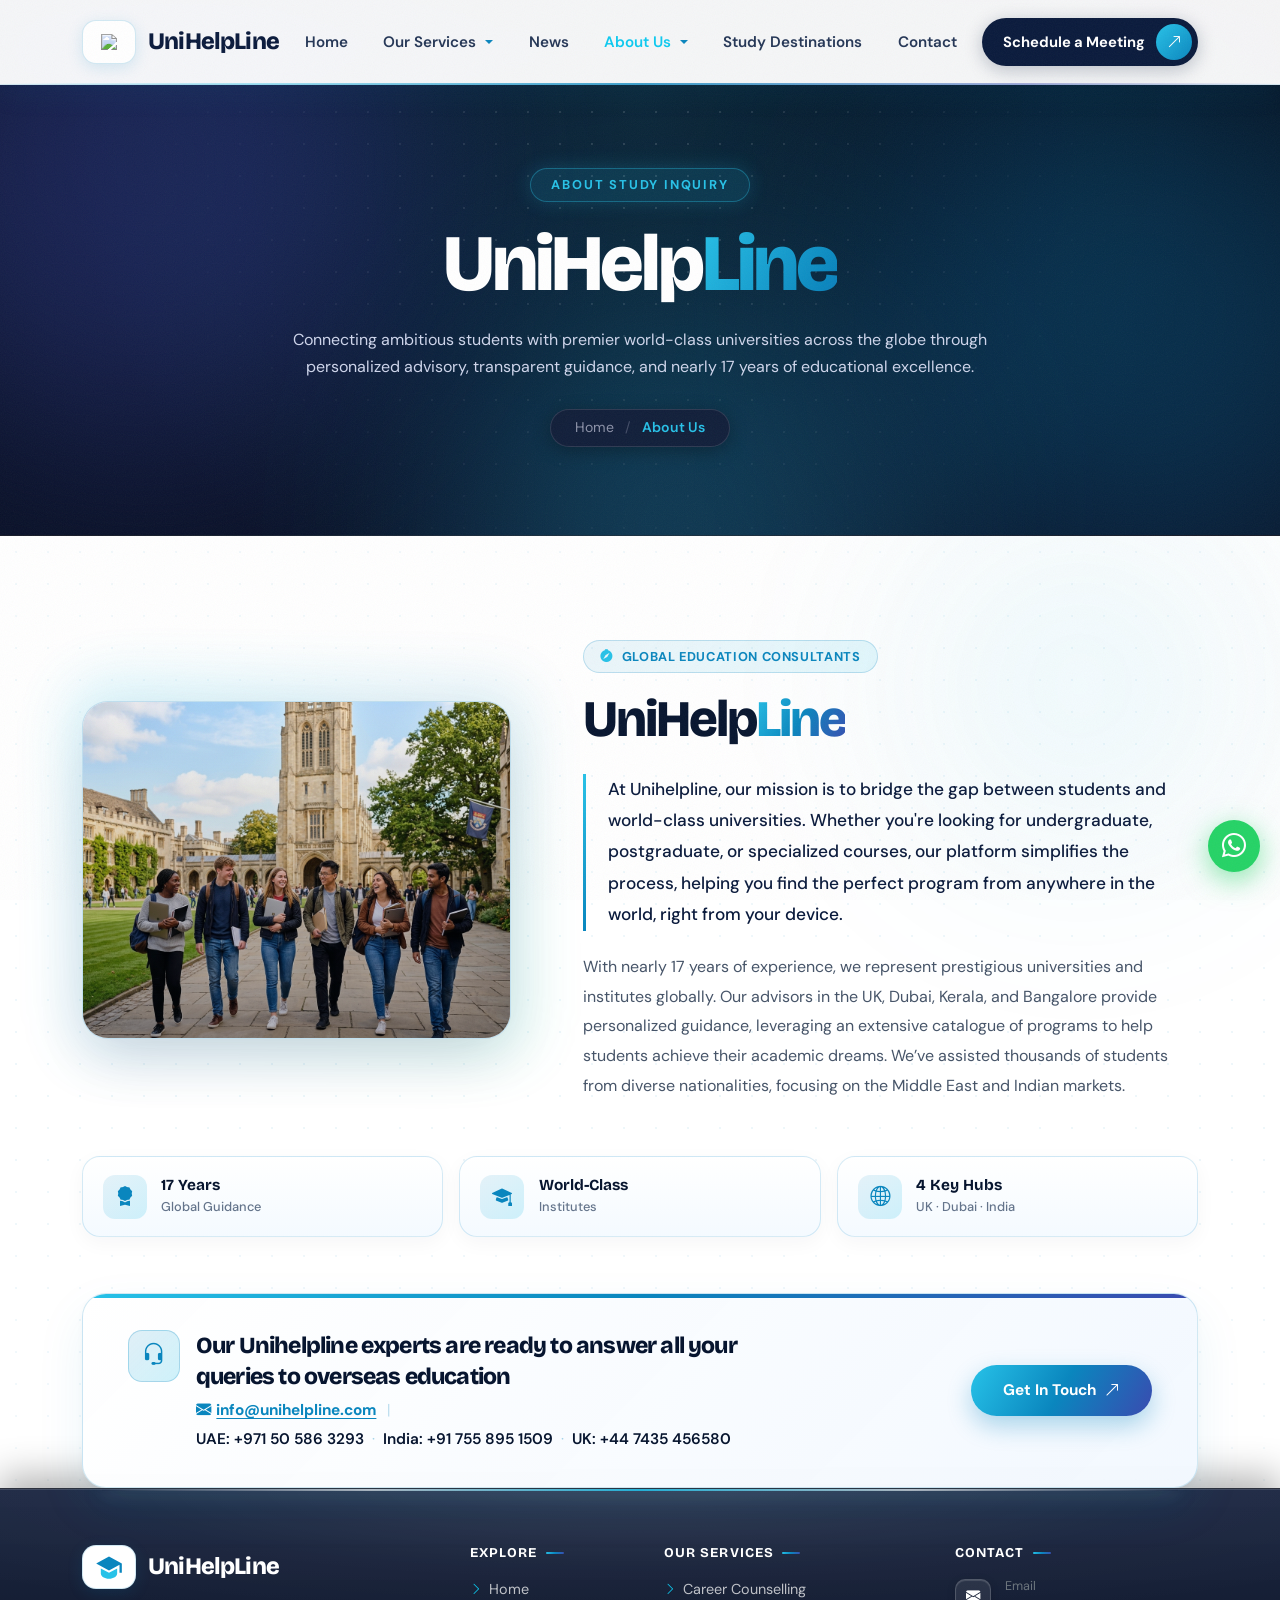
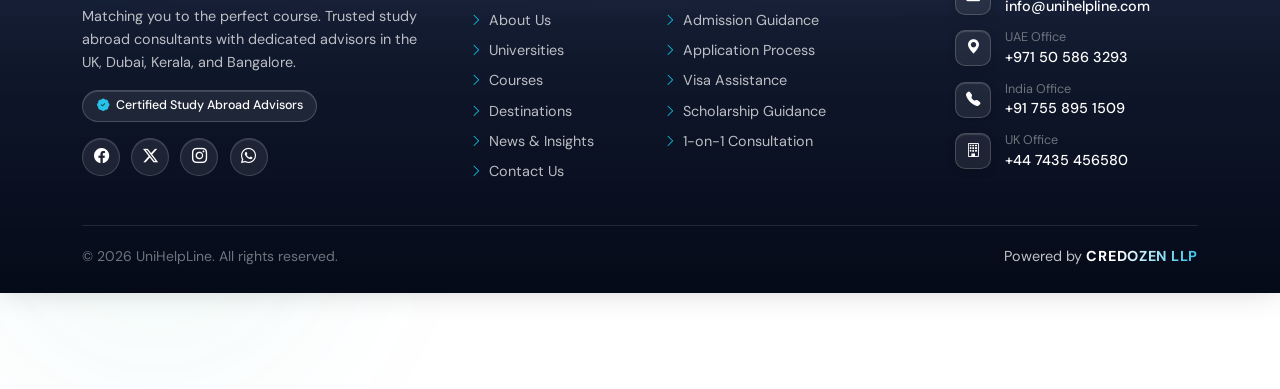
==== commit 3e328678: "update" ====
--- a/about.html
+++ b/about.html
@@ -16,6 +16,7 @@
     <link href="https://cdn.jsdelivr.net/npm/bootstrap@5.3.3/dist/css/bootstrap.min.css" rel="stylesheet">
     <link href="https://cdn.jsdelivr.net/npm/bootstrap-icons@1.11.3/font/bootstrap-icons.min.css" rel="stylesheet">
     <link rel="stylesheet" href="style.css">
+    <link rel="stylesheet" href="mobile.css">
 </head>
 
 <body class="about-page">
@@ -35,20 +36,20 @@
                     <li class="nav-item dropdown"><a class="nav-link dropdown-toggle" href="#"
                             data-bs-toggle="dropdown">Our Services</a>
                         <ul class="dropdown-menu">
-                            <li><a class="dropdown-item" href="index.html#services">Career Counselling</a></li>
-                            <li><a class="dropdown-item" href="index.html#services">Admission Guidance</a></li>
-                            <li><a class="dropdown-item" href="index.html#services">Application Process</a></li>
-                            <li><a class="dropdown-item" href="index.html#services">Visa Assistance</a></li>
+                            <li><a class="dropdown-item" href="career-counselling.html">Career Counselling</a></li>
+                            <li><a class="dropdown-item" href="admission-guidance.html">Admission Guidance</a></li>
+                            <li><a class="dropdown-item" href="application-process.html">Application Process</a></li>
+                            <li><a class="dropdown-item" href="visa-assistance.html">Visa Assistance</a></li>
                         </ul>
                     </li>
-                    <li class="nav-item"><a class="nav-link" href="index.html#news">News</a></li>
+                    <li class="nav-item"><a class="nav-link" href="news.html">News</a></li>
                     <li class="nav-item dropdown"><a class="nav-link dropdown-toggle active text-info" href="#"
                             data-bs-toggle="dropdown">About Us</a>
                         <ul class="dropdown-menu">
                             <li><a class="dropdown-item active" href="about.html">UniHelpLine</a></li>
                         </ul>
-                    </li>
-                    <li class="nav-item"><a class="nav-link" href="index.html#destinations">Study Destinations</a></li>
+                    <li class="nav-item"><a class="nav-link" href="destinations.html">Study Destinations</a></li>
+                    <li class="nav-item"><a class="nav-link" href="contact.html">Contact</a></li>
                 </ul>
                 <div class="d-flex align-items-center gap-2 nav-actions">
                     <a class="btn-x" href="index.html#contact" style="padding:.35rem .35rem .35rem 1.3rem">Schedule a Meeting<i
@@ -216,19 +217,25 @@
                 </div>
             </div>
         </div>
-    </section>
-
-    <!-- Footer matching website structure -->
+    </sectio    <!-- Global Website Footer -->
     <footer>
         <div class="container">
-            <div class="row g-4">
-                <div class="col-lg-5">
-                    <a class="brand mb-3" href="index.html#home"><span class="lg"><img
-                                src="[data-uri]"
-                        alt="UHL logo"></span>UniHelpLine</a>
-                    <p class="text-secondary" style="max-width:380px">
-                        Matching you to the perfect course. Study abroad consultants with advisors in the UK, Dubai, Kerala, and Bangalore.
-                    </p>
+            <div class="row g-4 g-lg-5">
+                <!-- Col 1: Brand & Overview -->
+                <div class="col-lg-4 col-md-6">
+                    <a class="brand mb-3" href="index.html#home">
+                        <span class="lg">
+                            <svg width="28" height="28" viewBox="0 0 24 24" fill="none" xmlns="http://www.w3.org/2000/svg">
+                                <path d="M12 3L1 9L12 15L21 10.09V17H23V9L12 3Z" fill="#0A86BE"/>
+                                <path d="M5 13.18V17.5C5 19.98 8.13 22 12 22C15.87 22 19 19.98 19 17.5V13.18L12 17L5 13.18Z" fill="#27C2E8"/>
+                            </svg>
+                        </span>
+                        UniHelpLine
+                    </a>
+                    <p class="footer-desc mb-3">Matching you to the perfect course. Trusted study abroad consultants with dedicated advisors in the UK, Dubai, Kerala, and Bangalore.</p>
+                    <div class="footer-trust-badge mb-3">
+                        <i class="bi bi-patch-check-fill"></i> Certified Study Abroad Advisors
+                    </div>
                     <div class="soc">
                         <a href="https://www.facebook.com/unihelpline.co" target="_blank" rel="noopener" aria-label="Facebook"><i class="bi bi-facebook"></i></a>
                         <a href="https://twitter.com/creaticksedu" target="_blank" rel="noopener" aria-label="Twitter"><i class="bi bi-twitter-x"></i></a>
@@ -236,31 +243,73 @@
                         <a href="https://wa.me/+917558951509" target="_blank" rel="noopener" aria-label="WhatsApp"><i class="bi bi-whatsapp"></i></a>
                     </div>
                 </div>
-                <div class="col-6 col-lg-3">
-                    <h6>Explore</h6>
-                    <ul class="list-unstyled">
-                        <li><a href="index.html#home">Home</a></li>
-                        <li><a href="about.html">About Us</a></li>
-                        <li><a href="index.html#services">Our Services</a></li>
-                        <li><a href="index.html#universities">Universities</a></li>
-                        <li><a href="index.html#courses">Courses</a></li>
-                        <li><a href="index.html#destinations">Study Destinations</a></li>
+
+                <!-- Col 2: Explore -->
+                <div class="col-lg-2 col-md-6 col-6">
+                    <h6 class="footer-title">Explore</h6>
+                    <ul class="footer-links">
+                        <li><a href="index.html#home"><i class="bi bi-chevron-right small text-info"></i> Home</a></li>
+                        <li><a href="about.html"><i class="bi bi-chevron-right small text-info"></i> About Us</a></li>
+                        <li><a href="index.html#universities"><i class="bi bi-chevron-right small text-info"></i> Universities</a></li>
+                        <li><a href="index.html#courses"><i class="bi bi-chevron-right small text-info"></i> Courses</a></li>
+                        <li><a href="destinations.html"><i class="bi bi-chevron-right small text-info"></i> Destinations</a></li>
+                        <li><a href="news.html"><i class="bi bi-chevron-right small text-info"></i> News &amp; Insights</a></li>
+                        <li><a href="contact.html"><i class="bi bi-chevron-right small text-info"></i> Contact Us</a></li>
                     </ul>
                 </div>
-                <div class="col-6 col-lg-4">
-                    <h6>Contact</h6>
-                    <ul class="list-unstyled">
-                        <li><a href="mailto:info@unihelpline.com" class="text-secondary">info@unihelpline.com</a></li>
-                        <li>UAE: +971 50 586 3293</li>
-                        <li>India: +91 755 895 1509</li>
-                        <li>UK: +44 7435 456580</li>
+
+                <!-- Col 3: Services -->
+                <div class="col-lg-3 col-md-6 col-6">
+                    <h6 class="footer-title">Our Services</h6>
+                    <ul class="footer-links">
+                        <li><a href="career-counselling.html"><i class="bi bi-chevron-right small text-info"></i> Career Counselling</a></li>
+                        <li><a href="admission-guidance.html"><i class="bi bi-chevron-right small text-info"></i> Admission Guidance</a></li>
+                        <li><a href="application-process.html"><i class="bi bi-chevron-right small text-info"></i> Application Process</a></li>
+                        <li><a href="visa-assistance.html"><i class="bi bi-chevron-right small text-info"></i> Visa Assistance</a></li>
+                        <li><a href="index.html#services"><i class="bi bi-chevron-right small text-info"></i> Scholarship Guidance</a></li>
+                        <li><a href="contact.html"><i class="bi bi-chevron-right small text-info"></i> 1-on-1 Consultation</a></li>
                     </ul>
                 </div>
-            </div>
-            <div class="word">UniHelpLine</div>
-            <p class="small text-secondary text-center mt-4 mb-0">
-                &copy; 2020 Unihelpline. All rights reserved. Powered by <a href="https://livecomputers.net/" target="_blank" rel="noopener" class="text-white">live computers</a>
-            </p>
+
+                <!-- Col 4: Contact -->
+                <div class="col-lg-3 col-md-6 col-12">
+                    <h6 class="footer-title">Contact</h6>
+                    <div class="footer-contact-item">
+                        <div class="contact-icon-box"><i class="bi bi-envelope-fill"></i></div>
+                        <div>
+                            <span class="d-block small text-secondary">Email</span>
+                            <a href="mailto:info@unihelpline.com">info@unihelpline.com</a>
+                        </div>
+                    </div>
+                    <div class="footer-contact-item">
+                        <div class="contact-icon-box"><i class="bi bi-geo-alt-fill"></i></div>
+                        <div>
+                            <span class="d-block small text-secondary">UAE Office</span>
+                            <a href="tel:+971505863293">+971 50 586 3293</a>
+                        </div>
+                    </div>
+                    <div class="footer-contact-item">
+                        <div class="contact-icon-box"><i class="bi bi-telephone-fill"></i></div>
+                        <div>
+                            <span class="d-block small text-secondary">India Office</span>
+                            <a href="tel:+917558951509">+91 755 895 1509</a>
+                        </div>
+                    </div>
+                    <div class="footer-contact-item">
+                        <div class="contact-icon-box"><i class="bi bi-building"></i></div>
+                        <div>
+                            <span class="d-block small text-secondary">UK Office</span>
+                            <a href="tel:+447435456580">+44 7435 456580</a>
+                        </div>
+                    </div>
+                </div>
+            </div>
+
+            <!-- Footer Bottom Row -->
+            <div class="footer-bottom d-flex flex-column flex-md-row align-items-center justify-content-between gap-3 text-center text-md-start">
+                <p class="small text-secondary mb-0">© 2026 UniHelpLine. All rights reserved.</p>
+                <p class="small powered-tag mb-0">Powered by <span class="credozen-badge">CREDOZEN LLP</span></p>
+            </div>
         </div>
     </footer>
 
--- a/style.css
+++ b/style.css
@@ -18,7 +18,7 @@
 
 html {
     scroll-behavior: smooth;
-    scroll-padding-top: 100px
+    scroll-padding-top: 100px;
 }
 
 body {
@@ -91,13 +91,16 @@
     display: inline-flex;
     align-items: center;
     gap: .5rem;
-    border: 1px solid var(--line);
-    background: rgba(255, 255, 255, .04);
-    padding: .4rem .9rem;
+    border: 1px solid rgba(39, 194, 232, 0.35);
+    background: rgba(8, 18, 42, 0.85);
+    backdrop-filter: blur(14px);
+    -webkit-backdrop-filter: blur(14px);
+    padding: .42rem 1rem;
     border-radius: 50px;
-    font-size: .82rem;
-    color: var(--mu);
-    font-weight: 500
+    font-size: .84rem;
+    color: #ffffff;
+    font-weight: 600;
+    box-shadow: 0 4px 18px rgba(0, 0, 0, 0.35), 0 0 14px rgba(39, 194, 232, 0.16);
 }
 
 .tag:before {
@@ -105,7 +108,13 @@
     width: 7px;
     height: 7px;
     border-radius: 50%;
-    background: var(--grad)
+    background: var(--grad);
+    flex-shrink: 0;
+}
+
+.tag:has(i):before,
+.tag:has(.bi):before {
+    display: none;
 }
 
 .h2 {
@@ -161,6 +170,31 @@
 .btn-x:active {
     transform: scale(0.96) translateY(0);
     box-shadow: 0 3px 10px rgba(0, 0, 0, 0.25);
+}
+
+/* WhatsApp Pill Button with White Background, Black Font, and Green-White Circular Logo */
+.btn-x.btn-wa {
+    background: #ffffff !important;
+    color: #000000 !important;
+    border: 1.5px solid rgba(37, 211, 102, 0.45) !important;
+    box-shadow: 0 4px 18px rgba(0, 0, 0, 0.08);
+}
+
+.btn-x.btn-wa i {
+    background: linear-gradient(135deg, #25D366 0%, #128C7E 100%) !important;
+    color: #ffffff !important;
+    box-shadow: 0 2px 8px rgba(37, 211, 102, 0.35);
+}
+
+.btn-x.btn-wa:hover {
+    background: #ffffff !important;
+    color: #000000 !important;
+    border-color: #25D366 !important;
+    box-shadow: 0 8px 24px rgba(37, 211, 102, 0.28), 0 0 0 4px rgba(37, 211, 102, 0.15) !important;
+}
+
+.btn-x.btn-wa:hover i {
+    transform: rotate(0deg) scale(1.08) !important;
 }
 
 .btn-o {
@@ -319,6 +353,7 @@
     padding: 3px 5px;
     box-shadow: 0 4px 16px rgba(10, 134, 190, 0.14);
     transition: transform 0.3s var(--ease), box-shadow 0.3s var(--ease);
+    overflow: hidden;
 }
 
 .brand:hover .lg {
@@ -329,6 +364,13 @@
 .brand .lg img {
     max-height: 100%;
     max-width: 100%;
+    display: block;
+    object-fit: contain;
+    font-size: 0;
+}
+
+footer .brand {
+    color: #ffffff !important;
 }
 
 .npill .nav-link {
@@ -560,11 +602,11 @@
     background-size: cover;
     background-position: center bottom;
     background-repeat: no-repeat;
-    filter: invert(1) hue-rotate(185deg) brightness(1.25) contrast(1.1);
+    filter: invert(1) hue-rotate(185deg) brightness(1.15) contrast(1.1);
     mix-blend-mode: screen;
-    opacity: 0.55;
-    -webkit-mask-image: linear-gradient(180deg, rgba(0,0,0,1) 0%, rgba(0,0,0,1) 82%, rgba(0,0,0,0.1) 100%);
-    mask-image: linear-gradient(180deg, rgba(0,0,0,1) 0%, rgba(0,0,0,1) 82%, rgba(0,0,0,0.1) 100%);
+    opacity: 0.45;
+    -webkit-mask-image: linear-gradient(180deg, rgba(0,0,0,0) 0%, rgba(0,0,0,0.1) 18%, rgba(0,0,0,0.85) 42%, rgba(0,0,0,1) 80%, rgba(0,0,0,0.05) 100%);
+    mask-image: linear-gradient(180deg, rgba(0,0,0,0) 0%, rgba(0,0,0,0.1) 18%, rgba(0,0,0,0.85) 42%, rgba(0,0,0,1) 80%, rgba(0,0,0,0.05) 100%);
     pointer-events: none;
     z-index: 1;
 }
@@ -572,6 +614,36 @@
 .hero > .container {
     position: relative;
     z-index: 2;
+}
+
+.hero .tag {
+    display: inline-flex;
+    align-items: center;
+    gap: 0.55rem;
+    background: rgba(6, 14, 34, 0.92);
+    backdrop-filter: blur(16px);
+    -webkit-backdrop-filter: blur(16px);
+    border: 1.5px solid rgba(39, 194, 232, 0.48);
+    padding: 0.45rem 1.15rem;
+    border-radius: 50px;
+    font-size: 0.88rem;
+    color: #ffffff !important;
+    font-weight: 600;
+    letter-spacing: 0.015em;
+    box-shadow: 0 6px 24px rgba(0, 0, 0, 0.5), 0 0 18px rgba(39, 194, 232, 0.22);
+    position: relative;
+    z-index: 5;
+    margin-bottom: 1.25rem !important;
+}
+
+.hero .tag:before {
+    display: none !important;
+}
+
+.hero .tag i {
+    color: #27C2E8 !important;
+    font-size: 0.98rem;
+    filter: drop-shadow(0 0 8px rgba(39, 194, 232, 0.7));
 }
 
 .mesh {
@@ -722,11 +794,22 @@
 }
 
 .tile {
-    border: 1px solid var(--line);
-    background: rgba(255, 255, 255, .035);
-    backdrop-filter: blur(10px);
+    border: 1px solid rgba(255, 255, 255, 0.3);
+    background: rgba(255, 255, 255, 0.22);
+    background: linear-gradient(180deg, rgba(255, 255, 255, 0.28) 0%, rgba(255, 255, 255, 0.15) 100%);
+    backdrop-filter: blur(16px);
+    -webkit-backdrop-filter: blur(16px);
     border-radius: 24px;
-    padding: 1.3rem 1.4rem
+    padding: 1.3rem 1.4rem;
+    box-shadow: 0 12px 35px rgba(0, 0, 0, 0.25), inset 0 1px 1px rgba(255, 255, 255, 0.4);
+    transition: transform 0.28s ease, background 0.28s ease, border-color 0.28s ease, box-shadow 0.28s ease;
+}
+
+.tile:hover {
+    background: linear-gradient(180deg, rgba(255, 255, 255, 0.38) 0%, rgba(255, 255, 255, 0.22) 100%);
+    border-color: rgba(56, 189, 248, 0.6);
+    transform: translateY(-3px);
+    box-shadow: 0 16px 40px rgba(0, 0, 0, 0.32), inset 0 1px 1px rgba(255, 255, 255, 0.5);
 }
 
 .tile b {
@@ -738,8 +821,10 @@
 }
 
 .tile span {
-    color: var(--mu);
-    font-size: .88rem
+    color: #e2e8f0;
+    font-weight: 600;
+    font-size: .88rem;
+    letter-spacing: 0.01em;
 }
 
 @media(max-width:767px) {
@@ -1105,40 +1190,49 @@
 /* services expand */
 .sx {
     display: flex;
-    gap: 1.2rem;
+    gap: 1.25rem;
     height: 520px;
     position: relative;
+    contain: layout;
 }
 
 .ex {
-    flex: 1;
+    flex: 1 1 0%;
+    min-width: 0;
     border-radius: 30px;
     background: #ffffff;
-    border: 1px solid rgba(10, 134, 190, 0.18);
+    border: 1.5px solid rgba(10, 134, 190, 0.18);
     padding: 1.85rem 1.65rem;
     position: relative;
     overflow: hidden;
-    transition: flex 0.75s var(--ease), border-color 0.4s ease, box-shadow 0.4s ease, transform 0.4s ease, background 0.5s ease;
     cursor: pointer;
     display: flex;
     flex-direction: column;
-    justify-content: space-between;
-    box-shadow: 0 16px 40px rgba(5, 20, 50, 0.16), 0 2px 10px rgba(39, 194, 232, 0.08);
+    box-shadow: 0 16px 40px rgba(5, 20, 50, 0.14), 0 2px 10px rgba(39, 194, 232, 0.08);
+    transition: flex 0.65s cubic-bezier(0.2, 0.85, 0.25, 1),
+                border-color 0.4s ease,
+                box-shadow 0.45s ease,
+                transform 0.4s cubic-bezier(0.2, 0.85, 0.25, 1),
+                background 0.5s ease;
+    will-change: flex;
+    user-select: none;
 }
 
 .ex:hover:not(.on) {
     border-color: rgba(39, 194, 232, 0.65);
     background: #ffffff;
-    transform: translateY(-6px);
+    transform: translateY(-5px);
     box-shadow: 0 22px 50px rgba(10, 75, 140, 0.2), 0 0 28px rgba(39, 194, 232, 0.22);
 }
 
 .ex.on {
-    flex: 3.6;
+    flex: 3.8 1 0%;
     background: linear-gradient(160deg, #ffffff 0%, #f4faff 50%, #e8f5fd 100%);
     border: 2px solid #27C2E8;
     box-shadow: 0 28px 70px rgba(10, 60, 130, 0.24), 0 0 38px rgba(39, 194, 232, 0.26);
     cursor: default;
+    transform: none;
+    user-select: auto;
 }
 
 /* Watermark number in background */
@@ -1155,7 +1249,7 @@
     pointer-events: none;
     user-select: none;
     letter-spacing: -0.05em;
-    transition: opacity 0.5s ease, transform 0.5s ease;
+    transition: opacity 0.5s ease, transform 0.55s cubic-bezier(0.2, 0.85, 0.25, 1);
 }
 
 .ex.on .ex-watermark {
@@ -1169,7 +1263,8 @@
     justify-content: space-between;
     align-items: center;
     position: relative;
-    z-index: 2;
+    z-index: 3;
+    flex-shrink: 0;
 }
 
 .ex .num {
@@ -1178,7 +1273,10 @@
     font-weight: 800;
     color: #0A86BE;
     letter-spacing: -0.02em;
-    transition: color 0.4s ease;
+    opacity: 0;
+    transform: scale(0.85);
+    transition: opacity 0.35s ease, transform 0.4s cubic-bezier(0.2, 0.85, 0.25, 1);
+    pointer-events: none;
 }
 
 .ex.on .num {
@@ -1186,6 +1284,9 @@
     -webkit-background-clip: text;
     background-clip: text;
     color: transparent;
+    opacity: 1;
+    transform: scale(1);
+    transition-delay: 0.1s;
 }
 
 .ex .ic {
@@ -1197,7 +1298,11 @@
     place-items: center;
     font-size: 1.6rem;
     color: #0A86BE;
-    transition: 0.5s var(--ease);
+    transition: transform 0.55s cubic-bezier(0.2, 0.85, 0.25, 1),
+                background 0.4s ease,
+                color 0.4s ease,
+                box-shadow 0.4s ease,
+                border-color 0.4s ease;
     border: 1px solid rgba(10, 134, 190, 0.22);
     box-shadow: 0 4px 14px rgba(10, 134, 190, 0.12);
     flex-shrink: 0;
@@ -1229,27 +1334,36 @@
     color: #0b5d86;
     border: 1px solid rgba(10, 134, 190, 0.22);
     opacity: 0;
-    transform: translateX(-10px);
-    transition: opacity 0.4s ease, transform 0.4s ease;
+    transform: translateX(-12px);
+    transition: opacity 0.25s ease, transform 0.25s ease;
     white-space: nowrap;
+    pointer-events: none;
 }
 
 .ex.on .ex-tag {
     opacity: 1;
-    transform: none;
-    transition-delay: 0.15s;
+    transform: translateX(0);
+    pointer-events: auto;
+    transition: opacity 0.45s ease 0.15s, transform 0.45s cubic-bezier(0.2, 0.85, 0.25, 1) 0.15s;
 }
 
 /* Preview teaser when card is COLLAPSED */
 .ex-preview {
+    position: absolute;
+    left: 1.65rem;
+    top: 50%;
+    transform: translateY(-50%);
     display: flex;
     flex-direction: column;
     align-items: flex-start;
     gap: 0.5rem;
-    position: relative;
     z-index: 2;
-    transition: opacity 0.35s ease, transform 0.35s ease;
-    margin: auto 0;
+    width: max-content;
+    max-width: 140px;
+    opacity: 1;
+    visibility: visible;
+    pointer-events: auto;
+    transition: opacity 0.4s ease 0.18s, transform 0.45s cubic-bezier(0.2, 0.85, 0.25, 1) 0.18s;
 }
 
 .ex-preview .ex-sub {
@@ -1259,6 +1373,7 @@
     color: #0a1a3c;
     line-height: 1.2;
     letter-spacing: -0.02em;
+    display: block;
 }
 
 .ex-preview .ex-hint {
@@ -1269,6 +1384,7 @@
     font-weight: 700;
     color: #0A86BE;
     transition: transform 0.3s ease, color 0.3s ease;
+    white-space: nowrap;
 }
 
 .ex:hover:not(.on) .ex-hint {
@@ -1278,41 +1394,39 @@
 
 .ex.on .ex-preview {
     opacity: 0;
+    visibility: hidden;
+    transform: translateY(calc(-50% + 16px));
     pointer-events: none;
-    position: absolute;
-    transform: translateY(20px);
+    transition: opacity 0.2s ease, transform 0.2s ease, visibility 0s linear 0.2s;
 }
 
 /* Body container when card is EXPANDED */
 .ex-body {
-    position: relative;
+    position: absolute;
+    left: 1.65rem;
+    top: 5.4rem;
+    width: 560px;
     z-index: 2;
     display: flex;
     flex-direction: column;
-}
-
-.ex:not(.on) .ex-body {
-    display: none;
+    opacity: 0;
+    visibility: hidden;
+    transform: translateX(24px);
+    pointer-events: none;
+    transition: opacity 0.22s ease, transform 0.22s ease, visibility 0s linear 0.22s;
 }
 
 .ex.on .ex-body {
-    display: flex;
-    animation: fadeInBody 0.6s var(--ease) forwards;
-}
-
-@keyframes fadeInBody {
-    from {
-        opacity: 0;
-        transform: translateY(18px);
-    }
-    to {
-        opacity: 1;
-        transform: none;
-    }
+    opacity: 1;
+    visibility: visible;
+    transform: translateX(0);
+    pointer-events: auto;
+    transition: opacity 0.45s cubic-bezier(0.2, 0.85, 0.25, 1) 0.14s,
+                transform 0.5s cubic-bezier(0.2, 0.85, 0.25, 1) 0.14s;
 }
 
 .ex-title-wrap {
-    margin-bottom: 0.5rem;
+    margin-bottom: 0.4rem;
 }
 
 .ex-kicker {
@@ -1341,8 +1455,8 @@
     color: #4b5e7e;
     font-size: 0.96rem;
     line-height: 1.55;
-    margin: 0.5rem 0 1.1rem;
-    max-width: 620px;
+    margin: 0.45rem 0 1.1rem;
+    max-width: 540px;
 }
 
 /* Feature pills grid inside expanded card */
@@ -1350,8 +1464,8 @@
     display: grid;
     grid-template-columns: repeat(2, 1fr);
     gap: 0.6rem;
-    margin-bottom: 1.4rem;
-    max-width: 650px;
+    margin-bottom: 1.3rem;
+    max-width: 560px;
 }
 
 .f-pill {
@@ -1388,7 +1502,7 @@
     align-items: center;
     gap: 1.25rem;
     flex-wrap: wrap;
-    padding-top: 0.6rem;
+    padding-top: 0.5rem;
 }
 
 .ex-footer .btn-x {
@@ -1419,6 +1533,23 @@
     font-size: 1.05rem;
 }
 
+@media (min-width: 992px) and (max-width: 1199px) {
+    .sx {
+        height: 540px;
+    }
+    .ex.on {
+        flex: 4.5 1 0%;
+    }
+    .ex-body {
+        width: 470px;
+    }
+    .ex-features {
+        grid-template-columns: 1fr;
+        gap: 0.45rem;
+        margin-bottom: 1rem;
+    }
+}
+
 @media(max-width:991px) {
     .sx {
         flex-direction: column;
@@ -1433,6 +1564,7 @@
         cursor: default;
         padding: 1.6rem 1.4rem;
         border-radius: 26px;
+        transform: none !important;
     }
 
     .ex-preview {
@@ -1440,15 +1572,27 @@
     }
 
     .ex-body {
+        position: relative !important;
+        top: auto !important;
+        left: auto !important;
+        width: 100% !important;
+        max-width: 100% !important;
         display: flex !important;
         opacity: 1 !important;
+        visibility: visible !important;
         transform: none !important;
+        pointer-events: auto !important;
         margin-top: 1rem;
     }
 
     .ex-tag {
-        opacity: 1;
-        transform: none;
+        opacity: 1 !important;
+        transform: none !important;
+    }
+
+    .ex .num {
+        opacity: 1 !important;
+        transform: none !important;
     }
 
     .ex-features {
@@ -2403,56 +2547,196 @@
     color: var(--a1)
 }
 
+#contact {
+    padding: 6.5rem 0 5.5rem;
+    position: relative;
+}
+
 /* footer */
 footer {
-    padding: 5rem 0 2rem;
-    border-top: 1px solid var(--line);
-    overflow: hidden
-}
-
-.word {
-    font-family: 'Bricolage Grotesque';
-    font-weight: 800;
-    font-size: clamp(3.5rem, 15.5vw, 15rem);
-    letter-spacing: -.07em;
-    line-height: .85;
-    text-align: center;
-    -webkit-text-stroke: 1.5px rgba(255, 255, 255, .22);
-    color: transparent;
-    margin-top: 3rem;
-    transition: .6s
-}
-
-.word:hover {
+    position: relative;
+    padding: 3.5rem 0 1.6rem;
+    background: radial-gradient(ellipse 70% 140px at 50% 0%, rgba(255, 255, 255, 0.09) 0%, rgba(255, 255, 255, 0.02) 60%, transparent 100%),
+                linear-gradient(180deg, rgba(22, 34, 62, 0.96) 0%, rgba(10, 18, 38, 0.98) 45%, #050a18 100%);
+    border-top: 1px solid rgba(255, 255, 255, 0.16);
+    box-shadow: inset 0 1px 0 0 rgba(255, 255, 255, 0.14), 0 -12px 35px rgba(0, 0, 0, 0.3);
+    overflow: hidden;
+}
+
+footer::before {
+    content: '';
+    position: absolute;
+    top: 0;
+    left: 8%;
+    right: 8%;
+    height: 2px;
+    background: linear-gradient(90deg, transparent, rgba(255, 255, 255, 0.65), rgba(39, 194, 232, 0.9), rgba(255, 255, 255, 0.65), transparent);
+    box-shadow: 0 0 16px rgba(255, 255, 255, 0.4), 0 0 32px rgba(39, 194, 232, 0.35);
+    pointer-events: none;
+}
+
+footer .footer-title {
+    font-family: 'Bricolage Grotesque', sans-serif;
+    font-size: 0.84rem;
+    font-weight: 700;
+    text-transform: uppercase;
+    letter-spacing: 0.08em;
+    color: #ffffff;
+    margin-bottom: 1rem;
+    display: flex;
+    align-items: center;
+    gap: 0.5rem;
+}
+
+footer .footer-title::after {
+    content: '';
+    display: inline-block;
+    width: 18px;
+    height: 2px;
     background: var(--grad);
-    -webkit-background-clip: text;
-    background-clip: text;
-    -webkit-text-stroke: 0
-}
-
-footer li {
-    margin: .5rem 0;
-    color: var(--mu)
-}
-
-footer li a:hover {
-    color: var(--tx)
-}
-
-.soc a {
+    border-radius: 2px;
+}
+
+footer .footer-desc {
+    color: rgba(255, 255, 255, 0.72);
+    font-size: 0.9rem;
+    line-height: 1.6;
+    max-width: 380px;
+}
+
+footer .footer-links {
+    list-style: none;
+    padding: 0;
+    margin: 0;
+}
+
+footer .footer-links li {
+    margin: 0.38rem 0;
+}
+
+footer .footer-links a {
+    color: rgba(255, 255, 255, 0.72);
+    font-size: 0.9rem;
+    text-decoration: none;
+    display: inline-flex;
+    align-items: center;
+    gap: 0.4rem;
+    transition: all 0.25s ease;
+}
+
+footer .footer-links a:hover {
+    color: #ffffff;
+    transform: translateX(4px);
+}
+
+footer .footer-contact-item {
+    display: flex;
+    align-items: center;
+    gap: 0.85rem;
+    margin-bottom: 0.68rem;
+    font-size: 0.9rem;
+    color: rgba(255, 255, 255, 0.72);
+}
+
+footer .footer-contact-item a {
+    color: #ffffff;
+    transition: color 0.2s ease;
+    text-decoration: none;
+    font-weight: 500;
+}
+
+footer .footer-contact-item a:hover {
+    color: var(--a1);
+}
+
+footer .contact-icon-box {
+    width: 36px;
+    height: 36px;
+    min-width: 36px;
+    border-radius: 10px;
+    background: rgba(255, 255, 255, 0.08);
+    border: 1px solid rgba(255, 255, 255, 0.18);
+    display: grid;
+    place-items: center;
+    color: #ffffff;
+    font-size: 0.9rem;
+    transition: all 0.25s ease;
+    box-shadow: 0 2px 8px rgba(0, 0, 0, 0.15), inset 0 1px 1px rgba(255, 255, 255, 0.15);
+}
+
+footer .footer-contact-item:hover .contact-icon-box {
+    background: rgba(255, 255, 255, 0.18);
+    border-color: rgba(39, 194, 232, 0.6);
+    transform: scale(1.06);
+    color: #ffffff;
+    box-shadow: 0 4px 14px rgba(39, 194, 232, 0.25), inset 0 1px 2px rgba(255, 255, 255, 0.3);
+}
+
+footer .soc a {
     display: inline-grid;
     place-items: center;
-    width: 44px;
-    height: 44px;
+    width: 38px;
+    height: 38px;
     border-radius: 50%;
-    border: 1px solid var(--line);
-    margin-right: .4rem;
-    transition: .3s
-}
-
-.soc a:hover {
-    background: var(--tx);
-    color: #000
+    background: rgba(255, 255, 255, 0.08);
+    border: 1px solid rgba(255, 255, 255, 0.16);
+    color: #ffffff;
+    margin-right: 0.45rem;
+    transition: all 0.3s cubic-bezier(.16, .84, .24, 1);
+    font-size: 0.95rem;
+    text-decoration: none;
+    box-shadow: inset 0 1px 1px rgba(255, 255, 255, 0.12);
+}
+
+footer .soc a:hover {
+    background: #ffffff;
+    border-color: #ffffff;
+    color: #050a18;
+    transform: translateY(-2px);
+    box-shadow: 0 6px 20px rgba(255, 255, 255, 0.35);
+}
+
+footer .footer-trust-badge {
+    display: inline-flex;
+    align-items: center;
+    gap: 0.45rem;
+    background: rgba(255, 255, 255, 0.08);
+    border: 1px solid rgba(255, 255, 255, 0.18);
+    padding: 0.35rem 0.85rem;
+    border-radius: 100px;
+    font-size: 0.78rem;
+    color: #ffffff;
+    font-weight: 500;
+    box-shadow: inset 0 1px 0 rgba(255, 255, 255, 0.14);
+}
+
+footer .footer-trust-badge i {
+    color: #27C2E8;
+}
+
+footer .footer-bottom {
+    margin-top: 2.25rem;
+    padding-top: 1.25rem;
+    border-top: 1px solid rgba(255, 255, 255, 0.1);
+}
+
+footer .powered-tag {
+    color: rgba(255, 255, 255, 0.75);
+    font-size: 0.9rem;
+}
+
+footer .credozen-badge {
+    color: #ffffff;
+    font-weight: 700;
+    letter-spacing: 0.05em;
+    background: linear-gradient(120deg, #ffffff 30%, var(--a1));
+    -webkit-background-clip: text;
+    -webkit-text-fill-color: transparent;
+    transition: opacity 0.2s ease;
+}
+
+footer .credozen-badge:hover {
+    opacity: 0.85;
 }
 
 .offcanvas {
@@ -3013,21 +3297,22 @@
     }
 
     .hero .tag {
-        font-size: 0.76rem;
+        font-size: 0.78rem;
         font-weight: 600;
-        padding: 0.35rem 0.85rem;
-        margin-bottom: 0 !important;
+        padding: 0.4rem 0.95rem;
+        margin-bottom: 0.5rem !important;
         align-self: flex-start;
-        background: rgba(39, 194, 232, 0.08);
-        border: 1px solid rgba(39, 194, 232, 0.28);
-        backdrop-filter: blur(12px);
-        -webkit-backdrop-filter: blur(12px);
-        box-shadow: 0 4px 16px rgba(10, 134, 190, 0.15);
+        background: rgba(6, 14, 34, 0.92);
+        border: 1.5px solid rgba(39, 194, 232, 0.45);
+        backdrop-filter: blur(14px);
+        -webkit-backdrop-filter: blur(14px);
+        box-shadow: 0 4px 16px rgba(10, 134, 190, 0.25);
+        color: #ffffff !important;
     }
 
     .hero::before {
-        background-position: center 5%;
-        opacity: 0.45;
+        background-position: center bottom;
+        opacity: 0.38;
     }
 
     .hero h1 {
@@ -4642,7 +4927,8 @@
 }
 
 /* Elevated CTA Section */
-.about-cta-bar {
+.about-cta-bar,
+.queries-cta-card {
     margin-top: 3.5rem;
     padding: 2.2rem 2.8rem;
     background: linear-gradient(135deg, rgba(255, 255, 255, 0.98), rgba(242, 248, 255, 0.96));
@@ -4654,7 +4940,8 @@
     z-index: 1;
 }
 
-.about-cta-bar::before {
+.about-cta-bar::before,
+.queries-cta-card::before {
     content: '';
     position: absolute;
     top: 0;
@@ -4664,7 +4951,8 @@
     background: var(--grad);
 }
 
-.cta-pulse-icon {
+.cta-pulse-icon,
+.cta-icon-badge {
     width: 52px;
     height: 52px;
     border-radius: 14px;
@@ -4678,18 +4966,27 @@
     flex-shrink: 0;
 }
 
-.about-cta-title {
+.about-cta-title,
+.cta-main-title {
     font-family: 'Bricolage Grotesque', sans-serif;
     font-size: clamp(1.2rem, 1.8vw, 1.45rem);
-    font-weight: 700;
-    color: #07152f;
+    font-weight: 800;
+    color: #07152f !important;
     line-height: 1.35;
-    margin-bottom: 0.65rem;
-}
-
-.cta-contact-links {
+    margin-bottom: 0.45rem;
+}
+
+.cta-subtitle {
+    font-size: 0.94rem;
+    color: #475569 !important;
+    line-height: 1.6;
+    margin-bottom: 0.75rem;
+}
+
+.cta-contact-links,
+.cta-phone-links {
     font-size: 0.96rem;
-    color: #475569;
+    color: #475569 !important;
     display: flex;
     flex-wrap: wrap;
     align-items: center;
@@ -4926,4 +5223,306 @@
         font-size: 0.95rem;
     }
 }
+
+/* ============================================================
+   STUDY DESTINATIONS PAGE: Luxury Directory & Visual Portals
+   ============================================================ */
+.dest-content-section {
+    padding: 5.5rem 0 6.5rem;
+    position: relative;
+    background: #ffffff;
+    border-radius: 46px;
+    margin-top: -38px;
+    margin-bottom: -38px;
+    z-index: 2;
+    overflow: hidden;
+    box-shadow: 0 -20px 50px rgba(5, 10, 24, 0.22), 0 20px 50px rgba(5, 10, 24, 0.22);
+}
+
+.dest-section-intro {
+    max-width: 780px;
+    margin: 0 auto 3.5rem;
+    text-align: center;
+}
+
+.dest-eyebrow {
+    display: inline-flex;
+    align-items: center;
+    gap: 0.5rem;
+    background: linear-gradient(135deg, rgba(10, 134, 190, 0.08), rgba(39, 194, 232, 0.12));
+    border: 1px solid rgba(10, 134, 190, 0.22);
+    color: var(--a2);
+    font-weight: 700;
+    font-size: 0.8rem;
+    padding: 0.38rem 1.1rem;
+    border-radius: 50px;
+    text-transform: uppercase;
+    letter-spacing: 0.05em;
+    margin-bottom: 1.1rem;
+}
+
+.dest-section-title {
+    font-family: 'Bricolage Grotesque', sans-serif;
+    font-size: clamp(2.2rem, 3.6vw, 3.2rem);
+    font-weight: 800;
+    letter-spacing: -0.035em;
+    color: #07152f;
+    line-height: 1.15;
+    margin-bottom: 1.1rem;
+}
+
+.dest-section-desc {
+    font-size: clamp(1rem, 1.15vw, 1.12rem);
+    line-height: 1.8;
+    color: #475569;
+    margin: 0;
+}
+
+/* Destination Search / Filter Bar */
+.dest-filter-wrap {
+    max-width: 580px;
+    margin: 0 auto 3.5rem;
+    position: relative;
+}
+
+.dest-search-input {
+    width: 100%;
+    padding: 0.95rem 1.25rem 0.95rem 3.2rem;
+    background: #ffffff;
+    border: 1.5px solid rgba(10, 134, 190, 0.2);
+    border-radius: 50px;
+    font-size: 0.95rem;
+    color: #0a1a3c;
+    box-shadow: 0 8px 30px rgba(10, 26, 60, 0.06);
+    outline: none;
+    transition: all 0.25s ease;
+}
+
+.dest-search-input:focus {
+    border-color: var(--a1);
+    box-shadow: 0 10px 35px rgba(10, 134, 190, 0.18);
+}
+
+.dest-search-icon {
+    position: absolute;
+    left: 1.25rem;
+    top: 50%;
+    transform: translateY(-50%);
+    color: var(--a2);
+    font-size: 1.15rem;
+    pointer-events: none;
+}
+
+/* Destination Grid */
+.dest-grid {
+    display: grid;
+    grid-template-columns: repeat(auto-fill, minmax(320px, 1fr));
+    gap: 1.8rem;
+    position: relative;
+    z-index: 1;
+}
+
+/* Destination Card */
+.dest-card {
+    position: relative;
+    border-radius: 22px;
+    overflow: hidden;
+    height: 420px;
+    display: flex;
+    flex-direction: column;
+    justify-content: space-between;
+    padding: 1.5rem;
+    text-decoration: none;
+    background: linear-gradient(145deg, #0d1f3d 0%, #0a3359 50%, #07152f 100%);
+    box-shadow: 0 14px 35px rgba(10, 26, 60, 0.12);
+    border: 1px solid rgba(10, 134, 190, 0.16);
+    transition: all 0.4s cubic-bezier(0.16, 1, 0.3, 1);
+}
+
+.dest-card:hover {
+    transform: translateY(-8px);
+    box-shadow: 0 24px 55px rgba(10, 134, 190, 0.25);
+    border-color: rgba(39, 194, 232, 0.6);
+}
+
+.dest-card-bg {
+    position: absolute;
+    inset: 0;
+    width: 100%;
+    height: 100%;
+    object-fit: cover;
+    transition: transform 0.8s cubic-bezier(0.16, 1, 0.3, 1);
+    z-index: 0;
+}
+
+.dest-card:hover .dest-card-bg {
+    transform: scale(1.08);
+}
+
+.dest-card-scrim {
+    position: absolute;
+    inset: 0;
+    background: linear-gradient(180deg, rgba(5, 10, 24, 0.08) 0%, rgba(7, 21, 47, 0.35) 45%, rgba(7, 21, 47, 0.88) 100%);
+    transition: background 0.3s ease;
+    z-index: 1;
+}
+
+.dest-card:hover .dest-card-scrim {
+    background: linear-gradient(180deg, rgba(5, 10, 24, 0.05) 0%, rgba(7, 21, 47, 0.38) 35%, rgba(7, 21, 47, 0.94) 100%);
+}
+
+/* Card Top Badges */
+.dest-card-top {
+    position: relative;
+    z-index: 2;
+    display: flex;
+    justify-content: space-between;
+    align-items: center;
+}
+
+.dest-country-badge {
+    background: rgba(255, 255, 255, 0.92);
+    backdrop-filter: blur(12px);
+    -webkit-backdrop-filter: blur(12px);
+    border: 1px solid rgba(255, 255, 255, 0.6);
+    border-radius: 50px;
+    padding: 0.35rem 0.85rem;
+    font-size: 0.78rem;
+    font-weight: 700;
+    color: #07152f;
+    display: inline-flex;
+    align-items: center;
+    gap: 0.45rem;
+    box-shadow: 0 4px 15px rgba(0, 0, 0, 0.15);
+}
+
+.dest-country-badge .dest-flag {
+    font-size: 1.1rem;
+    line-height: 1;
+}
+
+.dest-hub-chip {
+    background: rgba(10, 134, 190, 0.85);
+    backdrop-filter: blur(10px);
+    -webkit-backdrop-filter: blur(10px);
+    color: #ffffff;
+    font-size: 0.72rem;
+    font-weight: 700;
+    padding: 0.35rem 0.75rem;
+    border-radius: 50px;
+    border: 1px solid rgba(39, 194, 232, 0.4);
+    letter-spacing: 0.03em;
+}
+
+/* Card Bottom Info */
+.dest-card-bottom {
+    position: relative;
+    z-index: 2;
+}
+
+.dest-card-title {
+    font-family: 'Bricolage Grotesque', sans-serif;
+    font-size: 1.65rem;
+    font-weight: 800;
+    color: #ffffff;
+    letter-spacing: -0.025em;
+    margin-bottom: 0.4rem;
+    line-height: 1.15;
+    transition: color 0.25s ease;
+}
+
+.dest-card:hover .dest-card-title {
+    color: #ffffff;
+}
+
+.dest-card-highlight {
+    font-size: 0.85rem;
+    color: rgba(255, 255, 255, 0.8);
+    margin-bottom: 1.1rem;
+    line-height: 1.5;
+}
+
+.dest-card-action {
+    display: inline-flex;
+    align-items: center;
+    gap: 0.55rem;
+    background: rgba(255, 255, 255, 0.14);
+    backdrop-filter: blur(10px);
+    -webkit-backdrop-filter: blur(10px);
+    border: 1px solid rgba(255, 255, 255, 0.3);
+    border-radius: 50px;
+    padding: 0.45rem 1rem;
+    color: #ffffff;
+    font-size: 0.82rem;
+    font-weight: 700;
+    transition: all 0.25s ease;
+}
+
+.dest-card:hover .dest-card-action {
+    background: var(--grad);
+    border-color: transparent;
+    box-shadow: 0 6px 20px rgba(10, 134, 190, 0.4);
+}
+
+.dest-card-action i {
+    transition: transform 0.25s ease;
+}
+
+.dest-card:hover .dest-card-action i {
+    transform: translate(2px, -2px);
+}
+
+@media (max-width: 991px) {
+    .dest-content-section {
+        padding: 4.5rem 0 5rem;
+    }
+    .dest-grid {
+        grid-template-columns: repeat(auto-fill, minmax(280px, 1fr));
+        gap: 1.35rem;
+    }
+    .dest-card {
+        height: 380px;
+    }
+}
+
+@media (max-width: 575px) {
+    .dest-content-section {
+        padding: 3.5rem 0 4rem;
+    }
+    .dest-section-intro {
+        margin-bottom: 2.5rem;
+    }
+    .dest-section-title {
+        font-size: 2.1rem;
+    }
+    .dest-grid {
+        grid-template-columns: 1fr;
+        gap: 1.25rem;
+    }
+    .dest-card {
+        height: 340px;
+        padding: 1.25rem;
+        border-radius: 18px;
+    }
+    .dest-card-title {
+        font-size: 1.45rem;
+    }
+}
+
+/* ==========================================================================
+   DESTINATIONS PAGE – PERMANENT FORCE-REVEAL
+   Ensures no .rv element ever stays hidden on destinations.html
+   ========================================================================== */
+.destinations-page .rv,
+.destinations-page .rv[data-rv],
+.destinations-page .rv[data-rv=up],
+.destinations-page .rv[data-rv=left],
+.destinations-page .rv[data-rv=right],
+.destinations-page .rv[data-rv=zoom] {
+    opacity: 1 !important;
+    transform: none !important;
+    filter: none !important;
+    transition: none !important;
+    visibility: visible !important;
+}
 
--- a/mobile.css
+++ b/mobile.css
@@ -0,0 +1,801 @@
+/* ==========================================================================
+   UNIHELPLINE — MOBILE ENHANCEMENT LAYER
+   Loaded LAST on every page (after inline <style>), so equal-specificity
+   rules here win. Every rule is scoped to mobile/tablet breakpoints only;
+   desktop layout is not affected.
+   Brand: #050a18 · #38bdf8 · #0284c7 · #ffffff · #475569
+   Fonts: Bricolage Grotesque (headings) · DM Sans (body)
+   ========================================================================== */
+
+/* --------------------------------------------------------------------------
+   1. TABLET & BELOW (≤ 991px)
+   -------------------------------------------------------------------------- */
+@media (max-width: 991px) {
+
+    html,
+    body {
+        overflow-x: hidden;
+        max-width: 100%;
+    }
+
+    img,
+    video,
+    iframe {
+        max-width: 100%;
+    }
+
+    /* Two-column editorial rows: tighter vertical gap once stacked */
+    .row.g-5 {
+        --bs-gutter-y: 2.25rem;
+    }
+
+    /* Photo frames sit naturally above text when stacked */
+    .counselling-photo-frame,
+    .admission-photo-frame,
+    .application-photo-frame,
+    .visual-media-box {
+        max-width: 620px;
+        margin-left: auto;
+        margin-right: auto;
+    }
+
+    .official-verification-card,
+    .source-graphic-chip {
+        max-width: 620px;
+        margin-left: auto;
+        margin-right: auto;
+    }
+
+    /* Section headers centred on tablet */
+    .light-section-desc,
+    .section-desc {
+        margin-left: auto;
+        margin-right: auto;
+    }
+}
+
+/* --------------------------------------------------------------------------
+   2. MOBILE (≤ 767px)
+   -------------------------------------------------------------------------- */
+@media (max-width: 767px) {
+
+    /* ---------- 2.1 Base rhythm ---------- */
+    .container,
+    .container-fluid {
+        padding-left: 1.1rem !important;
+        padding-right: 1.1rem !important;
+    }
+
+    section,
+    main {
+        scroll-margin-top: 80px;
+    }
+
+    p {
+        overflow-wrap: break-word;
+    }
+
+    h1,
+    h2,
+    h3 {
+        overflow-wrap: break-word;
+        word-break: normal;
+        hyphens: manual;
+    }
+
+    /* ---------- 2.2 Navbar ---------- */
+    .npill .container {
+        padding-left: 1rem !important;
+        padding-right: 1rem !important;
+    }
+
+    .npill .brand {
+        font-size: 1.15rem;
+    }
+
+    .npill .navbar-collapse {
+        max-height: calc(100vh - 100px);
+        overflow-y: auto;
+    }
+
+    .npill .dropdown-menu {
+        border: 0;
+        background: #f0f9ff;
+        border-radius: 14px;
+        padding: 0.35rem;
+        margin: 0.25rem 0 0.5rem;
+        box-shadow: none;
+    }
+
+    .npill .dropdown-item {
+        border-radius: 10px;
+        padding: 0.6rem 0.9rem;
+        font-weight: 600;
+    }
+
+    .npill .nav-actions {
+        gap: 0.75rem !important;
+    }
+
+    /* ---------- 2.3 Buttons: full-width, aligned, thumb-friendly ---------- */
+    .btn-x,
+    .btn-o {
+        min-height: 52px;
+        font-size: 0.95rem;
+    }
+
+    .btn-x i {
+        width: 40px;
+        height: 40px;
+        flex-shrink: 0;
+    }
+
+    /* Button groups → stacked full-width pills, text left / icon right */
+    .hero-actions,
+    .cta-action-btns,
+    .btn-cta-group,
+    .b-a-foot,
+    .editorial-text-wrap > .d-flex,
+    .col-lg-7 > .d-flex.flex-wrap,
+    .cta-glass-box > .d-flex.flex-wrap {
+        display: flex !important;
+        flex-direction: column !important;
+        align-items: stretch !important;
+        gap: 0.75rem !important;
+        width: 100%;
+    }
+
+    .hero-actions > .btn-x,
+    .hero-actions > .btn-o,
+    .cta-action-btns > .btn-x,
+    .cta-action-btns > .btn-o,
+    .btn-cta-group > .btn-x,
+    .btn-cta-group > .btn-o,
+    .b-a-foot > .btn-x,
+    .editorial-text-wrap > .d-flex > .btn-x,
+    .col-lg-7 > .d-flex.flex-wrap > .btn-x,
+    .cta-glass-box > .d-flex.flex-wrap > .btn-x {
+        width: 100% !important;
+        justify-content: space-between !important;
+        padding: 0.4rem 0.4rem 0.4rem 1.4rem !important;
+    }
+
+    .hero-actions > .btn-o,
+    .cta-action-btns > .btn-o,
+    .btn-cta-group > .btn-o {
+        justify-content: center !important;
+        padding: 0.9rem 1.4rem !important;
+    }
+
+    /* Buttons without an icon should centre their label */
+    .btn-x:not(:has(i)) {
+        justify-content: center !important;
+        padding: 0.85rem 1.4rem !important;
+    }
+
+    .b-a-foot > span {
+        justify-content: center;
+        text-align: center;
+    }
+
+    /* Floating action buttons — keep clear of content */
+    #wa-btn {
+        right: 14px !important;
+        bottom: 14px !important;
+        width: 52px !important;
+        height: 52px !important;
+    }
+
+    #top {
+        right: 14px !important;
+        bottom: 78px !important;
+        width: 44px !important;
+        height: 44px !important;
+    }
+
+    /* ---------- 2.4 Banner heroes (inner pages) ---------- */
+    .banner-hero,
+    .service-banner-hero,
+    .contact-banner-hero,
+    .news-hero-section,
+    .service-hero {
+        padding: 7.25rem 0 2.75rem !important;
+    }
+
+    .service-hero-title,
+    .banner-hero h1 {
+        font-size: clamp(2rem, 9vw, 2.5rem) !important;
+        line-height: 1.12 !important;
+        letter-spacing: -0.025em;
+    }
+
+    .service-hero-lead,
+    .banner-hero .lead2 {
+        font-size: 0.98rem !important;
+        line-height: 1.65 !important;
+        margin-bottom: 1.5rem !important;
+        padding: 0 0.25rem;
+    }
+
+    .banner-top-pill,
+    .service-badge {
+        font-size: 0.68rem !important;
+        letter-spacing: 0.06em !important;
+        padding: 0.4rem 0.9rem !important;
+        line-height: 1.4;
+        max-width: 100%;
+        white-space: normal;
+        text-align: center;
+    }
+
+    /* Stat pills → tidy 2×2 glass grid */
+    .service-stats-pills {
+        display: grid !important;
+        grid-template-columns: 1fr 1fr;
+        gap: 0.55rem !important;
+        width: 100%;
+        padding: 0.75rem !important;
+        border-radius: 20px !important;
+        margin-bottom: 1.5rem !important;
+    }
+
+    .service-stat-item {
+        background: rgba(56, 189, 248, 0.08);
+        border: 1px solid rgba(56, 189, 248, 0.16);
+        border-radius: 12px;
+        padding: 0.55rem 0.6rem;
+        font-size: 0.74rem !important;
+        line-height: 1.3;
+        justify-content: flex-start;
+        text-align: left;
+    }
+
+    /* Breadcrumbs */
+    .banner-breadcrumb-pill,
+    .uhl-breadcrumbs {
+        flex-wrap: wrap;
+        justify-content: center;
+        font-size: 0.78rem !important;
+        row-gap: 0.25rem;
+        max-width: 100%;
+    }
+
+    /* ---------- 2.5 Home hero ---------- */
+    .hero {
+        padding: 7.5rem 0 1.5rem !important;
+    }
+
+    .hero h1 {
+        font-size: clamp(2.1rem, 10vw, 2.75rem) !important;
+        line-height: 1.08 !important;
+    }
+
+    .hero .tag {
+        font-size: 0.72rem;
+        line-height: 1.4;
+    }
+
+    .cmd {
+        border-radius: 22px !important;
+        padding: 0.4rem !important;
+    }
+
+    .cmd .fld {
+        border-right: 0 !important;
+        border-bottom: 1px solid rgba(255, 255, 255, 0.08);
+        padding: 0.7rem 0.9rem !important;
+    }
+
+    .cmd .d-grid {
+        padding: 0.6rem !important;
+    }
+
+    .cmd .d-grid .btn-x {
+        width: 100%;
+    }
+
+    .tiles {
+        display: grid !important;
+        grid-template-columns: 1fr 1fr !important;
+        gap: 0.65rem !important;
+    }
+
+    .tile {
+        padding: 1rem 0.85rem !important;
+        border-radius: 18px !important;
+        text-align: center;
+    }
+
+    .tile b {
+        font-size: 1.7rem !important;
+    }
+
+    /* Home bento & checklists */
+    .bento {
+        display: grid !important;
+        grid-template-columns: 1fr !important;
+        gap: 0.9rem !important;
+    }
+
+    .bento .bc {
+        grid-column: auto !important;
+        grid-row: auto !important;
+        padding: 1.5rem 1.25rem !important;
+        border-radius: 22px !important;
+    }
+
+    .bento .giant {
+        font-size: 4rem !important;
+    }
+
+    .chk-grid {
+        grid-template-columns: 1fr 1fr !important;
+        gap: 0.6rem !important;
+    }
+
+    .chk-card {
+        padding: 0.8rem !important;
+        font-size: 0.82rem !important;
+    }
+
+    .h2 {
+        font-size: clamp(1.85rem, 8vw, 2.3rem) !important;
+        line-height: 1.15 !important;
+    }
+
+    /* Home contact section */
+    #contact .h2 {
+        font-size: clamp(1.9rem, 8.5vw, 2.4rem) !important;
+    }
+
+    #contact .fc {
+        padding: 1.4rem 1.1rem !important;
+        border-radius: 22px !important;
+    }
+
+    .ctab {
+        display: grid !important;
+        grid-template-columns: 1fr 1fr;
+        gap: 0.4rem;
+    }
+
+    .ctab button {
+        font-size: 0.85rem;
+        padding: 0.65rem 0.5rem !important;
+    }
+
+    .fc .btn-x[type="submit"] {
+        width: 100%;
+        justify-content: space-between;
+    }
+
+    .fc .msg {
+        display: block;
+        margin: 0.6rem 0 0 !important;
+        text-align: center;
+    }
+
+    /* ---------- 2.6 Light editorial sections (service pages) ---------- */
+    .counselling-core-section,
+    .admission-core-section,
+    .application-core-section,
+    .content-editorial-sec,
+    .about-content-section,
+    .dest-content-section {
+        padding: 3rem 0 3.5rem !important;
+    }
+
+    .light-counselling-section,
+    .admission-matrix-sec,
+    .application-lifecycle-sec,
+    .white-theme-section,
+    .global-hubs-sec,
+    .contact-form-section,
+    .faq-light-sec {
+        padding: 3.5rem 0 3.5rem !important;
+    }
+
+    .counselling-advisory-cta,
+    .official-cta-section,
+    .news-advisory-cta {
+        padding: 3rem 0 !important;
+    }
+
+    /* Photo frames */
+    .counselling-photo-frame,
+    .admission-photo-frame,
+    .application-photo-frame,
+    .visual-media-box {
+        border-radius: 22px !important;
+    }
+
+    .counselling-hero-img,
+    .admission-hero-img,
+    .application-hero-img,
+    .visual-media-box img.primary-photo {
+        min-height: 0 !important;
+        height: 280px !important;
+        max-height: 280px !important;
+    }
+
+    .photo-floating-pill {
+        font-size: 0.7rem !important;
+        padding: 0.42rem 0.8rem !important;
+        gap: 0.4rem !important;
+        max-width: calc(100% - 1.6rem);
+        white-space: nowrap;
+        overflow: hidden;
+        text-overflow: ellipsis;
+    }
+
+    .photo-floating-pill.pill-top {
+        top: 0.8rem !important;
+        left: 0.8rem !important;
+    }
+
+    .photo-floating-pill.pill-bottom {
+        bottom: 0.8rem !important;
+        right: 0.8rem !important;
+    }
+
+    .floating-badge {
+        left: 0.8rem !important;
+        bottom: 0.8rem !important;
+        padding: 0.55rem 0.85rem !important;
+    }
+
+    .floating-badge .icon-wrap {
+        width: 38px !important;
+        height: 38px !important;
+        font-size: 1.05rem !important;
+    }
+
+    .official-verification-card,
+    .source-graphic-chip {
+        padding: 0.8rem 0.95rem !important;
+        gap: 0.8rem !important;
+        border-radius: 16px !important;
+    }
+
+    .official-logo-thumb {
+        height: 40px !important;
+        flex-shrink: 0;
+    }
+
+    /* Editorial copy */
+    .service-category-tag,
+    .badge-sub,
+    .tag-light,
+    .sec-tag {
+        font-size: 0.7rem !important;
+        padding: 0.35rem 0.85rem !important;
+    }
+
+    .editorial-heading {
+        font-size: clamp(1.9rem, 8.5vw, 2.35rem) !important;
+        margin-bottom: 1.1rem !important;
+    }
+
+    .editorial-lead-card {
+        padding: 1.1rem 1.15rem !important;
+        border-radius: 0 16px 16px 0 !important;
+        border-left-width: 4px !important;
+    }
+
+    .editorial-lead-text,
+    .editorial-body-text,
+    .editorial-copy {
+        font-size: 0.96rem !important;
+        line-height: 1.72 !important;
+    }
+
+    .highlight-guarantee-banner {
+        padding: 0.95rem 1.05rem !important;
+        gap: 0.75rem !important;
+        align-items: flex-start !important;
+        border-radius: 16px !important;
+    }
+
+    .highlight-guarantee-banner i {
+        font-size: 1.3rem !important;
+        margin-top: 2px;
+    }
+
+    .highlight-guarantee-banner p {
+        font-size: 0.9rem !important;
+    }
+
+    .editorial-highlight-quote {
+        font-size: 0.95rem !important;
+        padding: 1rem 1.1rem !important;
+    }
+
+    /* Pillar grids → single column */
+    .counselling-pillars-grid,
+    .admission-pillars-grid,
+    .application-pillars-grid {
+        grid-template-columns: 1fr !important;
+        gap: 0.7rem !important;
+        margin-bottom: 1.6rem !important;
+    }
+
+    .pillar-card {
+        padding: 0.85rem 1rem !important;
+        border-radius: 16px !important;
+    }
+
+    .pillar-icon-box {
+        width: 40px !important;
+        height: 40px !important;
+        font-size: 1.15rem !important;
+    }
+
+    .support-checklist {
+        padding: 1.2rem 1.15rem !important;
+        border-radius: 16px !important;
+    }
+
+    .support-checklist ul li {
+        font-size: 0.92rem !important;
+    }
+
+    /* Section titles */
+    .light-section-title,
+    .white-theme-section h2.section-title {
+        font-size: clamp(1.75rem, 7.8vw, 2.2rem) !important;
+        line-height: 1.18 !important;
+    }
+
+    .light-section-desc,
+    .white-theme-section p.section-desc {
+        font-size: 0.96rem !important;
+        margin-bottom: 2rem !important;
+    }
+
+    .text-center.mb-5 {
+        margin-bottom: 2rem !important;
+    }
+
+    /* ---------- 2.7 Card systems ---------- */
+    .process-grid-light {
+        grid-template-columns: 1fr !important;
+        gap: 0.9rem !important;
+    }
+
+    .process-card-light,
+    .bento-card-light,
+    .bento-admission-card,
+    .timeline-step-card,
+    .framework-card,
+    .hub-card,
+    .dest-card,
+    .news-card,
+    .featured-card,
+    .contact-trust-card {
+        padding: 1.5rem 1.25rem !important;
+        border-radius: 20px !important;
+    }
+
+    .bento-admission-card,
+    .timeline-step-card {
+        gap: 1rem;
+    }
+
+    .bento-title-text,
+    .timeline-step-title,
+    .framework-card h5,
+    .process-card-light .process-title {
+        font-size: 1.15rem !important;
+    }
+
+    .bento-desc-text,
+    .timeline-step-desc,
+    .framework-card p,
+    .process-card-light .process-desc {
+        font-size: 0.9rem !important;
+        margin-bottom: 0.9rem !important;
+    }
+
+    .bento-icon-bubble {
+        width: 50px !important;
+        height: 50px !important;
+        font-size: 1.35rem !important;
+        margin-bottom: 1rem !important;
+    }
+
+    .bento-chip {
+        font-size: 0.7rem !important;
+        padding: 0.3rem 0.7rem !important;
+    }
+
+    /* Timeline: vertical rail on mobile */
+    .application-lifecycle-sec .row.g-4 > [class*="col-"] {
+        position: relative;
+    }
+
+    .timeline-step-card {
+        border-left: 4px solid #38bdf8 !important;
+    }
+
+    /* Evaluation / audit / quality decks */
+    .evaluation-box-light,
+    .quality-audit-deck,
+    .quality-box-light {
+        padding: 1.6rem 1.15rem !important;
+        border-radius: 22px !important;
+        margin-top: 2.5rem !important;
+    }
+
+    .quality-audit-deck .badge,
+    .quality-box-light .badge {
+        white-space: normal;
+        line-height: 1.4;
+    }
+
+    .quality-audit-deck .row.g-3 > .col-6 {
+        flex: 0 0 100%;
+        max-width: 100%;
+    }
+
+    .audit-card-item,
+    .eval-pillar-item {
+        padding: 1.1rem 1rem !important;
+        display: grid;
+        grid-template-columns: 44px 1fr;
+        column-gap: 0.85rem;
+        align-items: start;
+    }
+
+    .audit-card-item .audit-icon-wrap,
+    .eval-pillar-item .eval-check-icon {
+        grid-row: span 2;
+        margin-bottom: 0 !important;
+    }
+
+    .quality-box-light h3 {
+        font-size: 1.5rem !important;
+    }
+
+    .metric-pill {
+        padding: 1rem 0.75rem !important;
+    }
+
+    .metric-pill h4 {
+        font-size: 1.6rem !important;
+    }
+
+    /* ---------- 2.8 CTA glass boxes ---------- */
+    .cta-glass-box {
+        padding: 2rem 1.15rem !important;
+        border-radius: 24px !important;
+    }
+
+    .cta-title,
+    .cta-glass-box h3.cta-title {
+        font-size: clamp(1.4rem, 6.5vw, 1.75rem) !important;
+        line-height: 1.28 !important;
+    }
+
+    .cta-desc {
+        font-size: 0.95rem !important;
+        margin-bottom: 1.5rem !important;
+    }
+
+    .cta-contact-pills {
+        display: grid !important;
+        grid-template-columns: 1fr;
+        gap: 0.6rem !important;
+        margin-bottom: 1.5rem !important;
+    }
+
+    .cta-contact-pill {
+        justify-content: flex-start !important;
+        padding: 0.75rem 1rem !important;
+        border-radius: 14px !important;
+        font-size: 0.88rem !important;
+    }
+
+    /* ---------- 2.9 News / destinations / contact helpers ---------- */
+    .news-grid,
+    .dest-grid,
+    .about-grid {
+        grid-template-columns: 1fr !important;
+        gap: 1rem !important;
+    }
+
+    .news-controls-wrap .container > *,
+    .dest-filter-wrap {
+        flex-wrap: wrap;
+    }
+
+    .news-search-box {
+        width: 100% !important;
+    }
+
+    .category-filter-pills,
+    .cats {
+        flex-wrap: nowrap !important;
+        overflow-x: auto;
+        -webkit-overflow-scrolling: touch;
+        scrollbar-width: none;
+        padding-bottom: 0.35rem;
+        justify-content: flex-start !important;
+    }
+
+    .category-filter-pills::-webkit-scrollbar,
+    .cats::-webkit-scrollbar {
+        display: none;
+    }
+
+    .category-filter-pills > *,
+    .cats > * {
+        flex-shrink: 0;
+    }
+
+    .featured-img-box img,
+    .news-card-img-wrap img {
+        height: 210px !important;
+        object-fit: cover;
+    }
+
+    /* ---------- 2.10 Footer ---------- */
+    footer {
+        text-align: left;
+    }
+
+    footer .word {
+        font-size: clamp(3rem, 17vw, 5rem) !important;
+        line-height: 1 !important;
+        overflow: hidden;
+    }
+
+    footer h6 {
+        margin-top: 0.5rem;
+    }
+
+    footer .list-unstyled li {
+        margin-bottom: 0.4rem;
+        font-size: 0.9rem;
+    }
+}
+
+/* --------------------------------------------------------------------------
+   3. SMALL PHONES (≤ 400px)
+   -------------------------------------------------------------------------- */
+@media (max-width: 400px) {
+
+    .container,
+    .container-fluid {
+        padding-left: 0.9rem !important;
+        padding-right: 0.9rem !important;
+    }
+
+    .service-stats-pills {
+        grid-template-columns: 1fr;
+    }
+
+    .chk-grid {
+        grid-template-columns: 1fr !important;
+    }
+
+    .counselling-hero-img,
+    .admission-hero-img,
+    .application-hero-img,
+    .visual-media-box img.primary-photo {
+        height: 240px !important;
+        max-height: 240px !important;
+    }
+
+    .photo-floating-pill.pill-bottom {
+        display: none !important;
+    }
+
+    .btn-x,
+    .btn-o {
+        font-size: 0.9rem;
+    }
+
+    .metric-pill h4 {
+        font-size: 1.35rem !important;
+    }
+}
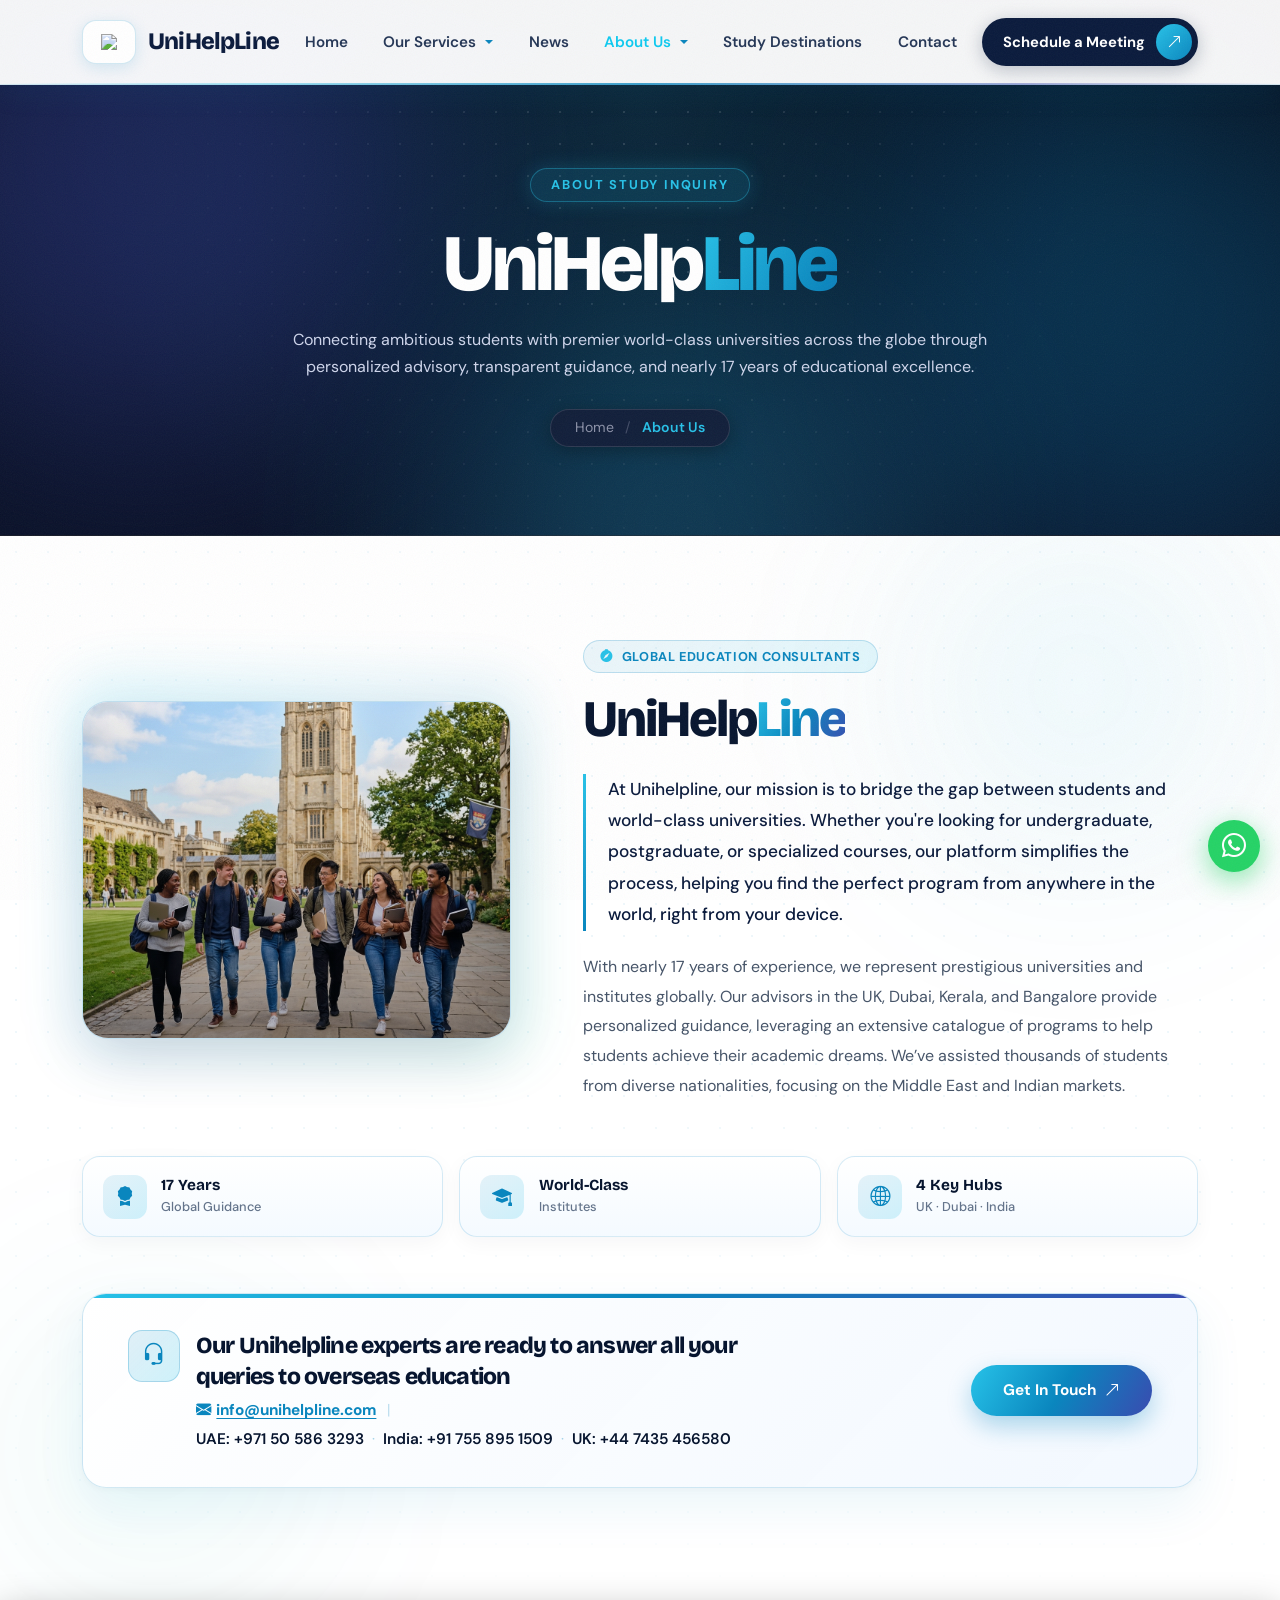
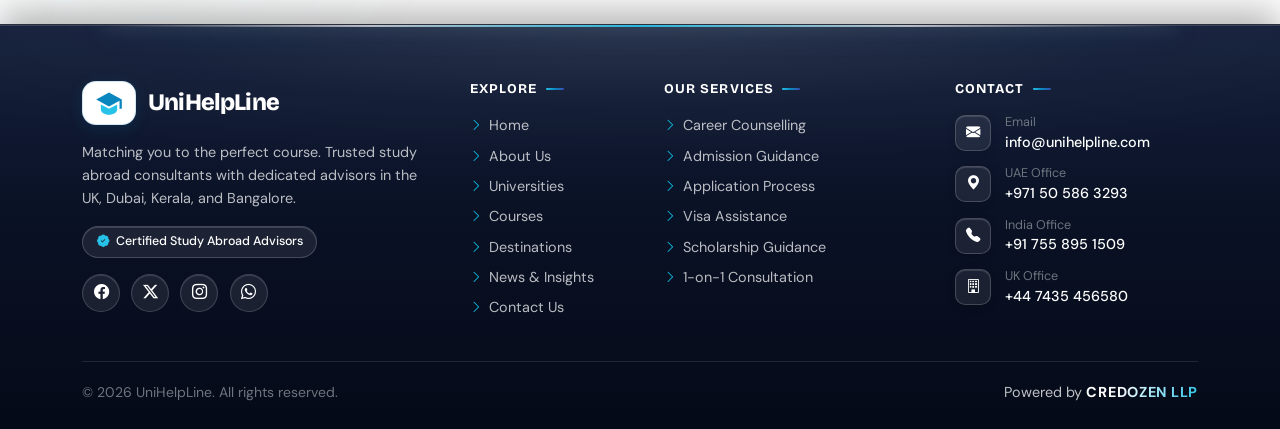
==== commit 6af7ece4: "update" ====
--- a/about.html
+++ b/about.html
@@ -217,7 +217,9 @@
                 </div>
             </div>
         </div>
-    </sectio    <!-- Global Website Footer -->
+    </section>
+
+    <!-- Global Website Footer -->
     <footer>
         <div class="container">
             <div class="row g-4 g-lg-5">
--- a/style.css
+++ b/style.css
@@ -1678,7 +1678,10 @@
 
 /* universities */
 .us {
-    display: flex;
+    display: grid;
+    grid-template-rows: repeat(2, 1fr);
+    grid-auto-flow: column;
+    grid-auto-columns: calc((100% - 3.75rem) / 4);
     gap: 1.25rem;
     overflow-x: auto;
     padding: 1rem 0.25rem 2.2rem;
@@ -1687,6 +1690,7 @@
     scroll-behavior: smooth;
     cursor: grab;
     -webkit-overflow-scrolling: touch;
+    transform: translateZ(0);
 }
 
 .us::-webkit-scrollbar {
@@ -1698,8 +1702,10 @@
 }
 
 .uc {
-    flex: 0 0 290px;
-    width: 290px;
+    width: 100%;
+    min-width: 100%;
+    max-width: 100%;
+    box-sizing: border-box;
     scroll-snap-align: start;
     background: linear-gradient(165deg, rgba(20, 29, 56, 0.85) 0%, rgba(10, 16, 34, 0.95) 100%);
     border: 1px solid rgba(255, 255, 255, 0.08);
@@ -1760,6 +1766,22 @@
     flex-grow: 1;
 }
 
+.uc-badge {
+    display: inline-flex;
+    align-items: center;
+    gap: 0.35rem;
+    padding: 0.22rem 0.65rem;
+    border-radius: 50px;
+    background: rgba(39, 194, 232, 0.16);
+    border: 1px solid rgba(39, 194, 232, 0.35);
+    color: #27C2E8;
+    font-size: 0.72rem;
+    font-weight: 700;
+    text-transform: uppercase;
+    letter-spacing: 0.05em;
+    margin-bottom: 0.55rem;
+}
+
 .uc h6 {
     font-size: 1.05rem;
     font-weight: 700;
@@ -2117,7 +2139,15 @@
     animation-play-state: paused;
 }
 
-.dm span {
+.dm a {
+    text-decoration: none;
+    color: inherit;
+    display: inline-flex;
+    align-items: center;
+}
+
+.dm span,
+.dm a span {
     font-family: 'Bricolage Grotesque';
     font-size: clamp(2.4rem, 5.2vw, 4.8rem);
     font-weight: 800;
@@ -2129,12 +2159,15 @@
     cursor: pointer;
 }
 
-.dm span:hover {
+.dm span:hover,
+.dm a:hover span {
     color: var(--tx);
     -webkit-text-stroke: 0;
-}
-
-.dm span:nth-child(odd):after {
+    text-shadow: 0 0 30px rgba(39, 194, 232, 0.4);
+}
+
+.dm span:nth-child(odd):after,
+.dm a:nth-child(odd) span:after {
     content: "";
     display: inline-block;
     width: .22em;
@@ -3888,12 +3921,16 @@
         }
     }
 
-    /* Universities Carousel - 2 Box Slide on Mobile */
+    /* Universities Carousel - 2 Row Grid Slide on Mobile */
     #universities {
         padding: 3.2rem 0;
     }
 
     .us {
+        display: grid;
+        grid-template-rows: repeat(2, auto);
+        grid-auto-flow: column;
+        grid-auto-columns: calc((100% - 10px) / 2);
         gap: 10px;
         padding: 0.5rem 0.1rem 1.4rem;
         scroll-snap-type: x mandatory;
@@ -3901,10 +3938,10 @@
     }
 
     .uc {
-        flex: 0 0 calc((100% - 10px) / 2);
-        width: calc((100% - 10px) / 2);
-        max-width: calc((100% - 10px) / 2);
-        min-width: calc((100% - 10px) / 2);
+        width: 100%;
+        max-width: 100%;
+        min-width: 0;
+        flex: none;
         padding: 0.85rem 0.75rem;
         border-radius: 20px;
         scroll-snap-align: start;
@@ -4930,6 +4967,7 @@
 .about-cta-bar,
 .queries-cta-card {
     margin-top: 3.5rem;
+    margin-bottom: 2.5rem;
     padding: 2.2rem 2.8rem;
     background: linear-gradient(135deg, rgba(255, 255, 255, 0.98), rgba(242, 248, 255, 0.96));
     border: 1px solid rgba(10, 134, 190, 0.18);
@@ -5090,6 +5128,7 @@
     }
     .about-cta-bar {
         margin-top: 3rem;
+        margin-bottom: 2.2rem;
         padding: 2.2rem 2rem;
     }
 }
@@ -5173,6 +5212,7 @@
     }
     .about-cta-bar {
         margin-top: 2.5rem;
+        margin-bottom: 2rem;
         padding: 1.8rem 1.25rem 1.5rem;
         border-radius: 20px;
     }
@@ -5228,15 +5268,14 @@
    STUDY DESTINATIONS PAGE: Luxury Directory & Visual Portals
    ============================================================ */
 .dest-content-section {
-    padding: 5.5rem 0 6.5rem;
+    padding: 5.5rem 0 5.5rem;
     position: relative;
-    background: #ffffff;
-    border-radius: 46px;
+    background: #ffffff !important;
+    border-radius: 46px 46px 0 0;
     margin-top: -38px;
-    margin-bottom: -38px;
+    margin-bottom: 0 !important;
     z-index: 2;
-    overflow: hidden;
-    box-shadow: 0 -20px 50px rgba(5, 10, 24, 0.22), 0 20px 50px rgba(5, 10, 24, 0.22);
+    box-shadow: 0 -20px 50px rgba(5, 10, 24, 0.22);
 }
 
 .dest-section-intro {
@@ -5322,7 +5361,7 @@
     z-index: 1;
 }
 
-/* Destination Card */
+/* Destination Card - High Performance Hardware Accelerated */
 .dest-card {
     position: relative;
     border-radius: 22px;
@@ -5333,16 +5372,18 @@
     justify-content: space-between;
     padding: 1.5rem;
     text-decoration: none;
-    background: linear-gradient(145deg, #0d1f3d 0%, #0a3359 50%, #07152f 100%);
-    box-shadow: 0 14px 35px rgba(10, 26, 60, 0.12);
-    border: 1px solid rgba(10, 134, 190, 0.16);
-    transition: all 0.4s cubic-bezier(0.16, 1, 0.3, 1);
+    background: #0d1f3d;
+    box-shadow: 0 14px 35px rgba(10, 26, 60, 0.14);
+    border: 1.5px solid rgba(10, 134, 190, 0.22);
+    contain: paint;
+    transform: translateZ(0);
+    transition: transform 0.35s cubic-bezier(0.16, 1, 0.3, 1), box-shadow 0.35s ease, border-color 0.35s ease;
 }
 
 .dest-card:hover {
-    transform: translateY(-8px);
-    box-shadow: 0 24px 55px rgba(10, 134, 190, 0.25);
-    border-color: rgba(39, 194, 232, 0.6);
+    transform: translateY(-8px) translateZ(0);
+    box-shadow: 0 24px 55px rgba(10, 134, 190, 0.28);
+    border-color: rgba(39, 194, 232, 0.7);
 }
 
 .dest-card-bg {
@@ -5351,24 +5392,20 @@
     width: 100%;
     height: 100%;
     object-fit: cover;
-    transition: transform 0.8s cubic-bezier(0.16, 1, 0.3, 1);
+    transition: transform 0.7s cubic-bezier(0.16, 1, 0.3, 1);
     z-index: 0;
 }
 
 .dest-card:hover .dest-card-bg {
-    transform: scale(1.08);
+    transform: scale(1.07);
 }
 
 .dest-card-scrim {
     position: absolute;
     inset: 0;
     background: linear-gradient(180deg, rgba(5, 10, 24, 0.08) 0%, rgba(7, 21, 47, 0.35) 45%, rgba(7, 21, 47, 0.88) 100%);
-    transition: background 0.3s ease;
     z-index: 1;
-}
-
-.dest-card:hover .dest-card-scrim {
-    background: linear-gradient(180deg, rgba(5, 10, 24, 0.05) 0%, rgba(7, 21, 47, 0.38) 35%, rgba(7, 21, 47, 0.94) 100%);
+    pointer-events: none;
 }
 
 /* Card Top Badges */
@@ -5381,10 +5418,8 @@
 }
 
 .dest-country-badge {
-    background: rgba(255, 255, 255, 0.92);
-    backdrop-filter: blur(12px);
-    -webkit-backdrop-filter: blur(12px);
-    border: 1px solid rgba(255, 255, 255, 0.6);
+    background: #ffffff;
+    border: 1px solid rgba(255, 255, 255, 0.8);
     border-radius: 50px;
     padding: 0.35rem 0.85rem;
     font-size: 0.78rem;
@@ -5393,7 +5428,7 @@
     display: inline-flex;
     align-items: center;
     gap: 0.45rem;
-    box-shadow: 0 4px 15px rgba(0, 0, 0, 0.15);
+    box-shadow: 0 4px 15px rgba(0, 0, 0, 0.2);
 }
 
 .dest-country-badge .dest-flag {
@@ -5402,16 +5437,15 @@
 }
 
 .dest-hub-chip {
-    background: rgba(10, 134, 190, 0.85);
-    backdrop-filter: blur(10px);
-    -webkit-backdrop-filter: blur(10px);
+    background: #0A86BE;
     color: #ffffff;
     font-size: 0.72rem;
     font-weight: 700;
     padding: 0.35rem 0.75rem;
     border-radius: 50px;
-    border: 1px solid rgba(39, 194, 232, 0.4);
+    border: 1px solid rgba(39, 194, 232, 0.5);
     letter-spacing: 0.03em;
+    box-shadow: 0 2px 8px rgba(0, 0, 0, 0.2);
 }
 
 /* Card Bottom Info */
@@ -5428,16 +5462,11 @@
     letter-spacing: -0.025em;
     margin-bottom: 0.4rem;
     line-height: 1.15;
-    transition: color 0.25s ease;
-}
-
-.dest-card:hover .dest-card-title {
-    color: #ffffff;
 }
 
 .dest-card-highlight {
     font-size: 0.85rem;
-    color: rgba(255, 255, 255, 0.8);
+    color: rgba(255, 255, 255, 0.85);
     margin-bottom: 1.1rem;
     line-height: 1.5;
 }
@@ -5446,10 +5475,8 @@
     display: inline-flex;
     align-items: center;
     gap: 0.55rem;
-    background: rgba(255, 255, 255, 0.14);
-    backdrop-filter: blur(10px);
-    -webkit-backdrop-filter: blur(10px);
-    border: 1px solid rgba(255, 255, 255, 0.3);
+    background: rgba(255, 255, 255, 0.2);
+    border: 1px solid rgba(255, 255, 255, 0.4);
     border-radius: 50px;
     padding: 0.45rem 1rem;
     color: #ffffff;
